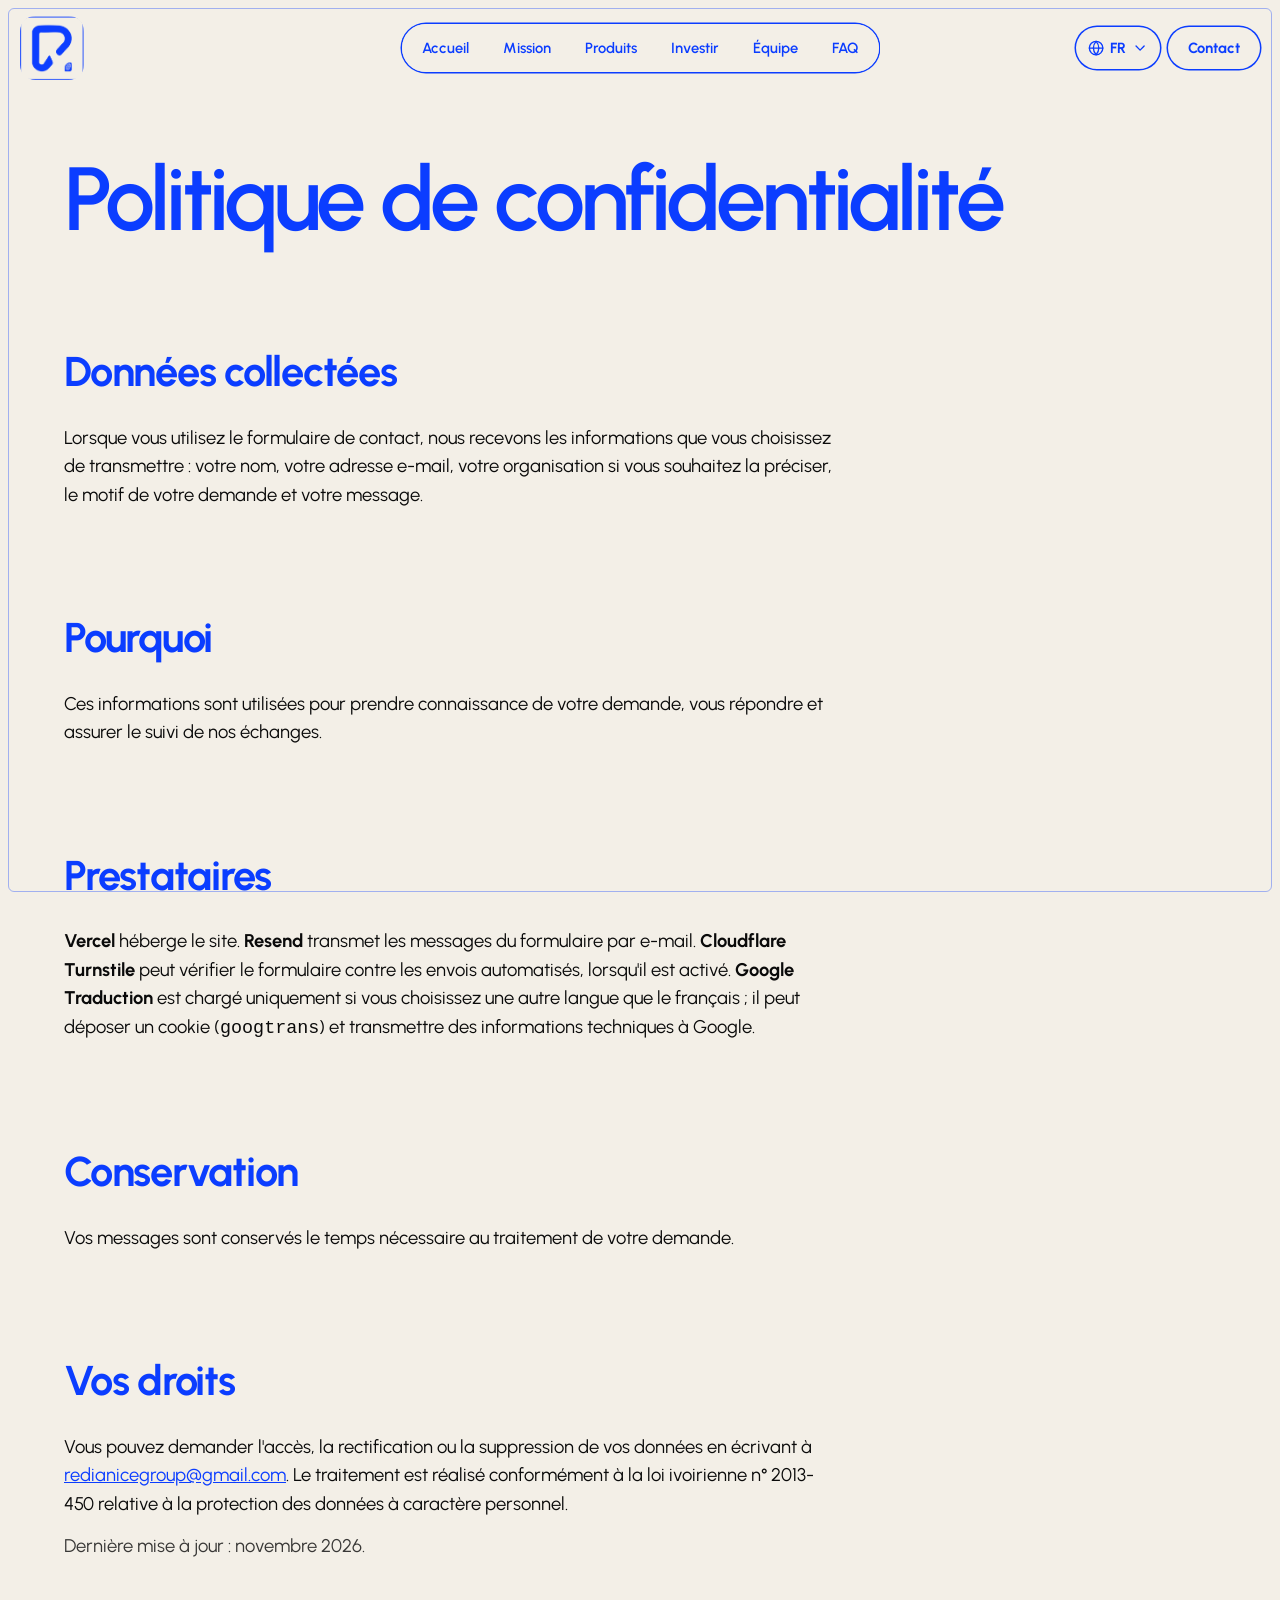
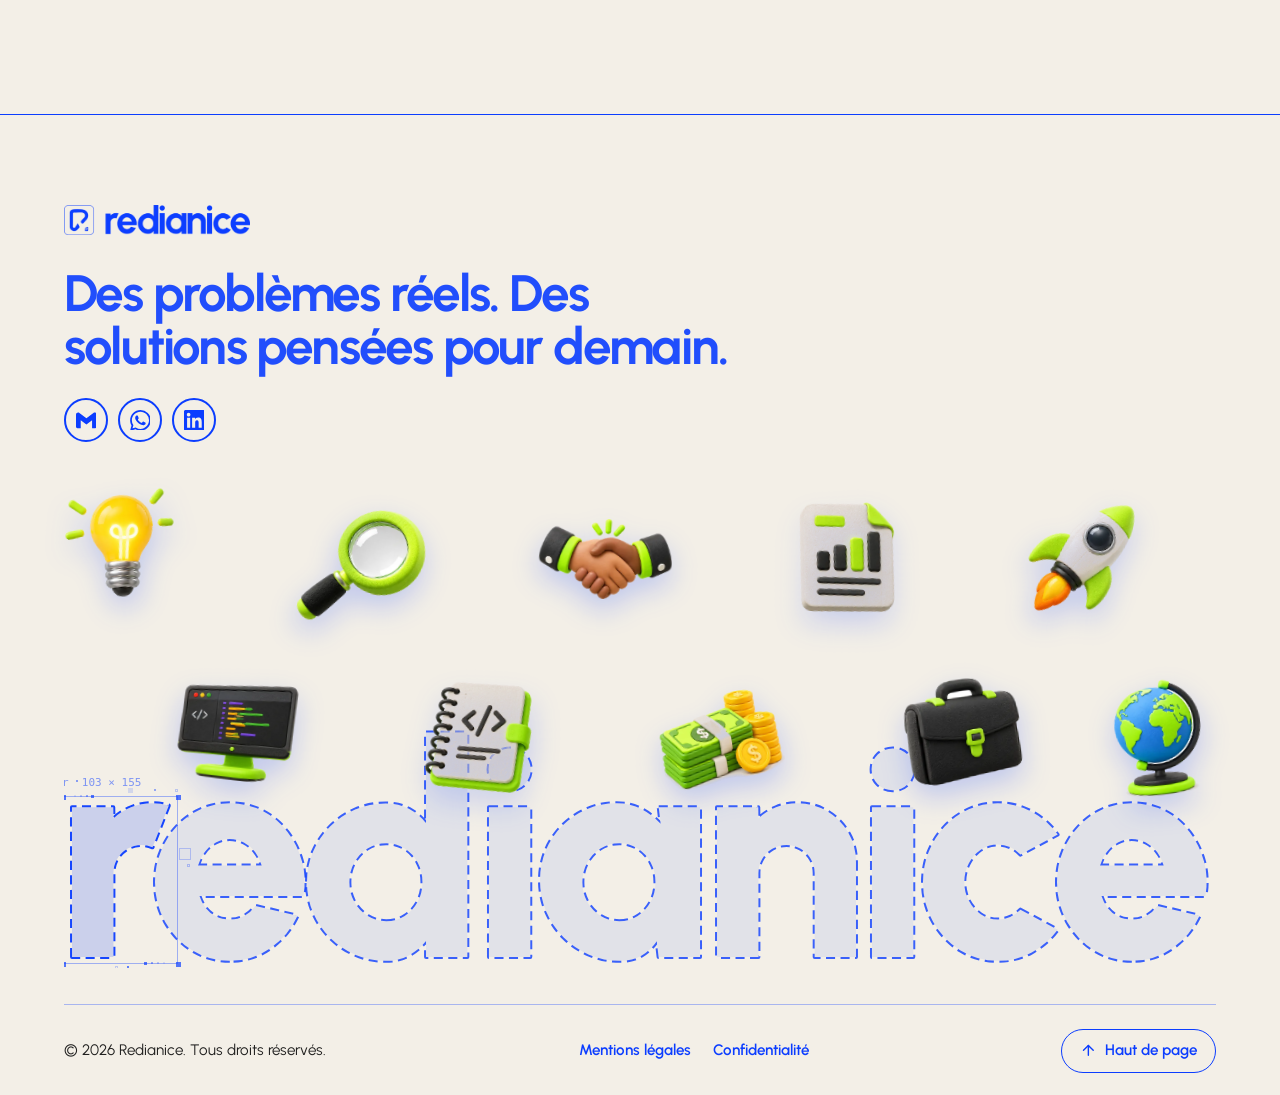
==== confidentialite/index.html @ 5a856efc "v23" ====
<!doctype html>
<html lang="fr">
<head>
<meta charset="utf-8">
<meta name="viewport" content="width=device-width,initial-scale=1,viewport-fit=cover">
<title>Politique de confidentialité | Redianice</title>
<meta name="description" content="Données collectées par le site de Redianice, finalités, prestataires et droits des visiteurs.">
<link rel="canonical" href="https://redianice.vercel.app/confidentialite/">
<meta name="robots" content="index,follow,max-image-preview:large,max-snippet:-1,max-video-preview:-1">
<meta name="author" content="Redianice">
<meta name="theme-color" content="#f3efe7">
<meta property="og:site_name" content="Redianice">
<meta property="og:locale" content="fr_FR">
<meta property="og:image" content="https://redianice.vercel.app/assets/og-e-carnet.png">
<meta property="og:image:width" content="1200">
<meta property="og:image:height" content="630">
<meta property="og:image:alt" content="Mon E-Carnet : le carnet de santé numérique sous le contrôle du patient">
<meta name="twitter:card" content="summary_large_image">
<meta name="twitter:image" content="https://redianice.vercel.app/assets/og-e-carnet.png">
<meta name="twitter:image:alt" content="Mon E-Carnet : le carnet de santé numérique sous le contrôle du patient">
<link rel="icon" href="/assets/mark.png" type="image/png">
<link rel="apple-touch-icon" href="/assets/mark.png">
<link rel="sitemap" type="application/xml" href="/sitemap.xml">
<link rel="preload" href="/assets/fonts/urbanist-latin-wght-normal.woff2" as="font" type="font/woff2" crossorigin>
<link rel="stylesheet" href="/css/style.css">
<script>document.documentElement.classList.add('js')</script>
</head>
<body>
<svg width="0" height="0" style="position:absolute" aria-hidden="true" focusable="false"><defs><symbol id="i-search" viewBox="0 0 24 24"><circle cx="11" cy="11" r="8"/><path d="m21 21-4.3-4.3"/></symbol><symbol id="i-pencil" viewBox="0 0 24 24"><path d="M21.174 6.812a1 1 0 0 0-3.986-3.987L3.842 16.174a2 2 0 0 0-.5.83l-1.321 4.352a.5.5 0 0 0 .623.622l4.353-1.32a2 2 0 0 0 .83-.497z"/><path d="m15 5 4 4"/></symbol><symbol id="i-flask-conical" viewBox="0 0 24 24"><path d="M10 2v7.527a2 2 0 0 1-.211.896L4.72 20.55a1 1 0 0 0 .9 1.45h12.76a1 1 0 0 0 .9-1.45l-5.069-10.127A2 2 0 0 1 14 9.527V2"/><path d="M8.5 2h7"/><path d="M7 16h10"/></symbol><symbol id="i-rocket" viewBox="0 0 24 24"><path d="M4.5 16.5c-1.5 1.26-2 5-2 5s3.74-.5 5-2c.71-.84.7-2.13-.09-2.91a2.18 2.18 0 0 0-2.91-.09z"/><path d="m12 15-3-3a22 22 0 0 1 2-3.95A12.88 12.88 0 0 1 22 2c0 2.72-.78 7.5-6 11a22.35 22.35 0 0 1-4 2z"/><path d="M9 12H4s.55-3.03 2-4c1.62-1.08 5 0 5 0"/><path d="M12 15v5s3.03-.55 4-2c1.08-1.62 0-5 0-5"/></symbol><symbol id="i-building-2" viewBox="0 0 24 24"><path d="M6 22V4a2 2 0 0 1 2-2h8a2 2 0 0 1 2 2v18Z"/><path d="M6 12H4a2 2 0 0 0-2 2v6a2 2 0 0 0 2 2h2"/><path d="M18 9h2a2 2 0 0 1 2 2v9a2 2 0 0 1-2 2h-2"/><path d="M10 6h4"/><path d="M10 10h4"/><path d="M10 14h4"/><path d="M10 18h4"/></symbol><symbol id="i-trending-up" viewBox="0 0 24 24"><polyline points="22 7 13.5 15.5 8.5 10.5 2 17"/><polyline points="16 7 22 7 22 13"/></symbol><symbol id="i-shield-check" viewBox="0 0 24 24"><path d="M20 13c0 5-3.5 7.5-7.66 8.95a1 1 0 0 1-.67-.01C7.5 20.5 4 18 4 13V6a1 1 0 0 1 1-1c2 0 4.5-1.2 6.24-2.72a1.17 1.17 0 0 1 1.52 0C14.51 3.81 17 5 19 5a1 1 0 0 1 1 1z"/><path d="m9 12 2 2 4-4"/></symbol><symbol id="i-users" viewBox="0 0 24 24"><path d="M16 21v-2a4 4 0 0 0-4-4H6a4 4 0 0 0-4 4v2"/><circle cx="9" cy="7" r="4"/><path d="M22 21v-2a4 4 0 0 0-3-3.87"/><path d="M16 3.13a4 4 0 0 1 0 7.75"/></symbol><symbol id="i-scale" viewBox="0 0 24 24"><path d="m16 16 3-8 3 8c-.87.65-1.92 1-3 1s-2.13-.35-3-1Z"/><path d="m2 16 3-8 3 8c-.87.65-1.92 1-3 1s-2.13-.35-3-1Z"/><path d="M7 21h10"/><path d="M12 3v18"/><path d="M3 7h2c2 0 5-1 7-2 2 1 5 2 7 2h2"/></symbol><symbol id="i-code-xml" viewBox="0 0 24 24"><path d="m18 16 4-4-4-4"/><path d="m6 8-4 4 4 4"/><path d="m14.5 4-5 16"/></symbol><symbol id="i-palette" viewBox="0 0 24 24"><circle cx="13.5" cy="6.5" r=".5" fill="currentColor"/><circle cx="17.5" cy="10.5" r=".5" fill="currentColor"/><circle cx="8.5" cy="7.5" r=".5" fill="currentColor"/><circle cx="6.5" cy="12.5" r=".5" fill="currentColor"/><path d="M12 2C6.5 2 2 6.5 2 12s4.5 10 10 10c.926 0 1.648-.746 1.648-1.688 0-.437-.18-.835-.437-1.125-.29-.289-.438-.652-.438-1.125a1.64 1.64 0 0 1 1.668-1.668h1.996c3.051 0 5.555-2.503 5.555-5.554C21.965 6.012 17.461 2 12 2z"/></symbol><symbol id="i-sparkles" viewBox="0 0 24 24"><path d="M9.937 15.5A2 2 0 0 0 8.5 14.063l-6.135-1.582a.5.5 0 0 1 0-.962L8.5 9.936A2 2 0 0 0 9.937 8.5l1.582-6.135a.5.5 0 0 1 .963 0L14.063 8.5A2 2 0 0 0 15.5 9.937l6.135 1.581a.5.5 0 0 1 0 .964L15.5 14.063a2 2 0 0 0-1.437 1.437l-1.582 6.135a.5.5 0 0 1-.963 0z"/><path d="M20 3v4"/><path d="M22 5h-4"/><path d="M4 17v2"/><path d="M5 18H3"/></symbol><symbol id="i-lightbulb" viewBox="0 0 24 24"><path d="M15 14c.2-1 .7-1.7 1.5-2.5 1-.9 1.5-2.2 1.5-3.5A6 6 0 0 0 6 8c0 1 .2 2.2 1.5 3.5.7.7 1.3 1.5 1.5 2.5"/><path d="M9 18h6"/><path d="M10 22h4"/></symbol><symbol id="i-layout-grid" viewBox="0 0 24 24"><rect width="7" height="7" x="3" y="3" rx="1"/><rect width="7" height="7" x="14" y="3" rx="1"/><rect width="7" height="7" x="14" y="14" rx="1"/><rect width="7" height="7" x="3" y="14" rx="1"/></symbol><symbol id="i-arrow-right" viewBox="0 0 24 24"><path d="M5 12h14"/><path d="m12 5 7 7-7 7"/></symbol><symbol id="i-arrow-up-right" viewBox="0 0 24 24"><path d="M7 7h10v10"/><path d="M7 17 17 7"/></symbol><symbol id="i-chevron-left" viewBox="0 0 24 24"><path d="m15 18-6-6 6-6"/></symbol><symbol id="i-chevron-right" viewBox="0 0 24 24"><path d="m9 18 6-6-6-6"/></symbol><symbol id="i-mail" viewBox="0 0 24 24"><rect width="20" height="16" x="2" y="4" rx="2"/><path d="m22 7-8.97 5.7a1.94 1.94 0 0 1-2.06 0L2 7"/></symbol><symbol id="i-facebook" viewBox="0 0 24 24"><path d="M18 2h-3a5 5 0 0 0-5 5v3H7v4h3v8h4v-8h3l1-4h-4V7a1 1 0 0 1 1-1h3z"/></symbol><symbol id="i-heart-pulse" viewBox="0 0 24 24"><path d="M19 14c1.49-1.46 3-3.21 3-5.5A5.5 5.5 0 0 0 16.5 3c-1.76 0-3 .5-4.5 2-1.5-1.5-2.74-2-4.5-2A5.5 5.5 0 0 0 2 8.5c0 2.3 1.5 4.05 3 5.5l7 7Z"/><path d="M3.22 12H9.5l.5-1 2 4.5 2-7 1.5 3.5h5.27"/></symbol><symbol id="i-qr-code" viewBox="0 0 24 24"><rect width="5" height="5" x="3" y="3" rx="1"/><rect width="5" height="5" x="16" y="3" rx="1"/><rect width="5" height="5" x="3" y="16" rx="1"/><path d="M21 16h-3a2 2 0 0 0-2 2v3"/><path d="M21 21v.01"/><path d="M12 7v3a2 2 0 0 1-2 2H7"/><path d="M3 12h.01"/><path d="M12 3h.01"/><path d="M12 16v.01"/><path d="M16 12h1"/><path d="M21 12v.01"/><path d="M12 21v-1"/></symbol><symbol id="i-file-text" viewBox="0 0 24 24"><path d="M15 2H6a2 2 0 0 0-2 2v16a2 2 0 0 0 2 2h12a2 2 0 0 0 2-2V7Z"/><path d="M14 2v4a2 2 0 0 0 2 2h4"/><path d="M10 9H8"/><path d="M16 13H8"/><path d="M16 17H8"/></symbol><symbol id="i-bell" viewBox="0 0 24 24"><path d="M10.268 21a2 2 0 0 0 3.464 0"/><path d="M3.262 15.326A1 1 0 0 0 4 17h16a1 1 0 0 0 .74-1.673C19.41 13.956 18 12.499 18 8A6 6 0 0 0 6 8c0 4.499-1.411 5.956-2.738 7.326"/></symbol><symbol id="i-smartphone" viewBox="0 0 24 24"><rect width="14" height="20" x="5" y="2" rx="2" ry="2"/><path d="M12 18h.01"/></symbol><symbol id="i-globe" viewBox="0 0 24 24"><circle cx="12" cy="12" r="10"/><path d="M12 2a14.5 14.5 0 0 0 0 20 14.5 14.5 0 0 0 0-20"/><path d="M2 12h20"/></symbol><symbol id="i-chevron-down" viewBox="0 0 24 24"><path d="m6 9 6 6 6-6"/></symbol><symbol id="i-gmail" viewBox="0 0 24 24"><path d="M24 5.457v13.909c0 .904-.732 1.636-1.636 1.636h-3.819V11.73L12 16.64l-6.545-4.91v9.273H1.636A1.636 1.636 0 0 1 0 19.366V5.457c0-2.023 2.309-3.178 3.927-1.964L5.455 4.64 12 9.548l6.545-4.91 1.528-1.145C21.69 2.28 24 3.434 24 5.457z"/></symbol><symbol id="i-whatsapp" viewBox="0 0 24 24"><path d="M17.472 14.382c-.297-.149-1.758-.867-2.03-.967-.273-.099-.471-.148-.67.15-.197.297-.767.966-.94 1.164-.173.199-.347.223-.644.075-.297-.15-1.255-.463-2.39-1.475-.883-.788-1.48-1.761-1.653-2.059-.173-.297-.018-.458.13-.606.134-.133.298-.347.446-.52.149-.174.198-.298.298-.497.099-.198.05-.371-.025-.52-.075-.149-.669-1.612-.916-2.207-.242-.579-.487-.5-.669-.51-.173-.008-.371-.01-.57-.01-.198 0-.52.074-.792.372-.272.297-1.04 1.016-1.04 2.479 0 1.462 1.065 2.875 1.213 3.074.149.198 2.096 3.2 5.077 4.487.709.306 1.262.489 1.694.625.712.227 1.36.195 1.871.118.571-.085 1.758-.719 2.006-1.413.248-.694.248-1.289.173-1.413-.074-.124-.272-.198-.57-.347m-5.421 7.403h-.004a9.87 9.87 0 0 1-5.031-1.378l-.361-.214-3.741.982.998-3.648-.235-.374a9.86 9.86 0 0 1-1.51-5.26c.001-5.45 4.436-9.884 9.888-9.884 2.64 0 5.122 1.03 6.988 2.898a9.825 9.825 0 0 1 2.893 6.994c-.003 5.45-4.437 9.884-9.885 9.884m8.413-18.297A11.815 11.815 0 0 0 12.05 0C5.495 0 .16 5.335.157 11.892c0 2.096.547 4.142 1.588 5.945L.057 24l6.305-1.654a11.882 11.882 0 0 0 5.683 1.448h.005c6.554 0 11.89-5.335 11.893-11.893a11.821 11.821 0 0 0-3.48-8.413Z"/></symbol><symbol id="i-linkedin" viewBox="0 0 24 24"><path d="M20.447 20.452h-3.554v-5.569c0-1.328-.027-3.037-1.852-3.037-1.853 0-2.136 1.445-2.136 2.939v5.667H9.351V9h3.414v1.561h.046c.477-.9 1.637-1.85 3.37-1.85 3.601 0 4.267 2.37 4.267 5.455v6.286zM5.337 7.433c-1.144 0-2.063-.926-2.063-2.065 0-1.138.92-2.063 2.063-2.063 1.14 0 2.064.925 2.064 2.063 0 1.139-.925 2.065-2.064 2.065zm1.782 13.019H3.555V9h3.564v11.452zM22.225 0H1.771C.792 0 0 .774 0 1.729v20.542C0 23.227.792 24 1.771 24h20.451C23.2 24 24 23.227 24 22.271V1.729C24 .774 23.2 0 22.222 0h.003z"/></symbol><symbol id="i-arrow-up" viewBox="0 0 24 24"><path d="m5 12 7-7 7 7"/><path d="M12 19V5"/></symbol></defs></svg>
<a class="skip" href="#main">Aller au contenu</a>
<header class="nav">
  <a href="/" class="pillbar logo" aria-label="Redianice, accueil"><img class="logo__m" src="/assets/mark-fonce.png" alt="" width="145" height="145"></a>
  <nav class="nav__links" id="links" aria-label="Navigation principale"><a href="/">Accueil</a><a href="/#mission">Mission</a><a href="/#produits">Produits</a><a href="/investir/">Investir</a><a href="/#equipe">Équipe</a><a href="/#faq">FAQ</a></nav>
  <div class="nav__right">
    <div class="lang notranslate" translate="no"><button class="pillbar lang__btn" id="langBtn" type="button" aria-haspopup="true" aria-expanded="false" aria-controls="langList" aria-label="Langue du site"><svg class="ic" aria-hidden="true"><use href="#i-globe"/></svg><span class="lang__cur">FR</span><svg class="ic" aria-hidden="true"><use href="#i-chevron-down"/></svg></button><ul class="lang__list" id="langList" hidden><li><button type="button" data-lang="fr" lang="fr" aria-current="true">Français<small>FR</small></button></li><li><button type="button" data-lang="en" lang="en" aria-current="false">English<small>EN</small></button></li><li><button type="button" data-lang="ar" lang="ar" aria-current="false">العربية<small>AR</small></button></li><li><button type="button" data-lang="zh-CN" lang="zh" aria-current="false">中文<small>ZH</small></button></li><li><button type="button" data-lang="pt" lang="pt" aria-current="false">Português<small>PT</small></button></li></ul></div>
    <a class="pillbar nav-contact" href="/#contact">Contact</a>
  </div>
  <button class="mbtn" id="menuBtn" type="button" aria-expanded="false" aria-controls="menuPanel" aria-label="Menu"><span class="mbtn__slide"><span class="mbtn__state mbtn__state--a"><span class="mbtn__roll"><span>Menu</span><span>Menu</span></span></span><span class="mbtn__state mbtn__state--b"><span class="mbtn__roll"><span>Fermer</span><span>Fermer</span></span></span></span></button>
  <div class="mpanel" id="menuPanel" inert><nav aria-label="Navigation mobile"><div class="mrow"><div class="mitem"><span class="marrow"><svg class="ic" aria-hidden="true"><use href="#i-arrow-right"/></svg></span><a class="mlink" href="/">Accueil</a></div></div><div class="mrow"><div class="mitem"><span class="marrow"><svg class="ic" aria-hidden="true"><use href="#i-arrow-right"/></svg></span><a class="mlink" href="/#mission">Mission</a></div></div><div class="mrow"><div class="mitem"><span class="marrow"><svg class="ic" aria-hidden="true"><use href="#i-arrow-right"/></svg></span><a class="mlink" href="/#produits">Nos produits</a></div></div><div class="mrow"><div class="mitem"><span class="marrow"><svg class="ic" aria-hidden="true"><use href="#i-arrow-right"/></svg></span><a class="mlink" href="/#investir">Investir</a></div></div><div class="mrow"><div class="mitem"><span class="marrow"><svg class="ic" aria-hidden="true"><use href="#i-arrow-right"/></svg></span><a class="mlink" href="/#equipe">Équipe</a></div></div><div class="mrow"><div class="mitem"><span class="marrow"><svg class="ic" aria-hidden="true"><use href="#i-arrow-right"/></svg></span><a class="mlink" href="/#faq">FAQ</a></div></div><div class="mrow"><div class="mitem"><span class="marrow"><svg class="ic" aria-hidden="true"><use href="#i-arrow-right"/></svg></span><a class="mlink" href="/#contact">Contact</a></div></div></nav><div class="mfoot"><div class="mlang notranslate" translate="no" role="group" aria-label="Langue du site"><button type="button" data-lang="fr" lang="fr" aria-label="Français" title="Français" aria-current="true">FR</button><button type="button" data-lang="en" lang="en" aria-label="English" title="English" aria-current="false">EN</button><button type="button" data-lang="ar" lang="ar" aria-label="العربية" title="العربية" aria-current="false">AR</button><button type="button" data-lang="zh-CN" lang="zh" aria-label="中文" title="中文" aria-current="false">ZH</button><button type="button" data-lang="pt" lang="pt" aria-label="Português" title="Português" aria-current="false">PT</button></div><div class="msocial"><a href="mailto:redianicegroup@gmail.com"><svg class="ic" aria-hidden="true"><use href="#i-mail"/></svg>redianicegroup@gmail.com</a></div></div></div>
</header>

<main id="main">
<section class="sec doc">
<h1>Politique de confidentialité</h1>
<!-- À valider par le juriste : durée de conservation, base légale, cadre ARTCI -->
<h2>Données collectées</h2>
<p>Lorsque vous utilisez le formulaire de contact, nous recevons les informations que vous choisissez de transmettre : votre nom, votre adresse e-mail, votre organisation si vous souhaitez la préciser, le motif de votre demande et votre message.</p>
<h2>Pourquoi</h2>
<p>Ces informations sont utilisées pour prendre connaissance de votre demande, vous répondre et assurer le suivi de nos échanges.</p>
<h2>Prestataires</h2>
<p><b>Vercel</b> héberge le site. <b>Resend</b> transmet les messages du formulaire par e-mail. <b>Cloudflare Turnstile</b> peut vérifier le formulaire contre les envois automatisés, lorsqu'il est activé. <b>Google Traduction</b> est chargé uniquement si vous choisissez une autre langue que le français ; il peut déposer un cookie (<code>googtrans</code>) et transmettre des informations techniques à Google.</p>
<h2>Conservation</h2>
<p>Vos messages sont conservés le temps nécessaire au traitement de votre demande.</p>
<h2>Vos droits</h2>
<p>Vous pouvez demander l'accès, la rectification ou la suppression de vos données en écrivant à <a href="mailto:redianicegroup@gmail.com">redianicegroup@gmail.com</a>. Le traitement est réalisé conformément à la loi ivoirienne n° 2013-450 relative à la protection des données à caractère personnel.</p>
<p class="doc__note">Dernière mise à jour : novembre 2026.</p>
</section>
</main>

<footer class="foot">
  <div class="foot__main">
    <div class="foot__brand">
      <a class="foot__logo" href="/" aria-label="Redianice, accueil"><img src="/assets/logo-fonce.png" alt="Redianice" width="900" height="145" loading="lazy"></a>
      <p class="foot__tag">Des problèmes réels. Des solutions pensées pour demain.</p>
      <div class="foot__social"><a class="pill pill--ghost pill--icon" href="mailto:redianicegroup@gmail.com" aria-label="Gmail"><svg class="ic ic--fill" aria-hidden="true"><use href="#i-gmail"/></svg></a><a class="pill pill--ghost pill--icon" href="https://wa.me/2250566191444" target="_blank" rel="noopener noreferrer" aria-label="WhatsApp"><svg class="ic ic--fill" aria-hidden="true"><use href="#i-whatsapp"/></svg></a><a class="pill pill--ghost pill--icon" href="https://www.linkedin.com/company/redianice" target="_blank" rel="noopener noreferrer" aria-label="LinkedIn"><svg class="ic ic--fill" aria-hidden="true"><use href="#i-linkedin"/></svg></a></div>
    </div>
  </div>
  <div class="foot__stage" data-foot-fx data-text="redianice" aria-hidden="true">
    <canvas class="foot__wm"></canvas>
    <div class="foot__objs"></div>
  </div>
  <div class="foot__bar">
    <p>© <span id="y">2026</span> <span translate="no">Redianice</span>. Tous droits réservés.</p>
    <nav class="foot__legal" aria-label="Informations légales"><a href="/mentions-legales/">Mentions légales</a><a href="/confidentialite/">Confidentialité</a></nav>
    <a class="foot__up" href="#main"><svg class="ic" aria-hidden="true"><use href="#i-arrow-up"/></svg>Haut de page</a>
  </div>
</footer>

<script src="/js/vendor/gsap.min.js"></script>
<script src="/js/vendor/ScrollTrigger.min.js"></script>
<script src="/js/vendor/lenis.min.js"></script>
<script src="/js/main.js"></script>
<script src="/js/footer-fx.js" defer></script>
</body>
</html>
---- css/style.css ----
@font-face{font-family:Urbanist;src:url(../assets/fonts/urbanist-latin-wght-normal.woff2) format("woff2");font-weight:100 900;font-display:swap}
/* Palette : --paper (blanc cassé) = tous les fonds ; --blue = titres, sous-titres, boutons, liens, icônes et traits ;
   --ink (noir) = texte courant ; titres et sous-titres en --blue (voir le bloc « Titres en bleu, texte en noir » en fin de fichier).
   Boutons et états actifs/survol : inversion des deux couleurs. Pour ajuster, modifier ces deux lignes dans :root. */
:root{--paper:#f3efe7;--blue:#0b3dff;--ink:#0a0a0a;--line:rgba(11,61,255,.32);--tint:rgba(11,61,255,.07);--pad:clamp(20px,5vw,72px);--ease:cubic-bezier(.16,1,.3,1);--spring:cubic-bezier(.175,.885,.32,1.1);--smooth:cubic-bezier(.76,0,.24,1)}
*{box-sizing:border-box;margin:0}
html{font-family:Urbanist,system-ui,sans-serif;color:var(--blue);background:var(--paper);-webkit-text-size-adjust:100%}
html.lenis,html.lenis body{height:auto}.lenis.lenis-smooth{scroll-behavior:auto!important}
body{font-size:clamp(1rem,.95rem + .25vw,1.15rem);line-height:1.55;overflow-x:hidden}
body::before{content:"";position:fixed;inset:8px;border:1px solid rgba(11,61,255,.35);border-radius:6px;pointer-events:none;z-index:30}
img{max-width:100%;height:auto;display:block}a{color:inherit}
:focus-visible{outline:3px solid var(--blue);outline-offset:3px;box-shadow:0 0 0 6px var(--paper)}
.hero :focus-visible,.sec--sky :focus-visible,.form :focus-visible,.nav :focus-visible{outline-color:var(--blue);box-shadow:0 0 0 6px var(--blue)}
.skip{position:absolute;left:-999px;top:8px;background:var(--paper);color:var(--blue);padding:8px 14px;z-index:99;border:2px solid var(--blue)}.skip:focus{left:8px}
span[translate=no]{white-space:nowrap}
.sr{position:absolute;width:1px;height:1px;overflow:hidden;clip:rect(0 0 0 0);white-space:nowrap}
.gt-el{position:absolute;left:-9999px;top:0;width:1px;height:1px;overflow:hidden}

/* ---------- Navigation ---------- */
.nav{position:fixed;top:16px;left:20px;right:20px;z-index:40;display:flex;flex-wrap:wrap;align-items:center;justify-content:space-between;gap:8px}
.pillbar{display:inline-flex;align-items:center;gap:8px;height:42px;padding:0 20px;border:0;border-radius:999px;background:var(--paper);color:var(--blue);font:700 .92rem Urbanist,sans-serif;text-decoration:none;cursor:pointer;transition:background .3s,color .3s,box-shadow .3s;box-shadow:0 0 0 1.5px var(--blue)}
/* Logo : la marque seule (assets/mark-fonce.png), sans le nom « redianice ». Taille : --logo-h */
:root{--logo-h:clamp(52px,13vw,64px)}
.logo{height:var(--logo-h);padding:0;border-radius:0;background:transparent;box-shadow:none}
.logo img{display:block;height:var(--logo-h);width:auto;border-radius:24%;background:var(--paper);transition:transform .35s var(--spring)}.logo:hover img{transform:scale(1.06)}

.nav-contact{box-shadow:0 0 0 1.5px var(--blue)}.nav-contact:hover,.nav-contact.is-active{background:var(--blue);color:var(--paper);border-color:var(--blue)}
.nav__right{display:flex;align-items:center;gap:8px}
.nav__links{display:flex;flex-wrap:wrap;gap:2px;padding:4px;border-radius:999px;background:rgba(243,239,231,0.9);-webkit-backdrop-filter:blur(14px);backdrop-filter:blur(14px);box-shadow:0 0 0 1.5px var(--blue)}
.nav__links a{padding:9px 16px;border-radius:999px;font-weight:600;font-size:.92rem;text-decoration:none;color:var(--blue);transition:background .3s,color .3s}
.nav__links a:hover{background:rgba(11,61,255,.1)}.nav__links a.is-active{background:var(--blue);color:var(--paper)}
.mbtn,.mpanel,.lang{display:none}

/* sélecteur de langue (desktop) */
.lang{position:relative}.js .lang{display:block}
.lang__btn{gap:6px;padding:0 12px;box-shadow:0 0 0 1.5px var(--blue)}.lang__btn:hover,.lang__btn[aria-expanded=true]{background:var(--blue);color:var(--paper);border-color:var(--blue)}
.lang__btn .ic{width:1.1em;height:1.1em;vertical-align:0}
.lang__list{position:absolute;right:0;top:calc(100% + 10px);min-width:176px;margin:0;padding:6px;list-style:none;background:var(--paper);color:var(--blue);border-radius:20px;box-shadow:0 24px 50px -16px rgba(11,61,255,.3),0 0 0 1.5px var(--blue);z-index:5}
.lang__list[hidden]{display:none}
.lang__list button{display:flex;align-items:center;justify-content:space-between;gap:16px;width:100%;padding:10px 14px;border:0;border-radius:14px;background:transparent;color:inherit;font:600 .95rem Urbanist,sans-serif;text-align:start;cursor:pointer}
.lang__list button:hover{background:rgba(11,61,255,.1)}
.lang__list button[aria-current=true]{background:var(--blue);color:var(--paper)}
.lang__list button small{font-weight:700;opacity:.6;font-size:.78rem}

/* ---------- Boutons ---------- */
.pill{display:inline-flex;align-items:center;justify-content:center;min-height:48px;padding:0 26px;border-radius:999px;background:var(--blue);color:var(--paper);font:700 1rem Urbanist,sans-serif;text-decoration:none;border:2px solid var(--blue);cursor:pointer;transition:transform .5s var(--ease),background .3s,color .3s,border-color .3s}
.pill:hover{transform:translateY(-3px);background:var(--paper);border-color:var(--blue);color:var(--blue)}.pill:disabled{opacity:.6;cursor:wait}
.pill--ghost{background:transparent;color:var(--blue);border-color:var(--blue)}.pill--ghost:hover{background:var(--blue);color:var(--paper);border-color:var(--blue)}
.pill--sky{background:transparent;border-color:var(--blue);color:var(--blue)}.pill--sky:hover{background:var(--blue);border-color:var(--blue);color:var(--paper)}
.hero .pill,.sec--sky .pill,.form .pill{background:var(--blue);border-color:var(--blue);color:var(--paper)}
.hero .pill:hover,.sec--sky .pill:hover,.form .pill:hover{background:var(--paper);border-color:var(--blue);color:var(--blue)}
.hero .pill--ghost,.sec--sky .pill--ghost{background:transparent;color:var(--blue)}
.hero .pill--ghost:hover,.sec--sky .pill--ghost:hover{background:var(--blue);border-color:var(--blue);color:var(--paper)}

/* ---------- Hero : fond blanc cassé ---------- */
.hero{position:sticky;top:0;z-index:0;min-height:100svh;display:flex;flex-direction:column;align-items:center;justify-content:center;padding:124px var(--pad) 56px;overflow:hidden;background:var(--paper);color:var(--blue);text-align:center}
/* Le hero reste fixe : les sections suivantes passent par-dessus, comme un rideau (PC et mobile). Si l'écran est plus court que le hero, main.js recale `top` pour que tout le texte reste lisible. */
.hero~.sec{position:relative;z-index:1}
.hero+.sec{border-radius:clamp(22px,4vw,44px) clamp(22px,4vw,44px) 0 0;box-shadow:0 -18px 40px -24px rgba(11,61,255,0.25);border-top:1.5px solid var(--blue)}
.hero__body{position:relative;z-index:2;max-width:1060px}
h1{font-size:clamp(2.5rem,7vw,5.6rem);line-height:1;font-weight:600;letter-spacing:-.045em;color:var(--blue);text-wrap:balance}
h1 .w{display:inline-block;overflow:hidden;vertical-align:top;padding-bottom:.12em}h1 .w>span{display:inline-block}
.hero__lead{max-width:34em;margin:22px auto 0;font-size:clamp(1.05rem,1rem + .5vw,1.35rem);line-height:1.4;color:var(--blue)}
.hero__cta{display:flex;flex-wrap:wrap;gap:10px;justify-content:center;margin-top:28px}

/* ---------- Sections : blanc cassé ---------- */
.sec{position:relative;padding:clamp(72px,12vw,160px) var(--pad);background:var(--paper);color:var(--blue)}
.sec+.sec{border-top:1px solid var(--line)}
.statement{font-size:clamp(1.7rem,4.6vw,4rem);line-height:1.12;font-weight:600;letter-spacing:-.03em;max-width:21em;margin-left:auto;color:var(--blue)}
.statement--lead{margin-left:0}
.statement .sw{opacity:.3}
.statement--lead{margin:22px 0 0}.contact .statement--lead{margin:22px 0 26px}
@media(min-width:760px){.contact .statement--lead{font-size:clamp(1.7rem,3.2vw,2.8rem)}}
.h2{font-weight:600;letter-spacing:-.02em;line-height:1.15}
.h2--big{font-size:clamp(2rem,6vw,5rem);font-weight:700;letter-spacing:-.04em;line-height:1;max-width:14em;text-wrap:balance}
.lead-in{max-width:34em;margin-top:22px;font-size:1.15rem;color:var(--blue)}

.flow{list-style:none;padding:0;display:grid;margin:clamp(40px,7vw,90px) 0 32px}
.flow li{padding:26px 22px;border:1px solid var(--line);margin-top:-1px;color:var(--blue)}
.flow b{display:block;font-size:clamp(1.5rem,2.6vw,2.2rem);font-weight:800;letter-spacing:-.03em;color:var(--blue);margin-bottom:6px}
.flow li.is-now{background:var(--tint);border-color:var(--blue)}.flow .status{display:block;margin-top:14px}
.deals{margin-top:clamp(36px,6vw,80px)}
.deal{position:relative;display:grid;gap:20px;align-items:center;padding:34px 22px;border:1px solid var(--line);margin-top:-1px}
.deal::before,.deal::after{content:"+";position:absolute;left:6px;font-size:.9rem;color:var(--blue)}.deal::before{top:3px}.deal::after{bottom:3px}
.deal h3{font-size:clamp(1.3rem,2.4vw,1.9rem);font-weight:700;margin-bottom:6px}.deal p{max-width:36em;color:var(--blue)}
.status{display:inline-block;font-weight:700;font-size:.95rem;padding:7px 16px;border-radius:999px;background:transparent;color:var(--blue);width:fit-content;border:1.5px solid var(--blue)}
.uses__h{margin:clamp(36px,6vw,72px) 0 14px;font-size:clamp(1.3rem,2.4vw,1.9rem);font-weight:700}
.uses{list-style:none;padding:0;border-top:1px solid var(--line)}.uses li{padding:16px 0;border-bottom:1px solid var(--line);font-weight:600}

/* ---------- Équipe ---------- */
.team{margin-top:clamp(40px,7vw,90px);display:grid;gap:14px}
.card{--cbg:var(--paper);position:relative;min-height:440px;border-radius:26px;overflow:hidden;padding:22px;background:var(--paper);color:var(--blue);border:1.5px solid var(--blue);display:flex;flex-direction:column;justify-content:space-between;cursor:pointer}
.card:nth-child(2){--cbg:var(--paper)}.card:nth-child(3){--cbg:var(--paper)}.card:nth-child(4){--cbg:var(--paper)}
.card__idx{font-size:.9rem;font-weight:600;color:var(--blue);background:rgba(243,239,231,.92);border:1.5px solid var(--blue)}
.card__body,.card__idx{transition:opacity .45s,transform .6s var(--ease)}
.card h3{font-size:clamp(1.6rem,2.4vw,2.2rem);font-weight:700;letter-spacing:-.03em;line-height:1.02}
.card__name{margin:0;color:inherit}
.card a{display:inline-block;margin-top:12px;font-weight:700;text-underline-offset:3px;color:var(--blue)}

/* ---------- FAQ ---------- */
.faq{margin-top:clamp(36px,6vw,80px);border-top:1px solid var(--line)}
.faq details{border-bottom:1px solid var(--line)}
.faq summary{display:flex;align-items:center;justify-content:space-between;gap:20px;padding:22px 0;cursor:pointer;list-style:none;font-weight:700;font-size:clamp(1.1rem,2.2vw,1.55rem);letter-spacing:-.02em;line-height:1.2}
.faq summary::-webkit-details-marker{display:none}
.faq__q{flex:1;min-width:0}
.faq summary::after{content:"+";flex:none;display:grid;place-items:center;width:36px;height:36px;border:1.5px solid var(--blue);border-radius:50%;font-size:1.4rem;font-weight:500;line-height:1;transition:transform .4s var(--ease),background .3s,color .3s}
.faq summary:hover::after{background:var(--blue);color:var(--paper);border-color:var(--blue)}
.faq details[open] summary::after{content:"\2212";transform:rotate(180deg);background:var(--blue);color:var(--paper);border-color:var(--blue)}
.faq p{padding:0 0 26px;max-width:46em;color:var(--blue)}

/* ---------- Contact ---------- */

.contact{display:grid;gap:44px}
.contact__lead{margin:22px 0 26px;max-width:28em;font-size:1.15rem;color:var(--blue)}
.mail{display:block;margin-bottom:16px;font-size:clamp(1.2rem,3vw,2rem);font-weight:700;letter-spacing:-.02em;word-break:break-all}
.form{display:grid;gap:14px;background:var(--paper);color:var(--blue);padding:clamp(20px,3vw,34px);border-radius:26px;border:1.5px solid var(--blue)}
.form__row{display:grid;gap:14px}
.form label{display:grid;gap:6px;font-weight:700;font-size:.9rem}
.form input,.form textarea,.form select{font:500 1rem Urbanist,sans-serif;padding:13px 16px;border:1.5px solid rgba(11,61,255,.55);border-radius:14px;background:transparent;color:var(--blue);width:100%}
.form input:focus,.form textarea:focus,.form select:focus{outline:3px solid var(--blue);border-color:var(--blue)}
.form textarea{resize:vertical;min-height:130px}
.hp{position:absolute!important;left:-9999px}
.form__note{font-size:.82rem;opacity:.75}.form__status{font-weight:700;min-height:1.4em}

/* ---------- Page détail produit ---------- */
.sec--sky{background:var(--paper);color:var(--blue)}
.doc-hero{padding-top:130px}
.crumbs{display:flex;flex-wrap:wrap;gap:6px;margin-bottom:26px;font-weight:600;font-size:.95rem;list-style:none;padding:0}
.crumbs a{text-underline-offset:3px}.crumbs li+li::before{content:"/";margin-right:6px;opacity:.5}
.doc__hero{display:grid;gap:28px;align-items:center}
.cs-hero{display:grid;gap:14px;justify-items:start}
.cs-hero__logo{width:clamp(92px,18vw,140px);height:auto;border-radius:26%;box-shadow:0 30px 60px -36px rgba(11,61,255,0.35)}
.cs-hero h1{margin:0}.cs-hero .doc__lead{margin:6px 0 10px}
.doc__hero img{width:min(240px,60vw);border-radius:28px;box-shadow:0 30px 60px -36px rgba(11,61,255,0.35)}
.doc__lead{font-size:clamp(1.2rem,1rem + 1vw,1.8rem);max-width:28em;margin:18px 0}
.sec--sky .status{background:transparent;color:var(--blue);border:1.5px solid var(--blue)}
.doc h2{font-size:clamp(1.6rem,3.4vw,2.6rem);font-weight:700;letter-spacing:-.03em;margin:clamp(48px,8vw,96px) 0 20px}
.doc h2:first-child{margin-top:0}
.doc h2.uses__h{margin:clamp(36px,6vw,72px) 0 14px;font-size:clamp(1.3rem,2.4vw,1.9rem);font-weight:700;letter-spacing:normal}
.doc>h2.uses__h:first-child{margin-top:0}
.doc .uses{max-width:46em}.doc .uses li b{color:var(--blue)}
.doc p+p{margin-top:14px}
.doc p{max-width:42em;color:var(--blue)}.doc .rows{margin-top:20px}
.rows{list-style:none;padding:0;border-top:1px solid var(--line)}
.rows li{display:grid;gap:4px;padding:22px 0;border-bottom:1px solid var(--line)}.rows h3{font-size:clamp(1.2rem,2.2vw,1.6rem);font-weight:700}.rows p{color:var(--blue)}
.steps{list-style:none;padding:0;display:grid;gap:12px;margin-top:20px}
.steps li{padding:22px;border-radius:22px;background:var(--paper);border:1px solid rgba(11,61,255,.32);color:var(--blue)}.steps b{display:block;font-size:1.2rem;margin-bottom:4px;color:var(--blue)}
.doc__cta{margin-top:48px;display:flex;flex-wrap:wrap;gap:10px}
.doc__note{margin-top:14px;opacity:.8}
/* Page produit : captures de l'application (défilement horizontal natif) */
.shots__h{margin:clamp(28px,4vw,44px) 0 6px;font-size:clamp(1.2rem,2.2vw,1.6rem);font-weight:700}
.doc .shots__note{margin-bottom:6px}
.shots{display:flex;gap:16px;overflow-x:auto;scroll-snap-type:x mandatory;overscroll-behavior-x:contain;margin:14px calc(-1*var(--pad)) 0;padding:4px var(--pad) 22px;scroll-padding-inline:var(--pad);scrollbar-width:thin;scrollbar-color:var(--blue) transparent}
.shot{flex:0 0 auto;scroll-snap-align:start;display:flex;flex-direction:column;gap:12px}
.shot img{height:clamp(340px,52vw,520px);width:auto;max-width:none;border-radius:22px;border:1px solid rgba(11,61,255,.32);background:var(--paper)}
.shot figcaption{width:0;min-width:100%;font-size:.95rem;line-height:1.4;color:var(--blue)}
.shot figcaption b{display:block;color:var(--blue);font-size:1.05rem}
.shot figcaption small{display:block;margin-top:4px;opacity:.8}

/* ---------- Nos produits : défilement horizontal piloté par le scroll ---------- */
.phead{display:flex;flex-wrap:wrap;align-items:end;justify-content:space-between;gap:20px}.phead .h2--big{font-size:clamp(1.9rem,5vw,4rem);max-width:13em}
/* .pbleed = débord pleine largeur (non épinglé) ; .pstage = bloc épinglé par GSAP, sans marge négative */
.pbleed{margin:clamp(28px,5vw,56px) calc(-1*var(--pad)) 0}
.pstage{width:100%}
.pstage.is-fit .pmeta{display:none}
.pscroll{display:flex;gap:16px;overflow-x:auto;scroll-snap-type:x mandatory;overscroll-behavior-x:contain;padding:4px var(--pad) 22px;scroll-padding-inline:var(--pad);scrollbar-width:thin;scrollbar-color:var(--blue) transparent}
.pmeta{display:flex;align-items:center;gap:20px;padding:0 var(--pad)}
.pbar{flex:1;height:3px;border-radius:3px;background:var(--line);overflow:hidden}
.pbar i{display:block;height:100%;background:var(--paper);transform:scaleX(0);transform-origin:left}
.pnav{display:flex;gap:8px}.pnav button{display:grid;place-items:center;width:48px;height:48px;border-radius:50%;border:2px solid var(--blue);background:transparent;color:var(--blue);cursor:pointer;transition:background .3s,color .3s,opacity .3s}
.pnav button:hover:not(:disabled){background:var(--blue);color:var(--paper);border-color:var(--blue)}.pnav button:disabled{opacity:.35;cursor:default}.pnav .ic{width:22px;height:22px;vertical-align:0}
/* mode scroll : la piste ne défile plus d'elle-même, elle suit le scroll de la page */
.pstage.is-scrub{overflow:hidden}
.pstage.is-scrub .pscroll{overflow:visible;width:max-content;scroll-snap-type:none;will-change:transform}
.pcard{flex:0 0 min(86vw,520px);scroll-snap-align:start;display:flex;flex-direction:column;align-items:flex-start;gap:14px;padding:clamp(22px,3vw,34px);border-radius:28px;background:var(--paper);border:1.5px solid var(--blue);color:var(--blue)}
.pcard img{width:112px;height:112px;border-radius:26px;box-shadow:0 20px 40px -26px rgba(11,61,255,0.4)}
.pcard h3{font-size:clamp(1.6rem,3vw,2.3rem);font-weight:700;letter-spacing:-.03em;line-height:1}.pcard p{max-width:30em;color:var(--blue)}.pcard .pill{margin-top:auto}
.pcard--soon{background:transparent;border:2px dashed rgba(11,61,255,.55);justify-content:center}.pcard--soon .ic{width:40px;height:40px;color:var(--blue)}

@media(min-width:760px){
  .flow{grid-template-columns:repeat(4,1fr)}.flow li{margin-left:-1px}
  .deal{grid-template-columns:1fr auto;padding:40px 44px}
  .team{grid-template-columns:repeat(4,1fr)}.card{min-height:520px;border:1.5px solid var(--blue)}
  .contact{grid-template-columns:1fr 1.1fr;align-items:start}.form__row{grid-template-columns:1fr 1fr}
  .doc__hero{grid-template-columns:auto 1fr}.steps{grid-template-columns:repeat(2,1fr)}.rows li{grid-template-columns:1fr 2fr;gap:24px}
}
@media(prefers-reduced-motion:reduce){*{transition:none!important;animation:none!important}.statement .sw{opacity:1}}
@media(min-width:900px){.nav{display:grid;grid-template-columns:1fr auto 1fr}.nav__right{justify-self:end}.logo{justify-self:start}}
@media(min-width:900px) and (max-width:1099px){.nav__links a{padding:9px 11px;font-size:.88rem}}
@media(max-width:899px){
.js .nav__links,.js .nav__right{display:none}.js .mbtn{display:block}.js .mpanel{display:flex}
.mbtn{position:absolute;z-index:3;top:calc((var(--logo-h) - 42px) / 2);right:0;width:104px;height:42px;padding:0;border:0;border-radius:999px;overflow:hidden;background:transparent;cursor:pointer}
.mbtn__slide,.mbtn__state,.mbtn__roll{display:block}
.mbtn__slide{height:200%;transition:transform .6s var(--spring)}.mbtn[aria-expanded=true] .mbtn__slide{transform:translateY(-50%)}
.mbtn__state{height:50%;overflow:hidden}.mbtn__roll{height:200%;transition:transform .4s var(--ease)}.mbtn:hover .mbtn__roll{transform:translateY(-50%)}
.mbtn__roll span{display:flex;height:50%;align-items:center;justify-content:center;font:700 .95rem Urbanist,sans-serif}
.mbtn__state--a span{background:var(--paper);color:var(--blue)}.mbtn__state--b span{background:var(--blue);color:var(--paper)}
.mpanel{position:absolute;z-index:2;top:0;right:0;width:104px;height:42px;border-radius:21px;overflow:hidden;background:var(--paper);flex-direction:column;padding:0 0 0 28px;transition:width .6s var(--spring),height .6s var(--spring),border-radius .6s var(--spring),box-shadow .6s}
.mpanel.is-open{width:calc(100vw - 40px);height:min(88svh,640px);padding-top:64px;padding-bottom:22px;overflow-x:hidden;overflow-y:auto;border-radius:26px;box-shadow:0 30px 60px -20px rgba(11,61,255,.35),0 0 0 1.5px var(--blue)}
.mpanel>nav{margin-top:auto}
.mrow{perspective:120px;perspective-origin:bottom;margin-bottom:-4px}
.mitem{display:flex;align-items:center;gap:0;opacity:0;transform:rotateX(90deg) translateY(40px);transform-origin:bottom;transition:transform .3s var(--smooth),opacity .3s}
.mpanel.is-visible .mitem{opacity:1;transform:none;transition:transform .6s var(--spring),opacity .5s}
.mlink{color:var(--blue);text-decoration:none;font-size:clamp(1.9rem,9vw,2.7rem);font-weight:700;letter-spacing:-.03em;line-height:1.2}.mlink:hover,.mlink.is-active{color:var(--blue);text-decoration:underline;text-decoration-thickness:3px;text-underline-offset:.14em}
.marrow{width:0;height:28px;overflow:hidden;color:var(--blue);transition:width .4s var(--spring)}.mitem:hover .marrow,.mitem:focus-within .marrow,.mlink.is-active~.marrow{width:44px}
.mfoot{display:grid;gap:16px;margin:22px 20px auto 0;justify-items:start}
.mfoot>*{opacity:0;transform:translateY(20px);transition:transform .3s var(--smooth),opacity .3s}
.mpanel.is-visible .mfoot>*{opacity:1;transform:none;transition:transform .5s var(--spring),opacity .5s}
.mlang{position:relative}
.mlang select{appearance:none;-webkit-appearance:none;min-width:170px;height:44px;padding:0 42px 0 18px;border-radius:999px;border:1.5px solid rgba(11,61,255,.55);color:var(--blue);font:700 .95rem Urbanist,sans-serif;cursor:pointer;background:transparent url("data:image/svg+xml,%3Csvg xmlns='http://www.w3.org/2000/svg' viewBox='0 0 24 24' fill='none' stroke='%230b3dff' stroke-width='2.4' stroke-linecap='round' stroke-linejoin='round'%3E%3Cpath d='m6 9 6 6 6-6'/%3E%3C/svg%3E") no-repeat right 14px center/18px}
.mlang select option{color:var(--blue);background:var(--paper)}
.msocial{display:flex;align-items:center;gap:12px;flex-wrap:wrap}
.mfb{display:grid;place-items:center;width:44px;height:44px;border-radius:50%;border:1.5px solid rgba(11,61,255,.55);color:var(--blue)}.mfb:hover{background:var(--blue);color:var(--paper);border-color:var(--blue)}
.mfb .ic{width:22px;height:22px;vertical-align:0}
.msocial a:not(.mfb){color:var(--blue);font-weight:600;word-break:break-all;display:inline-flex;align-items:center;gap:8px}
}
@media(max-width:759px){
.team{display:block}
.card{position:sticky;top:calc(92px + var(--i,0)*44px);margin-bottom:16px;box-shadow:0 -12px 30px -18px rgba(11,61,255,0.35);border:1.5px solid var(--blue)}
.card:nth-child(1){--i:0}.card:nth-child(2){--i:1}.card:nth-child(3){--i:2}.card:nth-child(4){--i:3}
}

/* ---------- Icônes et détails ---------- */
.ic{width:1.15em;height:1.15em;flex:none;fill:none;stroke:currentColor;stroke-width:2;stroke-linecap:round;stroke-linejoin:round;vertical-align:-.2em}
.ic--fill{fill:currentColor;stroke:none}
.pill .ic{width:1.1em;height:1.1em;margin-right:8px}.pill .ic:last-child{margin:0 0 0 8px}
.pill--icon{width:48px;padding:0}.pill--icon .ic,.pill--icon .ic:last-child{width:1.3em;height:1.3em;margin:0}
.ph{display:flex;align-items:center;justify-content:center;height:80%;aspect-ratio:1;border-radius:22%;background:var(--tint);color:var(--blue);border:1.5px solid var(--line)}.ph .ic{width:55%;height:55%;vertical-align:0}
.flow .ic{display:block;width:30px;height:30px;color:var(--blue);margin-bottom:14px}
.deal h3{display:flex;align-items:center;gap:10px}.deal h3 .ic{color:var(--blue)}
.uses li{display:flex;align-items:center;gap:12px}.uses li>span{flex:1;min-width:0}.uses .ic{color:var(--blue);width:1.4em;height:1.4em}
.card__idx{display:flex;align-items:center;gap:8px;background:rgba(243,239,231,.92);border:1.5px solid var(--blue)}.card a .ic{margin-left:6px}
.rows h3{display:flex;align-items:center;gap:10px}.rows h3 .ic{color:var(--blue);width:1.2em;height:1.2em}
.mail .ic{width:.9em;height:.9em;margin-right:8px;vertical-align:-.1em}
.marrow .ic{width:28px;height:28px;vertical-align:0}

/* ---------- Langues à écriture de droite à gauche (traduction navigateur) ---------- */
html.translated-rtl :is(p,h1,h2,h3,li,summary,.statement){unicode-bidi:plaintext}
/* barre et bandeau injectés par Google Translate : masqués */
.skiptranslate iframe,.goog-te-banner-frame,.VIpgJd-ZVi9od-ORHb-OEVmcd,.VIpgJd-ZVi9od-aZ2wEe-wOHMyf,#goog-gt-tt,.goog-tooltip{display:none!important}
body{top:0!important}.goog-text-highlight{background:none!important;box-shadow:none!important}

.doc>h1{color:var(--blue)}
/* ---------- Comment ça marche : SVG animé (généré par build_hiw.py) ---------- */
.hiw{display:grid;gap:28px;margin-top:22px;align-items:center}
.hiw__stage{display:grid;gap:14px;justify-items:center}
.hiw__svg{display:block;width:100%;max-width:520px;height:auto;overflow:visible}
.hiw__svg text{font-family:Urbanist,system-ui,sans-serif}
.hiw__pause{min-height:40px;padding:0 18px;font-size:.9rem}
.hiw__list{list-style:none;padding:0;display:grid;gap:10px}
.hiw__list li{display:flex;gap:14px;align-items:flex-start;padding:16px 18px;border-radius:20px;border:1.5px solid rgba(11,61,255,.32)}
.hiw__n{flex:none;display:grid;place-items:center;width:34px;height:34px;border-radius:50%;background:var(--paper);color:var(--blue);font-weight:800;border:1.5px solid var(--blue)}
.hiw__list b{display:block;font-size:1.15rem;color:var(--blue);margin-bottom:2px}
.hiw__list p{margin:0;color:var(--blue);font-size:.97rem;line-height:1.4}
.doc .hiw__list p{max-width:none}
@media(min-width:900px){.hiw{grid-template-columns:minmax(0,1.05fr) minmax(0,1fr);gap:56px}}
/* états de base = image fixe lisible (étape « Consentir ») : sans JS ni animation, rien ne bouge et tout est visible */
.hiw__svg .sg,.hiw__svg .hid{opacity:0}.hiw__svg .sg.show{opacity:1}
.hiw__svg .a{transform-box:fill-box;transform-origin:center}
@media(prefers-reduced-motion:no-preference){
.hiw.is-play .hiw__svg .a,.hiw.is-play .hiw__svg .sg,.hiw.is-play .hiw__list li{animation-duration:20s;animation-iteration-count:infinite;animation-timing-function:cubic-bezier(.4,0,.2,1);animation-fill-mode:both}
.hiw.is-paused .hiw__svg *,.hiw.is-paused .hiw__list li{animation-play-state:paused!important}
.hiw.is-play .k1{animation-name:k1}
.hiw.is-play .k2{animation-name:k2}
.hiw.is-play .k3{animation-name:k3}
.hiw.is-play .k4{animation-name:k4}
.hiw.is-play .k5{animation-name:k5}
.hiw.is-play .k6{animation-name:k6}
.hiw.is-play .k7{animation-name:k7}
.hiw.is-play .k8{animation-name:k8}
.hiw.is-play .k9{animation-name:k9}
.hiw.is-play .k10{animation-name:k10}
.hiw.is-play .k11{animation-name:k11}
.hiw.is-play .k12{animation-name:k12}
.hiw.is-play .k13{animation-name:k13}
.hiw.is-play .k14{animation-name:k14}
.hiw.is-play .k15{animation-name:k15}
.hiw.is-play .k16{animation-name:k16}
.hiw.is-play .k17{animation-name:k17}
.hiw.is-play .k18{animation-name:k18}
.hiw.is-play .k19{animation-name:k19}
.hiw.is-play .k20{animation-name:k20}
.hiw.is-play .k21{animation-name:k21}
.hiw.is-play .k22{animation-name:k22}
.hiw.is-play .k23{animation-name:k23}
.hiw.is-play .k24{animation-name:k24}
.hiw.is-play .k25{animation-name:k25}
.hiw.is-play .k26{animation-name:k26}
.hiw.is-play .k27{animation-name:k27}
.hiw.is-play .k28{animation-name:k28}
.hiw.is-play .k29{animation-name:k29}
.hiw.is-play .k30{animation-name:k30}
.hiw.is-play .k31{animation-name:k31}
.hiw.is-play .k32{animation-name:k32}
.hiw.is-play .k33{animation-name:k33}
.hiw.is-play .k34{animation-name:k34}
.hiw.is-play .k35{animation-name:k35}
.hiw.is-play .k36{animation-name:k36}
.hiw.is-play .k37{animation-name:k37}
.hiw.is-play .k38{animation-name:k38}
.hiw.is-play .k39{animation-name:k39}
.hiw.is-play .k40{animation-name:k40}
.hiw.is-play .k41{animation-name:k41}
.hiw.is-play .k42{animation-name:k42}
.hiw.is-play .k43{animation-name:k43}
.hiw.is-play .k44{animation-name:k44}
.hiw.is-play .k45{animation-name:k45}
@keyframes hl1{0%,19%{opacity:1;background:var(--tint);border-color:var(--blue)}20%,100%{opacity:.5;background:transparent;border-color:rgba(11,61,255,.32)}}
.hiw.is-play .hiw__list li:nth-child(1){animation-name:hl1}
@keyframes hl2{0%,20%,40%,100%{opacity:.5;background:transparent;border-color:rgba(11,61,255,.32)}21%,39%{opacity:1;background:var(--tint);border-color:var(--blue)}}
.hiw.is-play .hiw__list li:nth-child(2){animation-name:hl2}
@keyframes hl3{0%,40%,60%,100%{opacity:.5;background:transparent;border-color:rgba(11,61,255,.32)}41%,59%{opacity:1;background:var(--tint);border-color:var(--blue)}}
.hiw.is-play .hiw__list li:nth-child(3){animation-name:hl3}
@keyframes hl4{0%,60%,80%,100%{opacity:.5;background:transparent;border-color:rgba(11,61,255,.32)}61%,79%{opacity:1;background:var(--tint);border-color:var(--blue)}}
.hiw.is-play .hiw__list li:nth-child(4){animation-name:hl4}
@keyframes hl5{0%,80%,100%,100%{opacity:.5;background:transparent;border-color:rgba(11,61,255,.32)}81%,99%{opacity:1;background:var(--tint);border-color:var(--blue)}}
.hiw.is-play .hiw__list li:nth-child(5){animation-name:hl5}
@keyframes k1{0%,19.5%,100%{opacity:0}1.2%,18.3%{opacity:1}}
@keyframes k2{0%,1%,19.9%,100%{opacity:0;transform:scale(.2)}3%,19.5%{opacity:1;transform:scale(1)}}
@keyframes k3{0%,3%,19.9%,100%{transform:scaleX(0)}6%,19.5%{transform:scaleX(1)}}
@keyframes k4{0%,5%,19.9%,100%{opacity:0;transform:translateY(8px)}7.5%,19.5%{opacity:1;transform:translateY(0)}}
@keyframes k5{0%,8%,19.9%,100%{opacity:0;transform:scale(.2)}9.5%,19.5%{opacity:1;transform:scale(1)}}
@keyframes k6{0%,8%,19.9%,100%{opacity:0;transform:translateY(8px)}10.5%,19.5%{opacity:1;transform:translateY(0)}}
@keyframes k7{0%,11%,19.9%,100%{opacity:0;transform:scale(.2)}12.5%,19.5%{opacity:1;transform:scale(1)}}
@keyframes k8{0%,11%,19.9%,100%{opacity:0;transform:translateY(8px)}13.5%,19.5%{opacity:1;transform:translateY(0)}}
@keyframes k9{0%,14%,19.9%,100%{opacity:0;transform:scale(.2)}15.5%,19.5%{opacity:1;transform:scale(1)}}
@keyframes k10{0%,15%,19.9%,100%{opacity:0;transform:scale(.2)}17%,19.5%{opacity:1;transform:scale(1)}}
@keyframes k11{0%,19.5%,46.5%,100%{opacity:0}20.7%,45.3%{opacity:1}}
@keyframes k12{0%,21%,46.9%,100%{opacity:0;transform:scale(.7)}24%,46.5%{opacity:1;transform:scale(1)}}
@keyframes k13{0%,20.5%,46.9%,100%{opacity:0;transform:translateY(8px)}22.5%,46.5%{opacity:1;transform:translateY(0)}}
@keyframes k14{0%,23%,46.9%,100%{opacity:0}24.5%,46.5%{opacity:1}}
@keyframes k15{0%,24.5%,46.5%,100%{stroke-dashoffset:0}44%,46.4%{stroke-dashoffset:78}}
@keyframes k16{0%,27%,46.9%,100%{opacity:0;transform:scale(.2)}29%,46.5%{opacity:1;transform:scale(1)}}
@keyframes k17{0%,46.5%,60.5%,100%{opacity:0}47.7%,59.3%{opacity:1}}
@keyframes k18{0%,47%,60.9%,100%{opacity:0;transform:translateY(8px)}48.5%,60.5%{opacity:1;transform:translateY(0)}}
@keyframes k19{0%,49.5%,60.9%,100%{fill:rgba(11,61,255,.28)}50.5%,60.5%{fill:var(--blue)}}
@keyframes k20{0%,51.5%,60.9%,100%{fill:rgba(11,61,255,.28)}52.5%,60.5%{fill:var(--blue)}}
@keyframes k21{0%,49.5%,60.9%,100%{transform:translateX(-14px)}50.5%,60.5%{transform:translateX(0)}}
@keyframes k22{0%,51.5%,60.9%,100%{transform:translateX(-14px)}52.5%,60.5%{transform:translateX(0)}}
@keyframes k23{0%,54%,56.6%,100%{transform:scale(1)}54.8%{transform:scale(.92)}55.6%{transform:scale(1.04)}}
@keyframes k24{0%,60.5%,80.5%,100%{opacity:0}61.7%,79.3%{opacity:1}}
@keyframes k25{0%,66%,80.4%{stroke-dashoffset:0}61.5%,80.5%,100%{stroke-dashoffset:100}}
@keyframes k26{0%,62%,80.9%,100%{opacity:0;transform:scale(.2)}64%,80.5%{opacity:1;transform:scale(1)}}
@keyframes k27{0%,68%,80.9%,100%{opacity:0;transform:scale(.2)}70%,80.5%{opacity:1;transform:scale(1)}}
@keyframes k28{0%,72%,80.9%,100%{opacity:0;transform:scale(.2)}74%,80.5%{opacity:1;transform:scale(1)}}
@keyframes k29{0%,76.5%,78.5%,100%{transform:scale(1)}77.5%{transform:scale(1.07)}}
@keyframes k30{0%,80.5%,100%,100%{opacity:0}81.7%,98.8%{opacity:1}}
@keyframes k31{0%,81.5%,99.9%,100%{opacity:0;transform:scale(.2)}83%,99.5%{opacity:1;transform:scale(1)}}
@keyframes k32{0%,84%,99.9%,100%{opacity:0;transform:translateX(18px)}86.5%,99.5%{opacity:1;transform:translateX(0)}}
@keyframes k33{0%,87.2%,99.9%,100%{opacity:0;transform:translateX(18px)}89.7%,99.5%{opacity:1;transform:translateX(0)}}
@keyframes k34{0%,90.4%,99.9%,100%{opacity:0;transform:translateX(18px)}92.9%,99.5%{opacity:1;transform:translateX(0)}}
@keyframes k35{0%,94%,99.9%,100%{opacity:0;transform:translateY(8px)}96%,99.5%{opacity:1;transform:translateY(0)}}
@keyframes k36{0%,41.7%,79.3%,100%{opacity:0}1.2%,40.5%,80.5%,98.8%{opacity:1}}
@keyframes k37{0%,40.8%,56.5%,100%{opacity:0}42%,55.3%{opacity:1}}
@keyframes k38{0%,42%{transform:translateY(0);opacity:0}42.2%{transform:translateY(0);opacity:1}45.5%,51.5%{transform:translateY(56px)}48.5%{transform:translateY(0)}53.2%{transform:translateY(56px);opacity:1}53.6%,100%{transform:translateY(56px);opacity:0}}
@keyframes k39{0%,53.6%,56.9%,100%{opacity:0;transform:scale(.2)}54.8%,56.5%{opacity:1;transform:scale(1)}}
@keyframes k40{0%,56%,80.5%,100%{opacity:0}57.2%,79.3%{opacity:1}}
@keyframes k41{0%,57%,80.9%,100%{opacity:0;transform:scale(.2)}58.5%,80.5%{opacity:1;transform:scale(1)}}
@keyframes k42{0%,59%,80.9%,100%{opacity:0;transform:translateY(8px)}60.5%,80.5%{opacity:1;transform:translateY(0)}}
@keyframes k43{0%,60.5%,80.8%,100%{transform:scaleX(1)}79.5%,80.5%{transform:scaleX(.55)}}
@keyframes k44{0%,40%,100%{opacity:0;transform:translateX(-100px) scale(.5)}40.6%{opacity:1;transform:translateX(-100px) scale(1)}47%{opacity:1;transform:translateX(100px) scale(1)}47.8%{opacity:0;transform:translateX(100px) scale(.6)}}
@keyframes k45{0%,40%,60%,100%{opacity:0}41%,58%{opacity:.9}}
}
@media(prefers-reduced-motion:reduce){.hiw__pause{display:none}}

/* ================= Équipe : cartes à révélation d'image ================= */
.logo{background:transparent!important;box-shadow:none!important;padding:0!important}
/* Le portrait est toujours visible, en plein cadre. Au survol (souris), au toucher ou au focus : un dégradé léger monte depuis le bas et les infos s'affichent. */
.card__photo{position:absolute;inset:0;width:100%;height:100%;object-fit:cover;object-position:50% 20%;pointer-events:none;transform:scale(1.02);transition:transform 1.2s var(--ease)}
.card::after{content:"";position:absolute;inset:0;z-index:2;pointer-events:none;background:linear-gradient(to top,rgba(243,239,231,.97) 0%,rgba(243,239,231,.86) 26%,rgba(243,239,231,.45) 52%,rgba(243,239,231,0) 78%);opacity:0;transition:opacity .5s}
/* Rôle : petite pastille discrète, en haut à gauche */
.card__idx{position:relative;z-index:3;align-self:flex-start;padding:5px 11px;border-radius:999px;background:rgba(243,239,231,.92);-webkit-backdrop-filter:blur(8px);backdrop-filter:blur(8px);color:var(--blue);font-size:.72rem;font-weight:600;letter-spacing:.06em;text-transform:uppercase;line-height:1.2;border:1.5px solid var(--blue)}
.card__body{position:relative;z-index:3;padding-bottom:34px;opacity:0;transform:translateY(14px);pointer-events:none;transition:opacity .45s,transform .6s var(--ease)}
.card.is-open::after,.card:focus-within::after{opacity:1}
.card.is-open .card__body,.card:focus-within .card__body{opacity:1;transform:none}
.card.is-open .card__photo,.card:focus-within .card__photo{transform:scale(1.05)}
@media(hover:hover){.card:hover::after{opacity:1}.card:hover .card__body{opacity:1;transform:none}.card:hover .card__photo{transform:scale(1.05)}}
/* « En savoir plus » : discret, visible avec les infos ; inactif avant, pour qu'un toucher sur une carte fermée n'ouvre pas la fiche par erreur */
.card a.team__details{position:absolute;z-index:3;left:22px;bottom:20px;display:inline-flex;align-items:center;gap:6px;margin:0;padding:5px 12px;border:1.5px solid var(--blue);border-radius:999px;background:rgba(243,239,231,.92);-webkit-backdrop-filter:blur(6px);backdrop-filter:blur(6px);color:var(--blue);font-size:.78rem;font-weight:600;letter-spacing:.01em;line-height:1.3;text-decoration:none;opacity:0;transform:translateY(8px);pointer-events:none;transition:opacity .4s .12s,transform .5s .12s var(--ease),background .25s,border-color .25s}
.card a.team__details::before{content:"";position:absolute;inset:-12px -8px}
.card.is-open a.team__details,.card:focus-within a.team__details{opacity:1;transform:none;pointer-events:auto}
@media(hover:hover){.card:hover a.team__details{opacity:1;transform:none;pointer-events:auto}}
.card a.team__details:hover{background:var(--blue);border-color:var(--blue);color:var(--paper)}
.card a.team__details span{transition:transform .3s}.card a.team__details:hover span{transform:translateX(4px)}
.card a.team__details:focus-visible{outline:2px solid var(--blue);outline-offset:3px}
/* Grille réduite (fiches équipe et page produit) : cartes plus petites, sans pile collante */
.team.team--compact{display:grid;grid-template-columns:repeat(2,1fr);gap:12px;margin-top:clamp(24px,4vw,40px)}
.team--compact .card{position:relative;top:auto;margin:0;min-height:290px;padding:16px;box-shadow:none;border-radius:22px}
.team--compact .card h3{font-size:1.15rem}.team--compact .card__idx{font-size:.66rem;padding:4px 9px}.team--compact .card__body{padding-bottom:30px}
.team--compact a.team__details{left:14px;bottom:14px;padding:4px 11px;font-size:.74rem}
@media(min-width:760px){.team.team--compact{grid-template-columns:repeat(var(--n,3),1fr)}.team--compact .card{min-height:360px}}

/* ================= Fiches équipe ================= */
.tp-hero__grid{display:grid;gap:clamp(24px,5vw,64px);align-items:center;margin-top:clamp(20px,4vw,40px)}
.tp-portrait{position:relative;margin:0;width:100%;max-width:440px;aspect-ratio:4/5;border-radius:32px;overflow:hidden;background:var(--paper);box-shadow:0 40px 80px -48px rgba(11,61,255,0.38);clip-path:inset(0 round 32px);transition:clip-path 1.1s var(--ease);border:1.5px solid var(--blue)}
html.js .tp-portrait:not(.in){clip-path:inset(100% 0 0 0 round 32px)}
.tp-portrait img{width:100%;height:100%;object-fit:cover;object-position:50% 20%;transform:scale(1.02);transition:transform 1.4s var(--ease)}
.tp-portrait:hover img{transform:scale(1.06)}
.tp-portrait__tag{position:absolute;left:14px;bottom:14px;display:inline-flex;align-items:center;gap:8px;padding:9px 16px;border-radius:999px;background:var(--paper);color:var(--blue);font-weight:700;font-size:.9rem;border:1.5px solid var(--blue)}
.tp-portrait__tag .ic{width:1.1em;height:1.1em}
.tp-hero h1{margin:6px 0 0}
.tp-role{margin:10px 0 0;font-size:clamp(1.1rem,2vw,1.5rem);font-weight:700;color:var(--blue)}
.tp-hero .doc__lead{margin-top:14px}
.tp-actions{display:flex;flex-wrap:wrap;gap:12px;margin-top:24px}
@media(min-width:900px){.tp-hero__grid{grid-template-columns:minmax(0,420px) 1fr}}
.tl{list-style:none;padding:0;margin:8px 0 0;position:relative;display:grid;gap:24px;max-width:46em}
.tl::before{content:"";position:absolute;left:11px;top:8px;bottom:8px;width:2px;background:linear-gradient(var(--blue),rgba(11,61,255,.15))}
.tl li{position:relative;padding-left:46px}
.tl li::before{content:"";position:absolute;left:3px;top:3px;width:18px;height:18px;border-radius:50%;background:var(--paper);border:3px solid var(--blue)}
.tl b{display:block;color:var(--blue);font-size:1.1rem;line-height:1.25}.tl p{margin:4px 0 0}
.tl a,.tp-body p a{color:var(--blue);font-weight:700;text-underline-offset:4px}
.tp-icons{display:flex;flex-wrap:wrap;gap:10px;list-style:none;margin:10px 0 0;padding:0}
.tp-pager{display:flex;flex-wrap:wrap;gap:12px;margin-top:clamp(36px,6vw,64px)}

/* ================= Pages produit et fiches : lecture ================= */
.doc [id],.doc h2{scroll-margin-top:96px}
.rp{position:fixed;left:0;top:0;right:0;height:3px;z-index:60;pointer-events:none}
.rp i{display:block;height:100%;background:var(--blue);transform-origin:left;transform:scaleX(0)}
@media(prefers-reduced-motion:no-preference){
.js .rv{opacity:0;transform:translateY(22px);transition:opacity .8s var(--ease),transform .9s var(--ease)}
.js .rv.in{opacity:1;transform:none}
}
/* Illumination du texte : les mots s'allument au fil du défilement, bloc par bloc (JS : js/main.js, « litSplit »).
   Teinte de départ plus claire que sur l'accueil (.4) : un texte long doit rester lisible à tout moment. */
.lit .sw{opacity:.4}
html[class*="translated-"] .lit .sw{opacity:1!important}
@media(prefers-reduced-motion:reduce){.lit .sw{opacity:1}}
/* Captures : flèches, compteur, agrandissement */
.shots{position:relative}
.gallery__bar{display:flex;align-items:center;justify-content:space-between;gap:12px;margin-top:10px}
.gallery__count{margin:0;font-weight:700;color:var(--blue);font-variant-numeric:tabular-nums}
.gallery__btns{display:flex;gap:8px}
.gallery__btn{width:46px;height:46px;border-radius:50%;border:1.5px solid var(--blue);background:transparent;color:var(--blue);display:grid;place-items:center;cursor:pointer;transition:background .25s,color .25s,opacity .25s}
.gallery__btn:hover:not(:disabled){background:var(--blue);color:var(--paper);border-color:var(--blue)}.gallery__btn:disabled{opacity:.35;cursor:default}
.shot__zoom{position:relative;display:block;width:100%;padding:0;border:0;background:none;color:inherit;font:inherit;text-align:inherit;border-radius:inherit;overflow:hidden;cursor:zoom-in}
.shot__zoom img{transition:transform .9s var(--ease)}
.shot__hint{position:absolute;left:50%;bottom:14px;transform:translate(-50%,10px);padding:9px 16px;border-radius:999px;background:var(--paper);color:var(--blue);font-weight:800;font-size:.85rem;opacity:0;transition:opacity .3s,transform .4s var(--ease);pointer-events:none;white-space:nowrap;border:1.5px solid var(--blue)}
.shot__zoom:focus-visible{outline:3px solid var(--blue);outline-offset:3px}
.shot__zoom:focus-visible .shot__hint{opacity:1;transform:translate(-50%,0)}
@media(hover:hover){.shot__zoom:hover img{transform:scale(1.05)}.shot__zoom:hover .shot__hint{opacity:1;transform:translate(-50%,0)}}
@media(hover:none){.shot__hint{opacity:1;transform:translate(-50%,0);padding:7px 12px;font-size:.78rem;background:var(--paper);color:var(--blue);border:1.5px solid var(--blue)}}
.lb{border:0;padding:0;background:transparent;max-width:none;max-height:none;width:100%;height:100%;color:var(--blue)}
.lb::backdrop{background:rgba(243,239,231,.95);-webkit-backdrop-filter:blur(10px);backdrop-filter:blur(10px)}
.lb__in{position:relative;height:100%;display:flex;flex-direction:column;align-items:center;justify-content:center;gap:14px;padding:clamp(56px,8vw,72px) clamp(14px,4vw,48px) clamp(20px,4vw,40px)}
.lb__img{display:block;max-width:min(100%,540px);max-height:calc(100dvh - 210px);width:auto;height:auto;border-radius:22px;box-shadow:0 40px 100px -40px rgba(11,61,255,.4);touch-action:pan-y}
.lb__cap{max-width:34em;text-align:center;font-size:.98rem;line-height:1.4;color:var(--blue)}.lb__cap b{display:block;color:var(--blue);font-size:1.1rem}.lb__cap small{display:block;color:var(--blue);margin-top:2px}
.lb__count{margin:0;color:var(--blue);font-weight:700;font-variant-numeric:tabular-nums}
.lb button{position:absolute;width:48px;height:48px;border-radius:50%;border:1.5px solid var(--blue);background:rgba(243,239,231,.9);color:var(--blue);display:grid;place-items:center;cursor:pointer;transition:background .25s,color .25s}
.lb button:hover{background:var(--blue);color:var(--paper);border-color:var(--blue)}
.lb__close{top:14px;right:14px}.lb__prev,.lb__next{top:50%;transform:translateY(-50%)}.lb__prev{left:12px}.lb__next{right:12px}
@media(max-width:600px){.lb__prev,.lb__next{top:auto;bottom:18px;transform:none}.lb__count{margin-bottom:34px}}
html.lb-open{overflow:hidden}
@media(prefers-reduced-motion:reduce){.card__photo,.tp-portrait,.tp-portrait img,.shot__zoom img{transition:none}}

.tp-note{max-width:46em;margin-top:12px;font-size:.92rem;color:var(--blue)}

/* ================= Fiches équipe : repères, frise datée, réalisations, studio ================= */
.tp-facts{display:flex;flex-wrap:wrap;gap:8px;margin:18px 0 0;padding:0;list-style:none}
.tp-facts li{padding:8px 14px;border-radius:999px;background:transparent;color:var(--blue);font-weight:700;font-size:.92rem;border:1.5px solid var(--line)}
.tl time{display:block;margin-bottom:2px;color:var(--blue);font-weight:700;font-size:.78rem;letter-spacing:.1em;text-transform:uppercase}
.tp-work{list-style:none;padding:0;margin:8px 0 0;display:grid;gap:12px;max-width:46em}
.tp-work li{padding:18px 20px;border-radius:22px;border:1.5px solid rgba(11,61,255,.32);transition:background .3s}
.tp-work li:hover{background:var(--tint)}
.tp-work b{display:block;margin-bottom:4px;color:var(--blue);font-size:1.15rem}.tp-work p{margin:0;max-width:none}
.tp-feature{display:grid;max-width:46em;margin:8px 0 14px;border-radius:26px;overflow:hidden;border:1.5px solid rgba(11,61,255,.32);background:var(--tint);color:inherit;text-decoration:none;transition:border-color .3s,transform .5s var(--ease)}
.tp-feature__img{display:grid;place-items:center;overflow:hidden;aspect-ratio:16/9;padding:18px;background:var(--tint)}
.tp-feature__img img{width:auto;height:100%;max-width:100%;max-height:170px;object-fit:contain;transition:transform 1.1s var(--ease)}
.tp-feature__body{display:grid;gap:8px;align-content:center;padding:20px 22px;color:var(--blue)}
.tp-feature__body small{color:var(--blue);font-weight:700;font-size:.75rem;letter-spacing:.1em;text-transform:uppercase}
.tp-feature__body b{color:var(--blue);font-size:1.6rem;letter-spacing:-.02em}
.tp-feature__cta{display:inline-flex;align-items:center;gap:8px;margin-top:6px;color:var(--blue);font-weight:700}
.tp-feature__cta .ic{width:1.1em;height:1.1em;transition:transform .3s var(--ease)}
.tp-feature:hover{border-color:var(--blue)}.tp-feature:hover img{transform:scale(1.07)}.tp-feature:hover .tp-feature__cta .ic{transform:translate(3px,-3px)}
@media(min-width:720px){.tp-feature{grid-template-columns:minmax(0,270px) 1fr}.tp-feature__img{aspect-ratio:auto;min-height:100%;background:var(--tint)}}

/* ---------- Captures : galerie « gravity » (WebGL, js/gravity-carousel.js) ---------- */
.shots[hidden]{display:none}
.gv-host{margin:14px calc(-1*var(--pad)) 0;min-height:calc(clamp(540px,48vw,740px) + 64px)}
.gv{position:relative;width:100%;height:clamp(540px,48vw,740px);cursor:grab;touch-action:pan-y;user-select:none;-webkit-user-select:none;-webkit-tap-highlight-color:transparent;overscroll-behavior:contain;outline:none;color:var(--blue)}
.gv[data-hover="open"]{cursor:zoom-in}.gv[data-hover="close"]{cursor:zoom-out}.gv[data-dragging]{cursor:grabbing}
.gv:focus-visible{outline:3px solid var(--blue);outline-offset:-6px;box-shadow:none}
.gv canvas{display:block;width:100%;height:100%}
.gv__caption{position:absolute;left:0;right:0;top:calc(50% + var(--gv-half,27%) * var(--gv-lift,1) + 22px);display:flex;flex-direction:column;align-items:center;gap:8px;padding:0 var(--pad);pointer-events:none;text-align:center;animation:gv-reveal .9s ease both}
.gv__title{display:flex;flex-direction:column;align-items:center;gap:3px;max-width:34em;font-size:1.05rem;font-weight:700;line-height:1.3;animation:gv-title .52s cubic-bezier(.22,1,.36,1)}
.gv__subtitle{font-size:.92rem;font-weight:400;line-height:1.4;color:var(--blue);opacity:.8}
.gv__count{display:inline-flex;align-items:center;gap:3px;font-size:.8rem;line-height:1;font-variant-numeric:tabular-nums;color:var(--blue);transition:opacity .4s}
.gv__count[data-hidden]{opacity:0}
.gv__digits{display:inline-flex}
.gv__digit{display:inline-block;height:1em;overflow:hidden}
.gv__reel{display:flex;flex-direction:column;transition:transform .6s cubic-bezier(.22,1,.36,1)}
.gv__reel span{height:1em}
.gv__slash{opacity:.6}
.gv__live{position:absolute;width:1px;height:1px;margin:-1px;padding:0;overflow:hidden;clip:rect(0,0,0,0);white-space:nowrap;border:0}
.gv-bar{display:flex;align-items:center;justify-content:center;gap:10px;margin-top:14px;padding:0 var(--pad)}
.gv-bar__pause{height:46px;padding:0 20px;border-radius:999px;border:1.5px solid var(--blue);background:transparent;color:var(--blue);font:inherit;font-size:.9rem;font-weight:700;cursor:pointer;transition:background .25s,color .25s}
.gv-bar__pause:hover{background:var(--blue);color:var(--paper);border-color:var(--blue)}
@keyframes gv-title{from{opacity:0;transform:translateY(8px)}to{opacity:1;transform:none}}
@keyframes gv-reveal{from{opacity:0}to{opacity:1}}
@media(prefers-reduced-motion:reduce){.gv__caption,.gv__title{animation:none}.gv__reel{transition:none}}


/* ================= Hero : objets 3D (rebond + parallaxe au scroll) =================
   Les objets sont dans un calque au-dessus du hero mais SOUS les sections : en défilant, la section Mission les recouvre.
   Position : --x / --y (bureau), --mx / --my (mobile) ; taille : --k (facteur) ; --speed / --spin lus par js/hero-objets.js */
main{position:relative}
.hero-objs{position:absolute;left:0;right:0;top:0;height:var(--hero-h,100svh);z-index:1;pointer-events:none;overflow-x:clip}
.hobj{position:absolute;left:var(--x);top:var(--y);width:calc(clamp(80px,min(12.5vw,19svh),196px)*var(--k,1));will-change:transform}
.hobj__v{display:block}
.hobj img{display:block;width:100%;height:auto;transform:rotate(var(--r,0deg));filter:drop-shadow(0 16px 18px rgba(11,61,255,.2));animation:hobj-bob var(--dur,5.5s) ease-in-out var(--del,0s) infinite alternate}
@keyframes hobj-bob{0%{translate:0 -8px;rotate:-2.5deg}100%{translate:0 10px;rotate:2.5deg}}
@media(max-width:700px){
.hobj{left:var(--mx,var(--x));top:var(--my,var(--y));width:calc(clamp(64px,23vw,118px)*var(--k,1))}
.hobj--d{display:none}
}
/* écran bas (ordinateur portable en paysage) : on garde les objets des bords, on libère le titre et les boutons */
@media(max-height:680px) and (min-width:701px){.hobj--d,.hobj--t{display:none}}

/* ================= Footer : filigrane interactif + objets déplaçables ================= */
.foot{position:relative;display:grid;gap:clamp(20px,3vw,36px);padding:clamp(48px,7vw,92px) var(--pad) 24px;background:var(--paper);color:var(--blue);font-size:.95rem;border-top:1.5px solid var(--blue);overflow:hidden}
.foot__main{display:grid;gap:36px}
.foot__logo{display:inline-block}.foot__logo img{height:30px;width:auto}
.foot__tag{margin-top:24px;max-width:13em;font-size:clamp(1.8rem,4.6vw,3.2rem);font-weight:700;letter-spacing:-.035em;line-height:1.05}
.foot__social{display:flex;gap:10px;margin-top:24px}
.foot .pill--icon{width:44px;min-height:44px}
.foot p{opacity:.9}
/* scène du filigrane : la hauteur exacte est calculée par js/footer-fx.js (valeur de repli ici) */
.foot__stage{position:relative;width:100%;height:clamp(190px,27vw,430px);touch-action:pan-y;-webkit-user-select:none;user-select:none}
.foot__wm{position:absolute;inset:0;width:100%;height:100%;display:block}
.foot__objs{position:absolute;inset:0;pointer-events:none}
.foot__obj{position:absolute;left:0;top:0;pointer-events:auto;touch-action:none;cursor:grab;-webkit-user-select:none;user-select:none;-webkit-touch-callout:none;will-change:transform}
.foot__obj img{display:block;width:100%;height:auto;pointer-events:none;-webkit-user-drag:none;filter:drop-shadow(0 12px 14px rgba(11,61,255,.22));animation:fobj-bob var(--dur,6s) ease-in-out var(--del,0s) infinite alternate;transition:filter .3s}
.foot__obj.is-drag{cursor:grabbing;z-index:5}
.foot__obj.is-drag img{animation-play-state:paused;filter:drop-shadow(0 24px 22px rgba(11,61,255,.32))}
@keyframes fobj-bob{0%{translate:0 -5px;rotate:-2deg}100%{translate:0 6px;rotate:2deg}}
.foot__bar{display:flex;flex-wrap:wrap;align-items:center;justify-content:space-between;gap:16px 28px;padding-top:24px;border-top:1px solid var(--line)}
.foot__legal{display:flex;flex-wrap:wrap;gap:6px 22px}.foot__legal a{font-weight:600;text-decoration:none}.foot__legal a:hover{text-decoration:underline;text-underline-offset:4px}
.foot__up{display:inline-flex;align-items:center;gap:8px;padding:9px 18px;border:1.5px solid var(--blue);border-radius:999px;font-weight:600;text-decoration:none;transition:background .25s,color .25s}
.foot__up .ic{width:1.1em;height:1.1em}.foot__up:hover{background:var(--blue);color:var(--paper)}

/* ================= Hero : fond animé (js/hero-bg.js) =================
   Halo bleu et caractères ASCII sur le blanc cassé, derrière le texte et derrière les objets 3D. */
.hero__bg{position:absolute;inset:0;z-index:0;overflow:hidden;pointer-events:none}
.gradient-ascii-canvas{position:absolute;inset:0;display:block;width:100%;height:100%}
/* Sans WebGL2 : un dégradé fixe prend la place de l'animation */
.hero__bg.no-gl{background:radial-gradient(90% 60% at 50% 78%,rgba(30,63,216,.28),rgba(165,216,255,.22) 45%,rgba(243,239,231,0) 75%)}
/* Les boutons passent devant le halo : le bouton contour reçoit un fond plein pour rester lisible */
.hero .pill--ghost{background:var(--paper)}
.hero .pill--ghost:hover{background:var(--blue);border-color:var(--blue);color:var(--paper)}

/* ================= Titres en bleu, texte en noir =================
   Titres et sous-titres de section en bleu (--blue) ; texte courant en noir (--ink).
   Boutons, menu, liens, icônes, étiquettes et traits restent bleus.
   Pour revenir à l'ancien rendu (titres noirs, texte bleu) : supprimer ce bloc, puis ajouter
   « h1,h2,h3,h4,.h2,.h2--big,.hero__lead,.doc__lead,.faq summary,.foot__tag{color:var(--ink)} » (voir V14). */

/* 1. Texte courant : noir */
.sec,.sec--sky,.form,.pcard,.tp-feature__body,.lb__cap{color:var(--ink)}
.lead-in,.deal p,.faq p,.contact__lead,.doc p,.rows p,.steps li,.flow li,.shot figcaption,.pcard p,.hiw__list p,
.tp-note,.tp-facts li,.lb__cap small,.statement--lead,
.form input,.form textarea,.form select{color:var(--ink)}
.foot__bar>p{color:var(--ink)}

/* 2. Liens dans le texte : restent bleus */
.doc p a:not(.pill),.doc li a:not(.pill),.faq p a,.deal p a,.rows p a,.lead-in a,.contact__lead a,.form__note a,.tp-note a{color:var(--blue)}

/* 3. Titres et sous-titres : bleu (placé après le texte pour l'emporter à spécificité égale) */
h1,h2,h3,h4,.h2,.h2--big,.doc>h1,.hero__lead,.doc__lead,.statement:not(.statement--lead),.uses__h,.deal h3,.rows h3,.pcard h3,.card .card__name,.tp-role,.faq summary,.foot__tag,.gv__title,.gv__subtitle,.flow b,.doc .uses li b,.steps b,.shot figcaption b,.hiw__list b,.tl b,.tp-work b,.tp-feature__body b,.lb__cap b{color:var(--blue)}
:is(.sec,.doc,.pcard,.deal,.faq,.rows,.hero,.foot,.tp-hero) h1,:is(.sec,.doc,.pcard,.deal,.faq,.rows,.hero,.foot,.tp-hero) h2,:is(.sec,.doc,.pcard,.deal,.faq,.rows,.hero,.foot,.tp-hero) h3,:is(.sec,.doc,.pcard,.deal,.faq,.rows,.hero,.foot,.tp-hero) h4,:is(.sec,.doc,.pcard,.deal,.faq,.rows,.hero,.foot,.tp-hero) .h2,:is(.sec,.doc,.pcard,.deal,.faq,.rows,.hero,.foot,.tp-hero) .h2--big,:is(.sec,.doc,.pcard,.deal,.faq,.rows,.hero,.foot,.tp-hero) .hero__lead,:is(.sec,.doc,.pcard,.deal,.faq,.rows,.hero,.foot,.tp-hero) .doc__lead,:is(.sec,.doc,.pcard,.deal,.faq,.rows,.hero,.foot,.tp-hero) .statement:not(.statement--lead),:is(.sec,.doc,.pcard,.deal,.faq,.rows,.hero,.foot,.tp-hero) .uses__h,:is(.sec,.doc,.pcard,.deal,.faq,.rows,.hero,.foot,.tp-hero) .deal h3,:is(.sec,.doc,.pcard,.deal,.faq,.rows,.hero,.foot,.tp-hero) .rows h3,:is(.sec,.doc,.pcard,.deal,.faq,.rows,.hero,.foot,.tp-hero) .pcard h3,:is(.sec,.doc,.pcard,.deal,.faq,.rows,.hero,.foot,.tp-hero) .card .card__name,:is(.sec,.doc,.pcard,.deal,.faq,.rows,.hero,.foot,.tp-hero) .tp-role,:is(.sec,.doc,.pcard,.deal,.faq,.rows,.hero,.foot,.tp-hero) .faq summary,:is(.sec,.doc,.pcard,.deal,.faq,.rows,.hero,.foot,.tp-hero) .foot__tag,:is(.sec,.doc,.pcard,.deal,.faq,.rows,.hero,.foot,.tp-hero) .gv__title,:is(.sec,.doc,.pcard,.deal,.faq,.rows,.hero,.foot,.tp-hero) .gv__subtitle,:is(.sec,.doc,.pcard,.deal,.faq,.rows,.hero,.foot,.tp-hero) .flow b,:is(.sec,.doc,.pcard,.deal,.faq,.rows,.hero,.foot,.tp-hero) .doc .uses li b,:is(.sec,.doc,.pcard,.deal,.faq,.rows,.hero,.foot,.tp-hero) .steps b,:is(.sec,.doc,.pcard,.deal,.faq,.rows,.hero,.foot,.tp-hero) .shot figcaption b,:is(.sec,.doc,.pcard,.deal,.faq,.rows,.hero,.foot,.tp-hero) .hiw__list b,:is(.sec,.doc,.pcard,.deal,.faq,.rows,.hero,.foot,.tp-hero) .tl b,:is(.sec,.doc,.pcard,.deal,.faq,.rows,.hero,.foot,.tp-hero) .tp-work b,:is(.sec,.doc,.pcard,.deal,.faq,.rows,.hero,.foot,.tp-hero) .tp-feature__body b,:is(.sec,.doc,.pcard,.deal,.faq,.rows,.hero,.foot,.tp-hero) .lb__cap b{color:var(--blue)}
.tp-feature__body small,.crumbs,.tl time,.status{color:var(--blue)}

/* ================= Hero : lisibilité du chapô devant le halo ================= */
.hero__lead{text-shadow:0 0 14px rgba(243,239,231,.95),0 0 5px rgba(243,239,231,.9)}

/* ================= Cartes équipe : rôle + clic qui alterne photo / détails ================= */
.card .card__role{margin:0 0 6px;font-size:.78rem;font-weight:700;letter-spacing:.09em;text-transform:uppercase;line-height:1.2;color:var(--blue)}
.team--compact .card .card__role{font-size:.66rem;margin-bottom:4px}
/* souris : le survol affiche les détails ; un clic sur la carte les masque (retour à la photo), un autre clic les rend. Quitter la carte réinitialise. */
@media(hover:hover){
.card.is-photo:hover::after{opacity:0}
.card.is-photo:hover .card__body{opacity:0;transform:translateY(14px)}
.card.is-photo:hover .card__photo{transform:scale(1.02)}
.card.is-photo:hover a.team__details{opacity:0;transform:translateY(8px);pointer-events:none}
}

/* ================= Fiches : traînée d'objets du métier (js/trail.js) =================
   Des objets suivent le curseur (ou le doigt) dans l'en-tête de la fiche. Effet de plinch_image.html, objets du rôle du membre. */
.trail{position:absolute;inset:0;z-index:6;overflow:hidden;pointer-events:none;perspective:1000px;--trail-size:170px}
.trail__img{position:absolute;top:0;left:0;width:var(--trail-size);aspect-ratio:1;opacity:0;pointer-events:none;will-change:transform}
.trail__img img{display:block;width:100%;height:100%;object-fit:contain;filter:drop-shadow(0 14px 16px rgba(11,61,255,.22))}
@media(max-width:700px){.trail{--trail-size:112px}}

/* ---------- V18 : réalisations (pages perso), détails repliables (page produit) ---------- */
.tp-sub{margin:26px 0 8px;font-size:1.05rem;font-weight:700}
.gv-host--logos{min-height:calc(clamp(340px,40vw,460px) + 124px)}
.gv-host--logos .gv{height:clamp(340px,40vw,460px);margin-bottom:60px}
.fold{max-width:46em;margin:16px 0 0;border:1.5px solid var(--line);border-radius:20px;background:var(--tint)}
.fold>summary{display:flex;align-items:center;justify-content:space-between;gap:12px;min-height:48px;padding:12px 20px;cursor:pointer;list-style:none;font-weight:700;color:var(--blue)}
.fold>summary::-webkit-details-marker{display:none}
.fold>summary::after{content:"+";font-size:1.5rem;line-height:1}
.fold[open]>summary::after{content:"\2212"}
.fold>summary:focus-visible{outline:3px solid var(--blue);outline-offset:2px;border-radius:18px}
.fold__body{padding:0 20px 18px}
.fold__body .tp-sub:first-child{margin-top:6px}

/* ---------- V22 : pages documents (produit, fiches perso, investir, légales) = même padding que « Mission » ---------- */
/* Bords gauche/droite à var(--pad) et haut/bas comme .sec ; les blocs prennent toute la largeur, le texte courant garde sa longueur de ligne. */
.sec.doc>.uses,.sec.doc>.tp-work,.sec.doc>.tl,.sec.doc>.fold,.sec.doc>.tp-feature,.sec.doc>.steps,.sec.doc>.rows{max-width:none}
@media(min-width:900px){.sec.doc>.tp-work{grid-template-columns:repeat(2,minmax(0,1fr))}}

/* ================= V18 : hero avec filigrane, textes d'introduction en noir, description du rôle en grand ================= */
/* Hero : le filigrane « redianice » (le même que celui du pied de page, js/footer-fx.js) remplace le grand titre. Le titre reste dans le HTML (h1.sr) pour les lecteurs d'écran et le référencement. */
.hero__wm{position:relative;width:100%;touch-action:pan-y;-webkit-user-select:none;user-select:none}
.hero__lead{margin-top:clamp(14px,3vw,26px)}

/* Textes d'introduction en noir : chapô du hero, textes de la Mission, chapô des fiches. Les titres restent bleus. */
html .hero .hero__lead,html .sec .statement:not(.statement--x),html .tp-hero .doc__lead{color:var(--ink)}

/* Fiches : description du rôle à la taille du texte de la Mission, avec la même illumination (js/main.js).
   Sur grand écran : plafonnée à 2,8 rem (paragraphe) et 2,2 rem (cartes de rôle). */
.tp-body>p:not(.tp-note){font-size:clamp(1.7rem,4.6vw,2.8rem);line-height:1.12;font-weight:600;letter-spacing:-.03em;max-width:21em;color:var(--ink)}
.tp-body .tp-work b{font-size:clamp(1.2rem,2vw,1.45rem)}
.tp-body .tp-work p{font-size:clamp(1.7rem,4.6vw,2.2rem);line-height:1.12;font-weight:600;letter-spacing:-.03em;color:var(--ink)}
.tp-body>p+.tp-work{margin-top:clamp(20px,4vw,36px)}
.tp-body .lit .sw{opacity:.3}
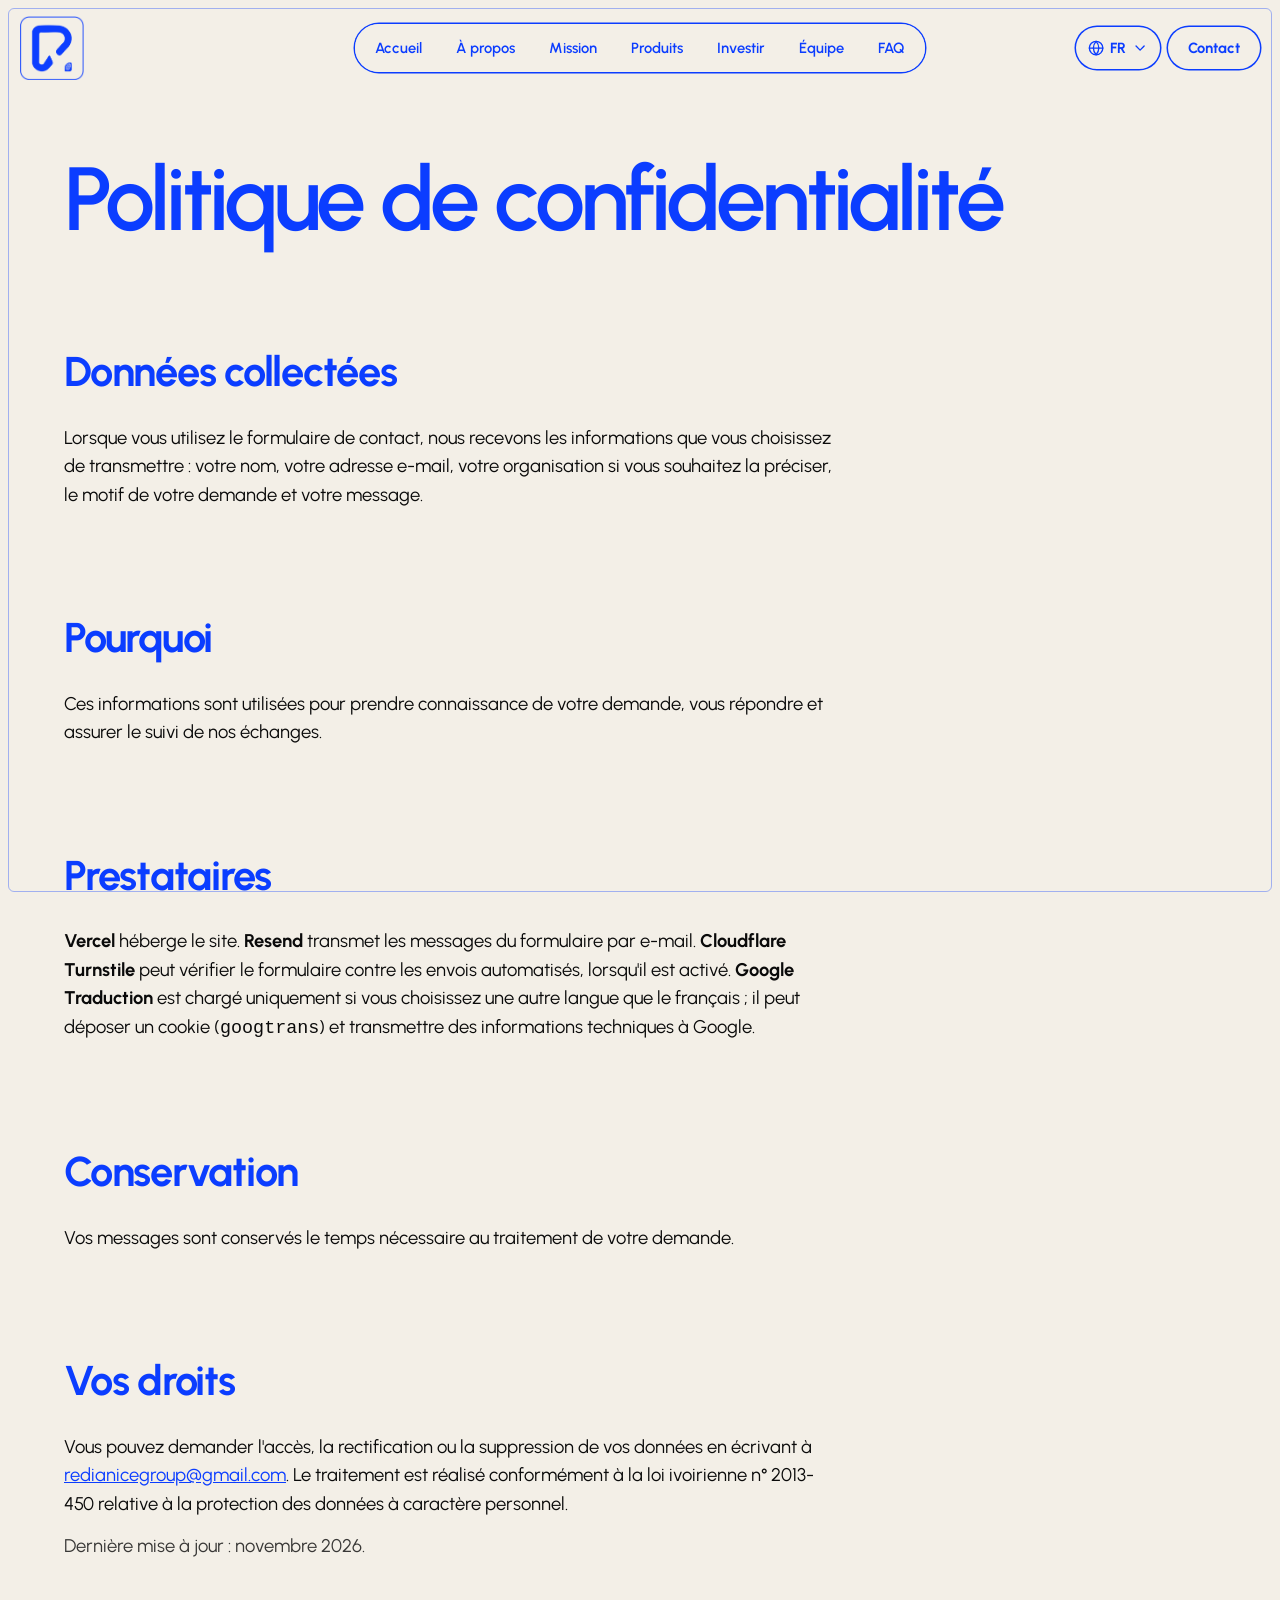
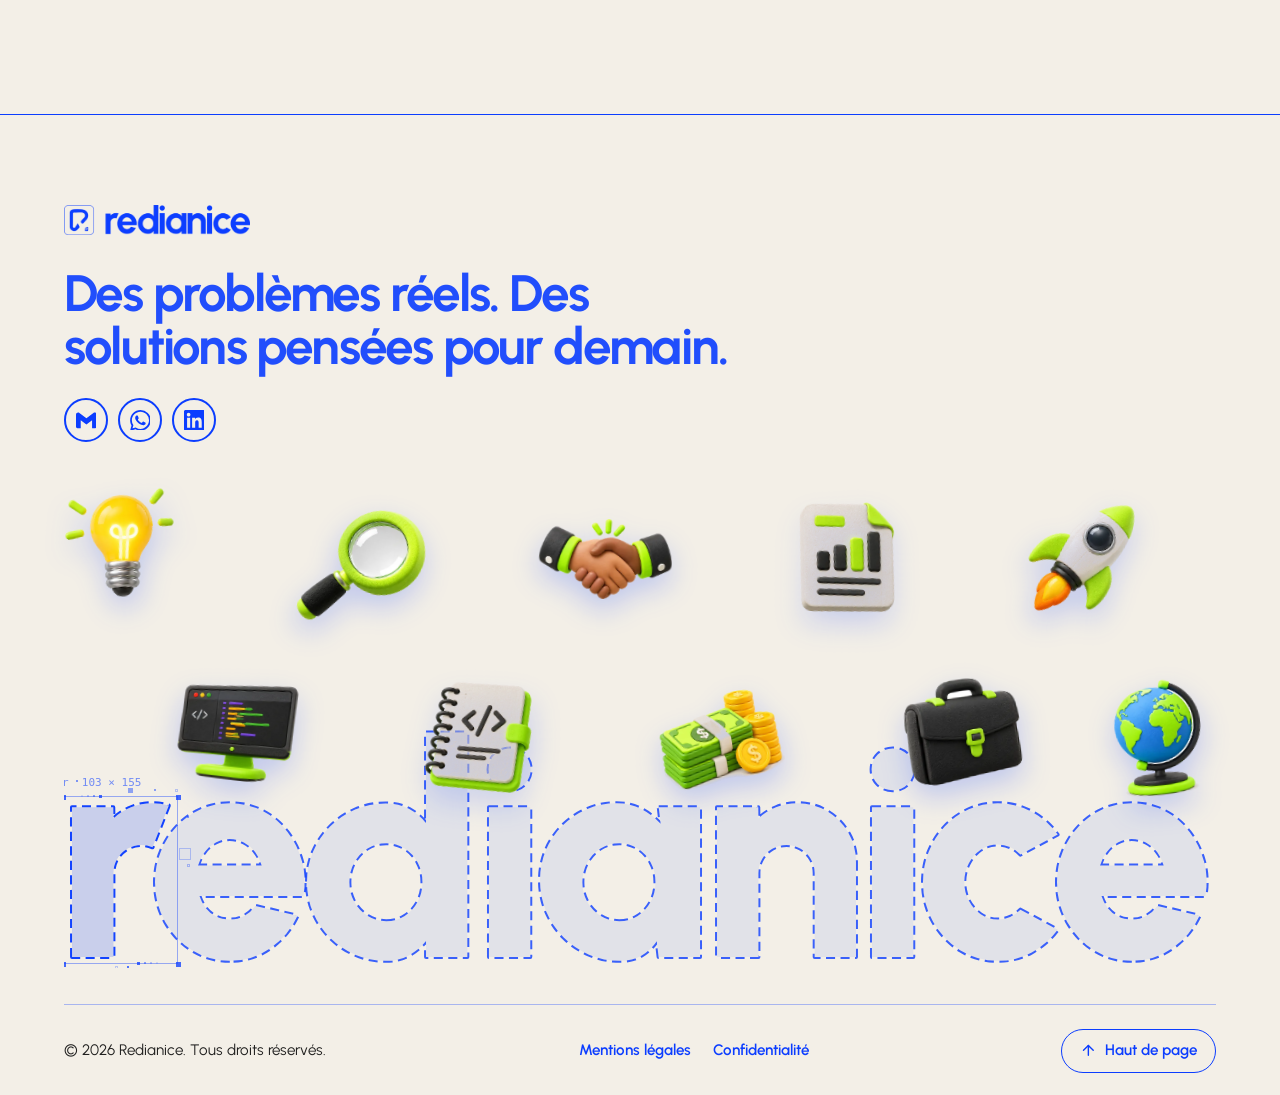
==== commit 2e3c0ea8: "v24" ====
--- a/confidentialite/index.html
+++ b/confidentialite/index.html
@@ -30,13 +30,13 @@
 <a class="skip" href="#main">Aller au contenu</a>
 <header class="nav">
   <a href="/" class="pillbar logo" aria-label="Redianice, accueil"><img class="logo__m" src="/assets/mark-fonce.png" alt="" width="145" height="145"></a>
-  <nav class="nav__links" id="links" aria-label="Navigation principale"><a href="/">Accueil</a><a href="/#mission">Mission</a><a href="/#produits">Produits</a><a href="/investir/">Investir</a><a href="/#equipe">Équipe</a><a href="/#faq">FAQ</a></nav>
+  <nav class="nav__links" id="links" aria-label="Navigation principale"><a href="/">Accueil</a><a href="/#apropos">À propos</a><a href="/#mission">Mission</a><a href="/#produits">Produits</a><a href="/investir/">Investir</a><a href="/#equipe">Équipe</a><a href="/#faq">FAQ</a></nav>
   <div class="nav__right">
     <div class="lang notranslate" translate="no"><button class="pillbar lang__btn" id="langBtn" type="button" aria-haspopup="true" aria-expanded="false" aria-controls="langList" aria-label="Langue du site"><svg class="ic" aria-hidden="true"><use href="#i-globe"/></svg><span class="lang__cur">FR</span><svg class="ic" aria-hidden="true"><use href="#i-chevron-down"/></svg></button><ul class="lang__list" id="langList" hidden><li><button type="button" data-lang="fr" lang="fr" aria-current="true">Français<small>FR</small></button></li><li><button type="button" data-lang="en" lang="en" aria-current="false">English<small>EN</small></button></li><li><button type="button" data-lang="ar" lang="ar" aria-current="false">العربية<small>AR</small></button></li><li><button type="button" data-lang="zh-CN" lang="zh" aria-current="false">中文<small>ZH</small></button></li><li><button type="button" data-lang="pt" lang="pt" aria-current="false">Português<small>PT</small></button></li></ul></div>
     <a class="pillbar nav-contact" href="/#contact">Contact</a>
   </div>
   <button class="mbtn" id="menuBtn" type="button" aria-expanded="false" aria-controls="menuPanel" aria-label="Menu"><span class="mbtn__slide"><span class="mbtn__state mbtn__state--a"><span class="mbtn__roll"><span>Menu</span><span>Menu</span></span></span><span class="mbtn__state mbtn__state--b"><span class="mbtn__roll"><span>Fermer</span><span>Fermer</span></span></span></span></button>
-  <div class="mpanel" id="menuPanel" inert><nav aria-label="Navigation mobile"><div class="mrow"><div class="mitem"><span class="marrow"><svg class="ic" aria-hidden="true"><use href="#i-arrow-right"/></svg></span><a class="mlink" href="/">Accueil</a></div></div><div class="mrow"><div class="mitem"><span class="marrow"><svg class="ic" aria-hidden="true"><use href="#i-arrow-right"/></svg></span><a class="mlink" href="/#mission">Mission</a></div></div><div class="mrow"><div class="mitem"><span class="marrow"><svg class="ic" aria-hidden="true"><use href="#i-arrow-right"/></svg></span><a class="mlink" href="/#produits">Nos produits</a></div></div><div class="mrow"><div class="mitem"><span class="marrow"><svg class="ic" aria-hidden="true"><use href="#i-arrow-right"/></svg></span><a class="mlink" href="/#investir">Investir</a></div></div><div class="mrow"><div class="mitem"><span class="marrow"><svg class="ic" aria-hidden="true"><use href="#i-arrow-right"/></svg></span><a class="mlink" href="/#equipe">Équipe</a></div></div><div class="mrow"><div class="mitem"><span class="marrow"><svg class="ic" aria-hidden="true"><use href="#i-arrow-right"/></svg></span><a class="mlink" href="/#faq">FAQ</a></div></div><div class="mrow"><div class="mitem"><span class="marrow"><svg class="ic" aria-hidden="true"><use href="#i-arrow-right"/></svg></span><a class="mlink" href="/#contact">Contact</a></div></div></nav><div class="mfoot"><div class="mlang notranslate" translate="no" role="group" aria-label="Langue du site"><button type="button" data-lang="fr" lang="fr" aria-label="Français" title="Français" aria-current="true">FR</button><button type="button" data-lang="en" lang="en" aria-label="English" title="English" aria-current="false">EN</button><button type="button" data-lang="ar" lang="ar" aria-label="العربية" title="العربية" aria-current="false">AR</button><button type="button" data-lang="zh-CN" lang="zh" aria-label="中文" title="中文" aria-current="false">ZH</button><button type="button" data-lang="pt" lang="pt" aria-label="Português" title="Português" aria-current="false">PT</button></div><div class="msocial"><a href="mailto:redianicegroup@gmail.com"><svg class="ic" aria-hidden="true"><use href="#i-mail"/></svg>redianicegroup@gmail.com</a></div></div></div>
+  <div class="mpanel" id="menuPanel" inert><nav aria-label="Navigation mobile"><div class="mrow"><div class="mitem"><span class="marrow"><svg class="ic" aria-hidden="true"><use href="#i-arrow-right"/></svg></span><a class="mlink" href="/">Accueil</a></div></div><div class="mrow"><div class="mitem"><span class="marrow"><svg class="ic" aria-hidden="true"><use href="#i-arrow-right"/></svg></span><a class="mlink" href="/#apropos">À propos</a></div></div><div class="mrow"><div class="mitem"><span class="marrow"><svg class="ic" aria-hidden="true"><use href="#i-arrow-right"/></svg></span><a class="mlink" href="/#mission">Mission</a></div></div><div class="mrow"><div class="mitem"><span class="marrow"><svg class="ic" aria-hidden="true"><use href="#i-arrow-right"/></svg></span><a class="mlink" href="/#produits">Nos produits</a></div></div><div class="mrow"><div class="mitem"><span class="marrow"><svg class="ic" aria-hidden="true"><use href="#i-arrow-right"/></svg></span><a class="mlink" href="/#investir">Investir</a></div></div><div class="mrow"><div class="mitem"><span class="marrow"><svg class="ic" aria-hidden="true"><use href="#i-arrow-right"/></svg></span><a class="mlink" href="/#equipe">Équipe</a></div></div><div class="mrow"><div class="mitem"><span class="marrow"><svg class="ic" aria-hidden="true"><use href="#i-arrow-right"/></svg></span><a class="mlink" href="/#faq">FAQ</a></div></div><div class="mrow"><div class="mitem"><span class="marrow"><svg class="ic" aria-hidden="true"><use href="#i-arrow-right"/></svg></span><a class="mlink" href="/#contact">Contact</a></div></div></nav><div class="mfoot"><div class="mlang notranslate" translate="no" role="group" aria-label="Langue du site"><button type="button" data-lang="fr" lang="fr" aria-label="Français" title="Français" aria-current="true">FR</button><button type="button" data-lang="en" lang="en" aria-label="English" title="English" aria-current="false">EN</button><button type="button" data-lang="ar" lang="ar" aria-label="العربية" title="العربية" aria-current="false">AR</button><button type="button" data-lang="zh-CN" lang="zh" aria-label="中文" title="中文" aria-current="false">ZH</button><button type="button" data-lang="pt" lang="pt" aria-label="Português" title="Português" aria-current="false">PT</button></div><div class="msocial"><a href="mailto:redianicegroup@gmail.com"><svg class="ic" aria-hidden="true"><use href="#i-mail"/></svg>redianicegroup@gmail.com</a></div></div></div>
 </header>
 
 <main id="main">
--- a/css/style.css
+++ b/css/style.css
@@ -22,7 +22,7 @@
 /* Logo : la marque seule (assets/mark-fonce.png), sans le nom « redianice ». Taille : --logo-h */
 :root{--logo-h:clamp(52px,13vw,64px)}
 .logo{height:var(--logo-h);padding:0;border-radius:0;background:transparent;box-shadow:none}
-.logo img{display:block;height:var(--logo-h);width:auto;border-radius:24%;background:var(--paper);transition:transform .35s var(--spring)}.logo:hover img{transform:scale(1.06)}
+.logo img{display:block;height:var(--logo-h);width:auto;background:transparent;transition:transform .35s var(--spring)}.logo:hover img{transform:scale(1.06)}
 
 .nav-contact{box-shadow:0 0 0 1.5px var(--blue)}.nav-contact:hover,.nav-contact.is-active{background:var(--blue);color:var(--paper);border-color:var(--blue)}
 .nav__right{display:flex;align-items:center;gap:8px}
@@ -194,9 +194,9 @@
 .mbtn__slide{height:200%;transition:transform .6s var(--spring)}.mbtn[aria-expanded=true] .mbtn__slide{transform:translateY(-50%)}
 .mbtn__state{height:50%;overflow:hidden}.mbtn__roll{height:200%;transition:transform .4s var(--ease)}.mbtn:hover .mbtn__roll{transform:translateY(-50%)}
 .mbtn__roll span{display:flex;height:50%;align-items:center;justify-content:center;font:700 .95rem Urbanist,sans-serif}
-.mbtn__state--a span{background:var(--paper);color:var(--blue)}.mbtn__state--b span{background:var(--blue);color:var(--paper)}
-.mpanel{position:absolute;z-index:2;top:0;right:0;width:104px;height:42px;border-radius:21px;overflow:hidden;background:var(--paper);flex-direction:column;padding:0 0 0 28px;transition:width .6s var(--spring),height .6s var(--spring),border-radius .6s var(--spring),box-shadow .6s}
-.mpanel.is-open{width:calc(100vw - 40px);height:min(88svh,640px);padding-top:64px;padding-bottom:22px;overflow-x:hidden;overflow-y:auto;border-radius:26px;box-shadow:0 30px 60px -20px rgba(11,61,255,.35),0 0 0 1.5px var(--blue)}
+.mbtn__state--a span{background:transparent;color:var(--blue)}.mbtn__state--b span{background:var(--blue);color:var(--paper)}
+.mpanel{position:absolute;z-index:2;top:0;right:0;width:104px;height:42px;border-radius:21px;overflow:hidden;background:transparent;flex-direction:column;padding:0 0 0 28px;transition:width .6s var(--spring),height .6s var(--spring),border-radius .6s var(--spring),box-shadow .6s,background 0s .6s}
+.mpanel.is-open{background:var(--paper);transition:width .6s var(--spring),height .6s var(--spring),border-radius .6s var(--spring),box-shadow .6s,background 0s;width:calc(100vw - 40px);height:min(88svh,640px);padding-top:64px;padding-bottom:22px;overflow-x:hidden;overflow-y:auto;border-radius:26px;box-shadow:0 30px 60px -20px rgba(11,61,255,.35),0 0 0 1.5px var(--blue)}
 .mpanel>nav{margin-top:auto}
 .mrow{perspective:120px;perspective-origin:bottom;margin-bottom:-4px}
 .mitem{display:flex;align-items:center;gap:0;opacity:0;transform:rotateX(90deg) translateY(40px);transform-origin:bottom;transition:transform .3s var(--smooth),opacity .3s}
@@ -622,3 +622,6 @@
 .tp-body .tp-work p{font-size:clamp(1.7rem,4.6vw,2.2rem);line-height:1.12;font-weight:600;letter-spacing:-.03em;color:var(--ink)}
 .tp-body>p+.tp-work{margin-top:clamp(20px,4vw,36px)}
 .tp-body .lit .sw{opacity:.3}
+
+/* V24 : sections « À propos » et « Mission » (titre visible au-dessus du grand texte) */
+#apropos>.h2--big+.statement,#mission>.h2--big+.statement{margin-top:clamp(24px,4vw,48px)}
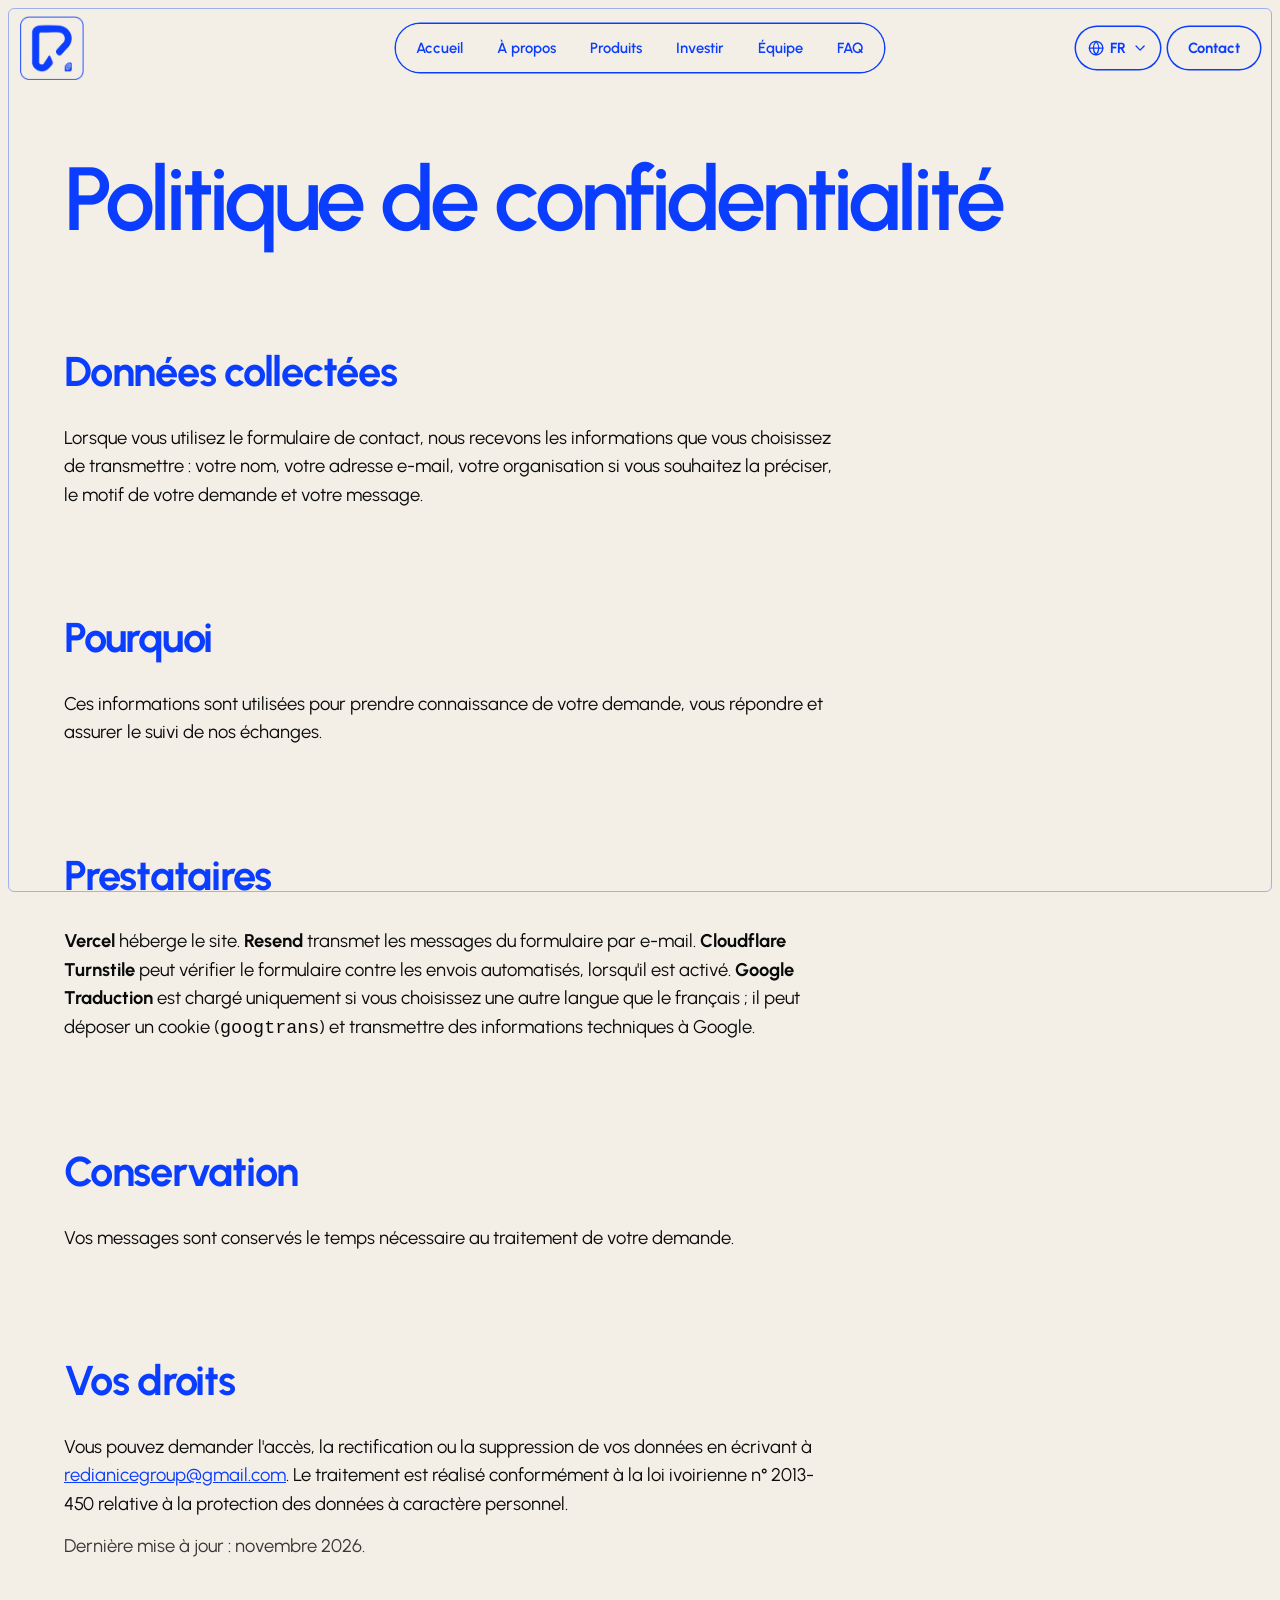
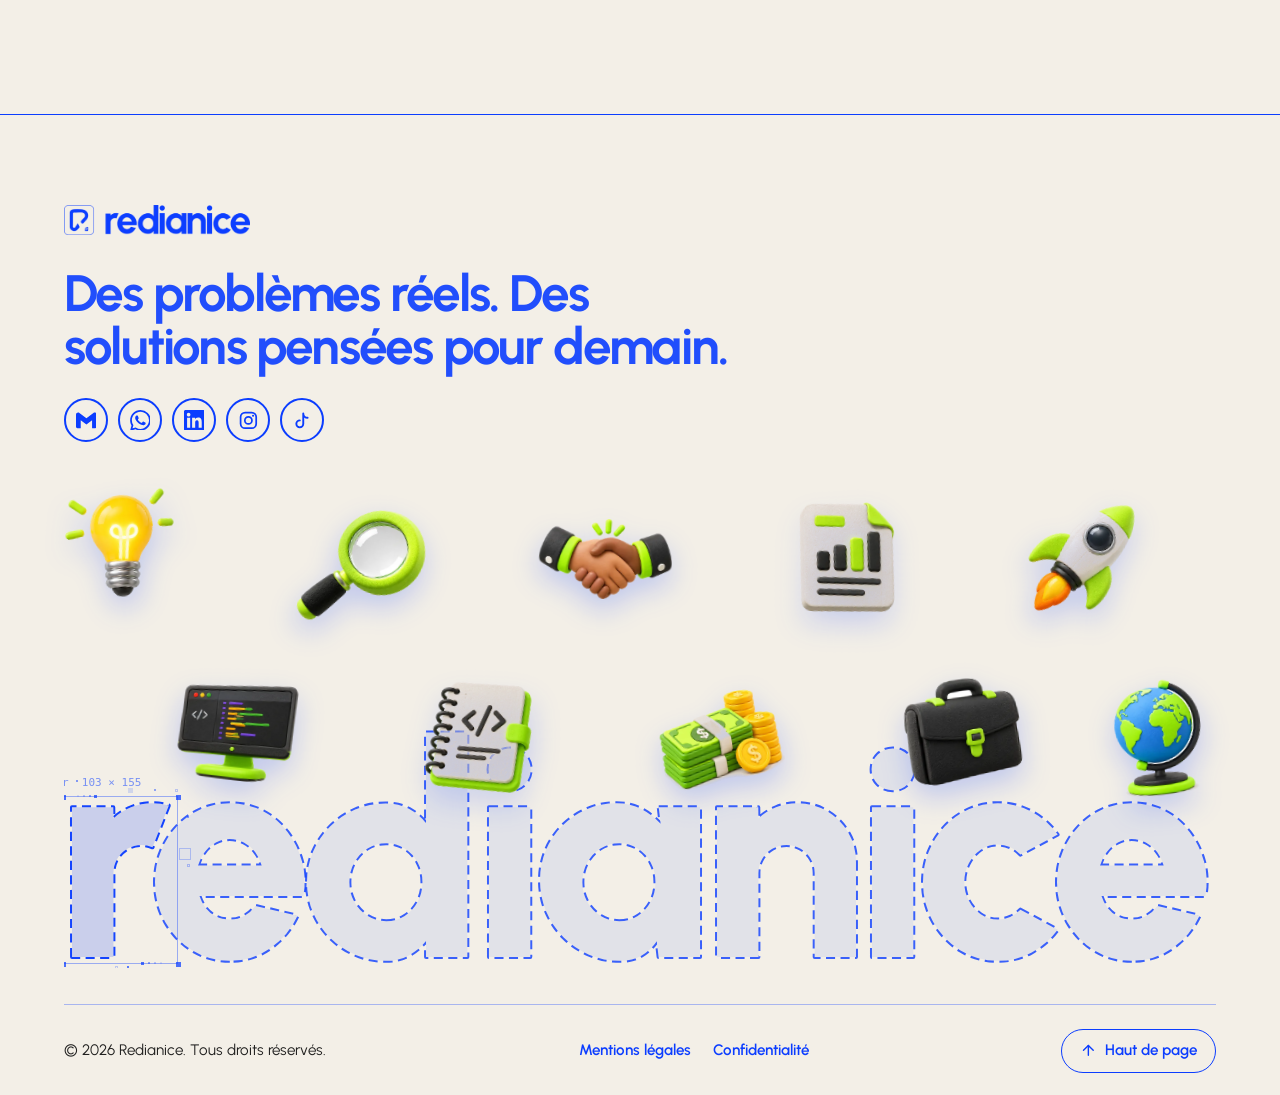
==== commit 2708935b: "v27" ====
--- a/confidentialite/index.html
+++ b/confidentialite/index.html
@@ -26,17 +26,17 @@
 <script>document.documentElement.classList.add('js')</script>
 </head>
 <body>
-<svg width="0" height="0" style="position:absolute" aria-hidden="true" focusable="false"><defs><symbol id="i-search" viewBox="0 0 24 24"><circle cx="11" cy="11" r="8"/><path d="m21 21-4.3-4.3"/></symbol><symbol id="i-pencil" viewBox="0 0 24 24"><path d="M21.174 6.812a1 1 0 0 0-3.986-3.987L3.842 16.174a2 2 0 0 0-.5.83l-1.321 4.352a.5.5 0 0 0 .623.622l4.353-1.32a2 2 0 0 0 .83-.497z"/><path d="m15 5 4 4"/></symbol><symbol id="i-flask-conical" viewBox="0 0 24 24"><path d="M10 2v7.527a2 2 0 0 1-.211.896L4.72 20.55a1 1 0 0 0 .9 1.45h12.76a1 1 0 0 0 .9-1.45l-5.069-10.127A2 2 0 0 1 14 9.527V2"/><path d="M8.5 2h7"/><path d="M7 16h10"/></symbol><symbol id="i-rocket" viewBox="0 0 24 24"><path d="M4.5 16.5c-1.5 1.26-2 5-2 5s3.74-.5 5-2c.71-.84.7-2.13-.09-2.91a2.18 2.18 0 0 0-2.91-.09z"/><path d="m12 15-3-3a22 22 0 0 1 2-3.95A12.88 12.88 0 0 1 22 2c0 2.72-.78 7.5-6 11a22.35 22.35 0 0 1-4 2z"/><path d="M9 12H4s.55-3.03 2-4c1.62-1.08 5 0 5 0"/><path d="M12 15v5s3.03-.55 4-2c1.08-1.62 0-5 0-5"/></symbol><symbol id="i-building-2" viewBox="0 0 24 24"><path d="M6 22V4a2 2 0 0 1 2-2h8a2 2 0 0 1 2 2v18Z"/><path d="M6 12H4a2 2 0 0 0-2 2v6a2 2 0 0 0 2 2h2"/><path d="M18 9h2a2 2 0 0 1 2 2v9a2 2 0 0 1-2 2h-2"/><path d="M10 6h4"/><path d="M10 10h4"/><path d="M10 14h4"/><path d="M10 18h4"/></symbol><symbol id="i-trending-up" viewBox="0 0 24 24"><polyline points="22 7 13.5 15.5 8.5 10.5 2 17"/><polyline points="16 7 22 7 22 13"/></symbol><symbol id="i-shield-check" viewBox="0 0 24 24"><path d="M20 13c0 5-3.5 7.5-7.66 8.95a1 1 0 0 1-.67-.01C7.5 20.5 4 18 4 13V6a1 1 0 0 1 1-1c2 0 4.5-1.2 6.24-2.72a1.17 1.17 0 0 1 1.52 0C14.51 3.81 17 5 19 5a1 1 0 0 1 1 1z"/><path d="m9 12 2 2 4-4"/></symbol><symbol id="i-users" viewBox="0 0 24 24"><path d="M16 21v-2a4 4 0 0 0-4-4H6a4 4 0 0 0-4 4v2"/><circle cx="9" cy="7" r="4"/><path d="M22 21v-2a4 4 0 0 0-3-3.87"/><path d="M16 3.13a4 4 0 0 1 0 7.75"/></symbol><symbol id="i-scale" viewBox="0 0 24 24"><path d="m16 16 3-8 3 8c-.87.65-1.92 1-3 1s-2.13-.35-3-1Z"/><path d="m2 16 3-8 3 8c-.87.65-1.92 1-3 1s-2.13-.35-3-1Z"/><path d="M7 21h10"/><path d="M12 3v18"/><path d="M3 7h2c2 0 5-1 7-2 2 1 5 2 7 2h2"/></symbol><symbol id="i-code-xml" viewBox="0 0 24 24"><path d="m18 16 4-4-4-4"/><path d="m6 8-4 4 4 4"/><path d="m14.5 4-5 16"/></symbol><symbol id="i-palette" viewBox="0 0 24 24"><circle cx="13.5" cy="6.5" r=".5" fill="currentColor"/><circle cx="17.5" cy="10.5" r=".5" fill="currentColor"/><circle cx="8.5" cy="7.5" r=".5" fill="currentColor"/><circle cx="6.5" cy="12.5" r=".5" fill="currentColor"/><path d="M12 2C6.5 2 2 6.5 2 12s4.5 10 10 10c.926 0 1.648-.746 1.648-1.688 0-.437-.18-.835-.437-1.125-.29-.289-.438-.652-.438-1.125a1.64 1.64 0 0 1 1.668-1.668h1.996c3.051 0 5.555-2.503 5.555-5.554C21.965 6.012 17.461 2 12 2z"/></symbol><symbol id="i-sparkles" viewBox="0 0 24 24"><path d="M9.937 15.5A2 2 0 0 0 8.5 14.063l-6.135-1.582a.5.5 0 0 1 0-.962L8.5 9.936A2 2 0 0 0 9.937 8.5l1.582-6.135a.5.5 0 0 1 .963 0L14.063 8.5A2 2 0 0 0 15.5 9.937l6.135 1.581a.5.5 0 0 1 0 .964L15.5 14.063a2 2 0 0 0-1.437 1.437l-1.582 6.135a.5.5 0 0 1-.963 0z"/><path d="M20 3v4"/><path d="M22 5h-4"/><path d="M4 17v2"/><path d="M5 18H3"/></symbol><symbol id="i-lightbulb" viewBox="0 0 24 24"><path d="M15 14c.2-1 .7-1.7 1.5-2.5 1-.9 1.5-2.2 1.5-3.5A6 6 0 0 0 6 8c0 1 .2 2.2 1.5 3.5.7.7 1.3 1.5 1.5 2.5"/><path d="M9 18h6"/><path d="M10 22h4"/></symbol><symbol id="i-layout-grid" viewBox="0 0 24 24"><rect width="7" height="7" x="3" y="3" rx="1"/><rect width="7" height="7" x="14" y="3" rx="1"/><rect width="7" height="7" x="14" y="14" rx="1"/><rect width="7" height="7" x="3" y="14" rx="1"/></symbol><symbol id="i-arrow-right" viewBox="0 0 24 24"><path d="M5 12h14"/><path d="m12 5 7 7-7 7"/></symbol><symbol id="i-arrow-up-right" viewBox="0 0 24 24"><path d="M7 7h10v10"/><path d="M7 17 17 7"/></symbol><symbol id="i-chevron-left" viewBox="0 0 24 24"><path d="m15 18-6-6 6-6"/></symbol><symbol id="i-chevron-right" viewBox="0 0 24 24"><path d="m9 18 6-6-6-6"/></symbol><symbol id="i-mail" viewBox="0 0 24 24"><rect width="20" height="16" x="2" y="4" rx="2"/><path d="m22 7-8.97 5.7a1.94 1.94 0 0 1-2.06 0L2 7"/></symbol><symbol id="i-facebook" viewBox="0 0 24 24"><path d="M18 2h-3a5 5 0 0 0-5 5v3H7v4h3v8h4v-8h3l1-4h-4V7a1 1 0 0 1 1-1h3z"/></symbol><symbol id="i-heart-pulse" viewBox="0 0 24 24"><path d="M19 14c1.49-1.46 3-3.21 3-5.5A5.5 5.5 0 0 0 16.5 3c-1.76 0-3 .5-4.5 2-1.5-1.5-2.74-2-4.5-2A5.5 5.5 0 0 0 2 8.5c0 2.3 1.5 4.05 3 5.5l7 7Z"/><path d="M3.22 12H9.5l.5-1 2 4.5 2-7 1.5 3.5h5.27"/></symbol><symbol id="i-qr-code" viewBox="0 0 24 24"><rect width="5" height="5" x="3" y="3" rx="1"/><rect width="5" height="5" x="16" y="3" rx="1"/><rect width="5" height="5" x="3" y="16" rx="1"/><path d="M21 16h-3a2 2 0 0 0-2 2v3"/><path d="M21 21v.01"/><path d="M12 7v3a2 2 0 0 1-2 2H7"/><path d="M3 12h.01"/><path d="M12 3h.01"/><path d="M12 16v.01"/><path d="M16 12h1"/><path d="M21 12v.01"/><path d="M12 21v-1"/></symbol><symbol id="i-file-text" viewBox="0 0 24 24"><path d="M15 2H6a2 2 0 0 0-2 2v16a2 2 0 0 0 2 2h12a2 2 0 0 0 2-2V7Z"/><path d="M14 2v4a2 2 0 0 0 2 2h4"/><path d="M10 9H8"/><path d="M16 13H8"/><path d="M16 17H8"/></symbol><symbol id="i-bell" viewBox="0 0 24 24"><path d="M10.268 21a2 2 0 0 0 3.464 0"/><path d="M3.262 15.326A1 1 0 0 0 4 17h16a1 1 0 0 0 .74-1.673C19.41 13.956 18 12.499 18 8A6 6 0 0 0 6 8c0 4.499-1.411 5.956-2.738 7.326"/></symbol><symbol id="i-smartphone" viewBox="0 0 24 24"><rect width="14" height="20" x="5" y="2" rx="2" ry="2"/><path d="M12 18h.01"/></symbol><symbol id="i-globe" viewBox="0 0 24 24"><circle cx="12" cy="12" r="10"/><path d="M12 2a14.5 14.5 0 0 0 0 20 14.5 14.5 0 0 0 0-20"/><path d="M2 12h20"/></symbol><symbol id="i-chevron-down" viewBox="0 0 24 24"><path d="m6 9 6 6 6-6"/></symbol><symbol id="i-gmail" viewBox="0 0 24 24"><path d="M24 5.457v13.909c0 .904-.732 1.636-1.636 1.636h-3.819V11.73L12 16.64l-6.545-4.91v9.273H1.636A1.636 1.636 0 0 1 0 19.366V5.457c0-2.023 2.309-3.178 3.927-1.964L5.455 4.64 12 9.548l6.545-4.91 1.528-1.145C21.69 2.28 24 3.434 24 5.457z"/></symbol><symbol id="i-whatsapp" viewBox="0 0 24 24"><path d="M17.472 14.382c-.297-.149-1.758-.867-2.03-.967-.273-.099-.471-.148-.67.15-.197.297-.767.966-.94 1.164-.173.199-.347.223-.644.075-.297-.15-1.255-.463-2.39-1.475-.883-.788-1.48-1.761-1.653-2.059-.173-.297-.018-.458.13-.606.134-.133.298-.347.446-.52.149-.174.198-.298.298-.497.099-.198.05-.371-.025-.52-.075-.149-.669-1.612-.916-2.207-.242-.579-.487-.5-.669-.51-.173-.008-.371-.01-.57-.01-.198 0-.52.074-.792.372-.272.297-1.04 1.016-1.04 2.479 0 1.462 1.065 2.875 1.213 3.074.149.198 2.096 3.2 5.077 4.487.709.306 1.262.489 1.694.625.712.227 1.36.195 1.871.118.571-.085 1.758-.719 2.006-1.413.248-.694.248-1.289.173-1.413-.074-.124-.272-.198-.57-.347m-5.421 7.403h-.004a9.87 9.87 0 0 1-5.031-1.378l-.361-.214-3.741.982.998-3.648-.235-.374a9.86 9.86 0 0 1-1.51-5.26c.001-5.45 4.436-9.884 9.888-9.884 2.64 0 5.122 1.03 6.988 2.898a9.825 9.825 0 0 1 2.893 6.994c-.003 5.45-4.437 9.884-9.885 9.884m8.413-18.297A11.815 11.815 0 0 0 12.05 0C5.495 0 .16 5.335.157 11.892c0 2.096.547 4.142 1.588 5.945L.057 24l6.305-1.654a11.882 11.882 0 0 0 5.683 1.448h.005c6.554 0 11.89-5.335 11.893-11.893a11.821 11.821 0 0 0-3.48-8.413Z"/></symbol><symbol id="i-linkedin" viewBox="0 0 24 24"><path d="M20.447 20.452h-3.554v-5.569c0-1.328-.027-3.037-1.852-3.037-1.853 0-2.136 1.445-2.136 2.939v5.667H9.351V9h3.414v1.561h.046c.477-.9 1.637-1.85 3.37-1.85 3.601 0 4.267 2.37 4.267 5.455v6.286zM5.337 7.433c-1.144 0-2.063-.926-2.063-2.065 0-1.138.92-2.063 2.063-2.063 1.14 0 2.064.925 2.064 2.063 0 1.139-.925 2.065-2.064 2.065zm1.782 13.019H3.555V9h3.564v11.452zM22.225 0H1.771C.792 0 0 .774 0 1.729v20.542C0 23.227.792 24 1.771 24h20.451C23.2 24 24 23.227 24 22.271V1.729C24 .774 23.2 0 22.222 0h.003z"/></symbol><symbol id="i-arrow-up" viewBox="0 0 24 24"><path d="m5 12 7-7 7 7"/><path d="M12 19V5"/></symbol></defs></svg>
+<svg width="0" height="0" style="position:absolute" aria-hidden="true" focusable="false"><defs><symbol id="i-search" viewBox="0 0 24 24"><circle cx="11" cy="11" r="8"/><path d="m21 21-4.3-4.3"/></symbol><symbol id="i-pencil" viewBox="0 0 24 24"><path d="M21.174 6.812a1 1 0 0 0-3.986-3.987L3.842 16.174a2 2 0 0 0-.5.83l-1.321 4.352a.5.5 0 0 0 .623.622l4.353-1.32a2 2 0 0 0 .83-.497z"/><path d="m15 5 4 4"/></symbol><symbol id="i-flask-conical" viewBox="0 0 24 24"><path d="M10 2v7.527a2 2 0 0 1-.211.896L4.72 20.55a1 1 0 0 0 .9 1.45h12.76a1 1 0 0 0 .9-1.45l-5.069-10.127A2 2 0 0 1 14 9.527V2"/><path d="M8.5 2h7"/><path d="M7 16h10"/></symbol><symbol id="i-rocket" viewBox="0 0 24 24"><path d="M4.5 16.5c-1.5 1.26-2 5-2 5s3.74-.5 5-2c.71-.84.7-2.13-.09-2.91a2.18 2.18 0 0 0-2.91-.09z"/><path d="m12 15-3-3a22 22 0 0 1 2-3.95A12.88 12.88 0 0 1 22 2c0 2.72-.78 7.5-6 11a22.35 22.35 0 0 1-4 2z"/><path d="M9 12H4s.55-3.03 2-4c1.62-1.08 5 0 5 0"/><path d="M12 15v5s3.03-.55 4-2c1.08-1.62 0-5 0-5"/></symbol><symbol id="i-building-2" viewBox="0 0 24 24"><path d="M6 22V4a2 2 0 0 1 2-2h8a2 2 0 0 1 2 2v18Z"/><path d="M6 12H4a2 2 0 0 0-2 2v6a2 2 0 0 0 2 2h2"/><path d="M18 9h2a2 2 0 0 1 2 2v9a2 2 0 0 1-2 2h-2"/><path d="M10 6h4"/><path d="M10 10h4"/><path d="M10 14h4"/><path d="M10 18h4"/></symbol><symbol id="i-trending-up" viewBox="0 0 24 24"><polyline points="22 7 13.5 15.5 8.5 10.5 2 17"/><polyline points="16 7 22 7 22 13"/></symbol><symbol id="i-shield-check" viewBox="0 0 24 24"><path d="M20 13c0 5-3.5 7.5-7.66 8.95a1 1 0 0 1-.67-.01C7.5 20.5 4 18 4 13V6a1 1 0 0 1 1-1c2 0 4.5-1.2 6.24-2.72a1.17 1.17 0 0 1 1.52 0C14.51 3.81 17 5 19 5a1 1 0 0 1 1 1z"/><path d="m9 12 2 2 4-4"/></symbol><symbol id="i-users" viewBox="0 0 24 24"><path d="M16 21v-2a4 4 0 0 0-4-4H6a4 4 0 0 0-4 4v2"/><circle cx="9" cy="7" r="4"/><path d="M22 21v-2a4 4 0 0 0-3-3.87"/><path d="M16 3.13a4 4 0 0 1 0 7.75"/></symbol><symbol id="i-scale" viewBox="0 0 24 24"><path d="m16 16 3-8 3 8c-.87.65-1.92 1-3 1s-2.13-.35-3-1Z"/><path d="m2 16 3-8 3 8c-.87.65-1.92 1-3 1s-2.13-.35-3-1Z"/><path d="M7 21h10"/><path d="M12 3v18"/><path d="M3 7h2c2 0 5-1 7-2 2 1 5 2 7 2h2"/></symbol><symbol id="i-code-xml" viewBox="0 0 24 24"><path d="m18 16 4-4-4-4"/><path d="m6 8-4 4 4 4"/><path d="m14.5 4-5 16"/></symbol><symbol id="i-palette" viewBox="0 0 24 24"><circle cx="13.5" cy="6.5" r=".5" fill="currentColor"/><circle cx="17.5" cy="10.5" r=".5" fill="currentColor"/><circle cx="8.5" cy="7.5" r=".5" fill="currentColor"/><circle cx="6.5" cy="12.5" r=".5" fill="currentColor"/><path d="M12 2C6.5 2 2 6.5 2 12s4.5 10 10 10c.926 0 1.648-.746 1.648-1.688 0-.437-.18-.835-.437-1.125-.29-.289-.438-.652-.438-1.125a1.64 1.64 0 0 1 1.668-1.668h1.996c3.051 0 5.555-2.503 5.555-5.554C21.965 6.012 17.461 2 12 2z"/></symbol><symbol id="i-sparkles" viewBox="0 0 24 24"><path d="M9.937 15.5A2 2 0 0 0 8.5 14.063l-6.135-1.582a.5.5 0 0 1 0-.962L8.5 9.936A2 2 0 0 0 9.937 8.5l1.582-6.135a.5.5 0 0 1 .963 0L14.063 8.5A2 2 0 0 0 15.5 9.937l6.135 1.581a.5.5 0 0 1 0 .964L15.5 14.063a2 2 0 0 0-1.437 1.437l-1.582 6.135a.5.5 0 0 1-.963 0z"/><path d="M20 3v4"/><path d="M22 5h-4"/><path d="M4 17v2"/><path d="M5 18H3"/></symbol><symbol id="i-lightbulb" viewBox="0 0 24 24"><path d="M15 14c.2-1 .7-1.7 1.5-2.5 1-.9 1.5-2.2 1.5-3.5A6 6 0 0 0 6 8c0 1 .2 2.2 1.5 3.5.7.7 1.3 1.5 1.5 2.5"/><path d="M9 18h6"/><path d="M10 22h4"/></symbol><symbol id="i-layout-grid" viewBox="0 0 24 24"><rect width="7" height="7" x="3" y="3" rx="1"/><rect width="7" height="7" x="14" y="3" rx="1"/><rect width="7" height="7" x="14" y="14" rx="1"/><rect width="7" height="7" x="3" y="14" rx="1"/></symbol><symbol id="i-arrow-right" viewBox="0 0 24 24"><path d="M5 12h14"/><path d="m12 5 7 7-7 7"/></symbol><symbol id="i-arrow-up-right" viewBox="0 0 24 24"><path d="M7 7h10v10"/><path d="M7 17 17 7"/></symbol><symbol id="i-chevron-left" viewBox="0 0 24 24"><path d="m15 18-6-6 6-6"/></symbol><symbol id="i-chevron-right" viewBox="0 0 24 24"><path d="m9 18 6-6-6-6"/></symbol><symbol id="i-mail" viewBox="0 0 24 24"><rect width="20" height="16" x="2" y="4" rx="2"/><path d="m22 7-8.97 5.7a1.94 1.94 0 0 1-2.06 0L2 7"/></symbol><symbol id="i-facebook" viewBox="0 0 24 24"><path d="M18 2h-3a5 5 0 0 0-5 5v3H7v4h3v8h4v-8h3l1-4h-4V7a1 1 0 0 1 1-1h3z"/></symbol><symbol id="i-heart-pulse" viewBox="0 0 24 24"><path d="M19 14c1.49-1.46 3-3.21 3-5.5A5.5 5.5 0 0 0 16.5 3c-1.76 0-3 .5-4.5 2-1.5-1.5-2.74-2-4.5-2A5.5 5.5 0 0 0 2 8.5c0 2.3 1.5 4.05 3 5.5l7 7Z"/><path d="M3.22 12H9.5l.5-1 2 4.5 2-7 1.5 3.5h5.27"/></symbol><symbol id="i-qr-code" viewBox="0 0 24 24"><rect width="5" height="5" x="3" y="3" rx="1"/><rect width="5" height="5" x="16" y="3" rx="1"/><rect width="5" height="5" x="3" y="16" rx="1"/><path d="M21 16h-3a2 2 0 0 0-2 2v3"/><path d="M21 21v.01"/><path d="M12 7v3a2 2 0 0 1-2 2H7"/><path d="M3 12h.01"/><path d="M12 3h.01"/><path d="M12 16v.01"/><path d="M16 12h1"/><path d="M21 12v.01"/><path d="M12 21v-1"/></symbol><symbol id="i-file-text" viewBox="0 0 24 24"><path d="M15 2H6a2 2 0 0 0-2 2v16a2 2 0 0 0 2 2h12a2 2 0 0 0 2-2V7Z"/><path d="M14 2v4a2 2 0 0 0 2 2h4"/><path d="M10 9H8"/><path d="M16 13H8"/><path d="M16 17H8"/></symbol><symbol id="i-bell" viewBox="0 0 24 24"><path d="M10.268 21a2 2 0 0 0 3.464 0"/><path d="M3.262 15.326A1 1 0 0 0 4 17h16a1 1 0 0 0 .74-1.673C19.41 13.956 18 12.499 18 8A6 6 0 0 0 6 8c0 4.499-1.411 5.956-2.738 7.326"/></symbol><symbol id="i-smartphone" viewBox="0 0 24 24"><rect width="14" height="20" x="5" y="2" rx="2" ry="2"/><path d="M12 18h.01"/></symbol><symbol id="i-globe" viewBox="0 0 24 24"><circle cx="12" cy="12" r="10"/><path d="M12 2a14.5 14.5 0 0 0 0 20 14.5 14.5 0 0 0 0-20"/><path d="M2 12h20"/></symbol><symbol id="i-chevron-down" viewBox="0 0 24 24"><path d="m6 9 6 6 6-6"/></symbol><symbol id="i-gmail" viewBox="0 0 24 24"><path d="M24 5.457v13.909c0 .904-.732 1.636-1.636 1.636h-3.819V11.73L12 16.64l-6.545-4.91v9.273H1.636A1.636 1.636 0 0 1 0 19.366V5.457c0-2.023 2.309-3.178 3.927-1.964L5.455 4.64 12 9.548l6.545-4.91 1.528-1.145C21.69 2.28 24 3.434 24 5.457z"/></symbol><symbol id="i-whatsapp" viewBox="0 0 24 24"><path d="M17.472 14.382c-.297-.149-1.758-.867-2.03-.967-.273-.099-.471-.148-.67.15-.197.297-.767.966-.94 1.164-.173.199-.347.223-.644.075-.297-.15-1.255-.463-2.39-1.475-.883-.788-1.48-1.761-1.653-2.059-.173-.297-.018-.458.13-.606.134-.133.298-.347.446-.52.149-.174.198-.298.298-.497.099-.198.05-.371-.025-.52-.075-.149-.669-1.612-.916-2.207-.242-.579-.487-.5-.669-.51-.173-.008-.371-.01-.57-.01-.198 0-.52.074-.792.372-.272.297-1.04 1.016-1.04 2.479 0 1.462 1.065 2.875 1.213 3.074.149.198 2.096 3.2 5.077 4.487.709.306 1.262.489 1.694.625.712.227 1.36.195 1.871.118.571-.085 1.758-.719 2.006-1.413.248-.694.248-1.289.173-1.413-.074-.124-.272-.198-.57-.347m-5.421 7.403h-.004a9.87 9.87 0 0 1-5.031-1.378l-.361-.214-3.741.982.998-3.648-.235-.374a9.86 9.86 0 0 1-1.51-5.26c.001-5.45 4.436-9.884 9.888-9.884 2.64 0 5.122 1.03 6.988 2.898a9.825 9.825 0 0 1 2.893 6.994c-.003 5.45-4.437 9.884-9.885 9.884m8.413-18.297A11.815 11.815 0 0 0 12.05 0C5.495 0 .16 5.335.157 11.892c0 2.096.547 4.142 1.588 5.945L.057 24l6.305-1.654a11.882 11.882 0 0 0 5.683 1.448h.005c6.554 0 11.89-5.335 11.893-11.893a11.821 11.821 0 0 0-3.48-8.413Z"/></symbol><symbol id="i-linkedin" viewBox="0 0 24 24"><path d="M20.447 20.452h-3.554v-5.569c0-1.328-.027-3.037-1.852-3.037-1.853 0-2.136 1.445-2.136 2.939v5.667H9.351V9h3.414v1.561h.046c.477-.9 1.637-1.85 3.37-1.85 3.601 0 4.267 2.37 4.267 5.455v6.286zM5.337 7.433c-1.144 0-2.063-.926-2.063-2.065 0-1.138.92-2.063 2.063-2.063 1.14 0 2.064.925 2.064 2.063 0 1.139-.925 2.065-2.064 2.065zm1.782 13.019H3.555V9h3.564v11.452zM22.225 0H1.771C.792 0 0 .774 0 1.729v20.542C0 23.227.792 24 1.771 24h20.451C23.2 24 24 23.227 24 22.271V1.729C24 .774 23.2 0 22.222 0h.003z"/></symbol><symbol id="i-instagram" viewBox="0 0 24 24"><rect x="3" y="3" width="18" height="18" rx="5.2" fill="none" stroke="currentColor" stroke-width="2"/><circle cx="12" cy="12" r="4.1" fill="none" stroke="currentColor" stroke-width="2"/><circle cx="17.4" cy="6.6" r="1.25" fill="currentColor" stroke="none"/></symbol><symbol id="i-tiktok" viewBox="0 0 24 24"><path d="M9 12a4 4 0 1 0 4 4V4a5 5 0 0 0 5 5" fill="none" stroke="currentColor" stroke-width="2.2" stroke-linecap="round" stroke-linejoin="round"/></symbol><symbol id="i-arrow-up" viewBox="0 0 24 24"><path d="m5 12 7-7 7 7"/><path d="M12 19V5"/></symbol></defs></svg>
 <a class="skip" href="#main">Aller au contenu</a>
 <header class="nav">
   <a href="/" class="pillbar logo" aria-label="Redianice, accueil"><img class="logo__m" src="/assets/mark-fonce.png" alt="" width="145" height="145"></a>
-  <nav class="nav__links" id="links" aria-label="Navigation principale"><a href="/">Accueil</a><a href="/#apropos">À propos</a><a href="/#mission">Mission</a><a href="/#produits">Produits</a><a href="/investir/">Investir</a><a href="/#equipe">Équipe</a><a href="/#faq">FAQ</a></nav>
+  <nav class="nav__links" id="links" aria-label="Navigation principale"><a href="/">Accueil</a><a href="/#apropos">À propos</a><a href="/#produits">Produits</a><a href="/investir/">Investir</a><a href="/#equipe">Équipe</a><a href="/#faq">FAQ</a></nav>
   <div class="nav__right">
     <div class="lang notranslate" translate="no"><button class="pillbar lang__btn" id="langBtn" type="button" aria-haspopup="true" aria-expanded="false" aria-controls="langList" aria-label="Langue du site"><svg class="ic" aria-hidden="true"><use href="#i-globe"/></svg><span class="lang__cur">FR</span><svg class="ic" aria-hidden="true"><use href="#i-chevron-down"/></svg></button><ul class="lang__list" id="langList" hidden><li><button type="button" data-lang="fr" lang="fr" aria-current="true">Français<small>FR</small></button></li><li><button type="button" data-lang="en" lang="en" aria-current="false">English<small>EN</small></button></li><li><button type="button" data-lang="ar" lang="ar" aria-current="false">العربية<small>AR</small></button></li><li><button type="button" data-lang="zh-CN" lang="zh" aria-current="false">中文<small>ZH</small></button></li><li><button type="button" data-lang="pt" lang="pt" aria-current="false">Português<small>PT</small></button></li></ul></div>
     <a class="pillbar nav-contact" href="/#contact">Contact</a>
   </div>
   <button class="mbtn" id="menuBtn" type="button" aria-expanded="false" aria-controls="menuPanel" aria-label="Menu"><span class="mbtn__slide"><span class="mbtn__state mbtn__state--a"><span class="mbtn__roll"><span>Menu</span><span>Menu</span></span></span><span class="mbtn__state mbtn__state--b"><span class="mbtn__roll"><span>Fermer</span><span>Fermer</span></span></span></span></button>
-  <div class="mpanel" id="menuPanel" inert><nav aria-label="Navigation mobile"><div class="mrow"><div class="mitem"><span class="marrow"><svg class="ic" aria-hidden="true"><use href="#i-arrow-right"/></svg></span><a class="mlink" href="/">Accueil</a></div></div><div class="mrow"><div class="mitem"><span class="marrow"><svg class="ic" aria-hidden="true"><use href="#i-arrow-right"/></svg></span><a class="mlink" href="/#apropos">À propos</a></div></div><div class="mrow"><div class="mitem"><span class="marrow"><svg class="ic" aria-hidden="true"><use href="#i-arrow-right"/></svg></span><a class="mlink" href="/#mission">Mission</a></div></div><div class="mrow"><div class="mitem"><span class="marrow"><svg class="ic" aria-hidden="true"><use href="#i-arrow-right"/></svg></span><a class="mlink" href="/#produits">Nos produits</a></div></div><div class="mrow"><div class="mitem"><span class="marrow"><svg class="ic" aria-hidden="true"><use href="#i-arrow-right"/></svg></span><a class="mlink" href="/#investir">Investir</a></div></div><div class="mrow"><div class="mitem"><span class="marrow"><svg class="ic" aria-hidden="true"><use href="#i-arrow-right"/></svg></span><a class="mlink" href="/#equipe">Équipe</a></div></div><div class="mrow"><div class="mitem"><span class="marrow"><svg class="ic" aria-hidden="true"><use href="#i-arrow-right"/></svg></span><a class="mlink" href="/#faq">FAQ</a></div></div><div class="mrow"><div class="mitem"><span class="marrow"><svg class="ic" aria-hidden="true"><use href="#i-arrow-right"/></svg></span><a class="mlink" href="/#contact">Contact</a></div></div></nav><div class="mfoot"><div class="mlang notranslate" translate="no" role="group" aria-label="Langue du site"><button type="button" data-lang="fr" lang="fr" aria-label="Français" title="Français" aria-current="true">FR</button><button type="button" data-lang="en" lang="en" aria-label="English" title="English" aria-current="false">EN</button><button type="button" data-lang="ar" lang="ar" aria-label="العربية" title="العربية" aria-current="false">AR</button><button type="button" data-lang="zh-CN" lang="zh" aria-label="中文" title="中文" aria-current="false">ZH</button><button type="button" data-lang="pt" lang="pt" aria-label="Português" title="Português" aria-current="false">PT</button></div><div class="msocial"><a href="mailto:redianicegroup@gmail.com"><svg class="ic" aria-hidden="true"><use href="#i-mail"/></svg>redianicegroup@gmail.com</a></div></div></div>
+  <div class="mpanel" id="menuPanel" inert><nav aria-label="Navigation mobile"><div class="mrow"><div class="mitem"><span class="marrow"><svg class="ic" aria-hidden="true"><use href="#i-arrow-right"/></svg></span><a class="mlink" href="/">Accueil</a></div></div><div class="mrow"><div class="mitem"><span class="marrow"><svg class="ic" aria-hidden="true"><use href="#i-arrow-right"/></svg></span><a class="mlink" href="/#apropos">À propos</a></div></div><div class="mrow"><div class="mitem"><span class="marrow"><svg class="ic" aria-hidden="true"><use href="#i-arrow-right"/></svg></span><a class="mlink" href="/#produits">Nos produits</a></div></div><div class="mrow"><div class="mitem"><span class="marrow"><svg class="ic" aria-hidden="true"><use href="#i-arrow-right"/></svg></span><a class="mlink" href="/#investir">Investir</a></div></div><div class="mrow"><div class="mitem"><span class="marrow"><svg class="ic" aria-hidden="true"><use href="#i-arrow-right"/></svg></span><a class="mlink" href="/#equipe">Équipe</a></div></div><div class="mrow"><div class="mitem"><span class="marrow"><svg class="ic" aria-hidden="true"><use href="#i-arrow-right"/></svg></span><a class="mlink" href="/#faq">FAQ</a></div></div><div class="mrow"><div class="mitem"><span class="marrow"><svg class="ic" aria-hidden="true"><use href="#i-arrow-right"/></svg></span><a class="mlink" href="/#contact">Contact</a></div></div></nav><div class="mfoot"><div class="mlang notranslate" translate="no" role="group" aria-label="Langue du site"><button type="button" data-lang="fr" lang="fr" aria-label="Français" title="Français" aria-current="true">FR</button><button type="button" data-lang="en" lang="en" aria-label="English" title="English" aria-current="false">EN</button><button type="button" data-lang="ar" lang="ar" aria-label="العربية" title="العربية" aria-current="false">AR</button><button type="button" data-lang="zh-CN" lang="zh" aria-label="中文" title="中文" aria-current="false">ZH</button><button type="button" data-lang="pt" lang="pt" aria-label="Português" title="Português" aria-current="false">PT</button></div><div class="msocial"><a href="mailto:redianicegroup@gmail.com"><svg class="ic" aria-hidden="true"><use href="#i-mail"/></svg>redianicegroup@gmail.com</a></div></div></div>
 </header>
 
 <main id="main">
@@ -62,7 +62,7 @@
     <div class="foot__brand">
       <a class="foot__logo" href="/" aria-label="Redianice, accueil"><img src="/assets/logo-fonce.png" alt="Redianice" width="900" height="145" loading="lazy"></a>
       <p class="foot__tag">Des problèmes réels. Des solutions pensées pour demain.</p>
-      <div class="foot__social"><a class="pill pill--ghost pill--icon" href="mailto:redianicegroup@gmail.com" aria-label="Gmail"><svg class="ic ic--fill" aria-hidden="true"><use href="#i-gmail"/></svg></a><a class="pill pill--ghost pill--icon" href="https://wa.me/2250566191444" target="_blank" rel="noopener noreferrer" aria-label="WhatsApp"><svg class="ic ic--fill" aria-hidden="true"><use href="#i-whatsapp"/></svg></a><a class="pill pill--ghost pill--icon" href="https://www.linkedin.com/company/redianice" target="_blank" rel="noopener noreferrer" aria-label="LinkedIn"><svg class="ic ic--fill" aria-hidden="true"><use href="#i-linkedin"/></svg></a></div>
+      <div class="foot__social"><a class="pill pill--ghost pill--icon" href="mailto:redianicegroup@gmail.com" aria-label="Gmail"><svg class="ic ic--fill" aria-hidden="true"><use href="#i-gmail"/></svg></a><a class="pill pill--ghost pill--icon" href="https://wa.me/2250566191444" target="_blank" rel="noopener noreferrer" aria-label="WhatsApp"><svg class="ic ic--fill" aria-hidden="true"><use href="#i-whatsapp"/></svg></a><a class="pill pill--ghost pill--icon" href="https://www.linkedin.com/company/redianice" target="_blank" rel="noopener noreferrer" aria-label="LinkedIn"><svg class="ic ic--fill" aria-hidden="true"><use href="#i-linkedin"/></svg></a><a class="pill pill--ghost pill--icon" href="https://www.instagram.com/redianice" target="_blank" rel="noopener noreferrer" aria-label="Instagram"><svg class="ic ic--fill" aria-hidden="true"><use href="#i-instagram"/></svg></a><a class="pill pill--ghost pill--icon" href="https://www.tiktok.com/@redianice" target="_blank" rel="noopener noreferrer" aria-label="TikTok"><svg class="ic ic--fill" aria-hidden="true"><use href="#i-tiktok"/></svg></a></div>
     </div>
   </div>
   <div class="foot__stage" data-foot-fx data-text="redianice" aria-hidden="true">
--- a/css/style.css
+++ b/css/style.css
@@ -623,5 +623,34 @@
 .tp-body>p+.tp-work{margin-top:clamp(20px,4vw,36px)}
 .tp-body .lit .sw{opacity:.3}
 
-/* V24 : sections « À propos » et « Mission » (titre visible au-dessus du grand texte) */
-#apropos>.h2--big+.statement,#mission>.h2--big+.statement{margin-top:clamp(24px,4vw,48px)}
+/* V26 : « À propos », grande section en zigzag. Chaque sous-section alterne droite / gauche et la marque passe du côté opposé (ordinateur, animation active : classe .about--zig ajoutée par le JS).
+   Sans cette classe (téléphone, animations réduites) : une seule colonne, la marque au-dessus du titre. */
+.about__grid{display:grid;gap:clamp(28px,6vw,64px)}
+.about__logo{width:clamp(120px,34vw,170px);margin:0 auto;will-change:transform}
+.about__logo img{display:block;width:100%;height:auto}
+.about__body{min-width:0}
+.about__head>.h2--big+.statement{margin-top:clamp(24px,4vw,48px)}
+.about .statement{max-width:none;margin-left:0}
+.about__blk{margin-top:clamp(64px,10vw,130px)}
+.about__blk>.uses__h{margin-top:0}
+.about .flow{grid-template-columns:1fr;margin-bottom:0}.about .flow li{margin-left:0}
+@media(min-width:900px){
+  .about .h2--big{font-size:clamp(2.4rem,4.4vw,4.2rem);line-height:1.02}
+  .about .statement{font-size:clamp(1.6rem,2.45vw,2.6rem)}
+}
+@media(min-width:1100px){.about .flow{grid-template-columns:repeat(2,1fr)}.about .flow li{margin-left:-1px}}
+.about--zig .about__grid{gap:0}
+.about--zig .about__side,.about--zig .about__body{grid-area:1/1}
+.about--zig .about__side{position:sticky;top:0;height:100vh;height:100svh;align-self:start;display:flex;align-items:center;pointer-events:none;z-index:0}
+.about--zig .about__logo{flex:none;width:clamp(220px,26vw,340px);margin:0}
+.about--zig .about__body{position:relative;z-index:1}
+.about--zig .about__head,.about--zig .about__blk{min-height:90vh;min-height:90svh;display:flex;flex-direction:column;justify-content:center}
+.about--zig .about__blk{margin-top:0}
+.about--zig [data-side]{width:60%}
+.about--zig [data-side="r"]{margin-left:auto}
+
+/* ---------- V27 : cartes équipe sans pastille de pôle, bouton produit indisponible ---------- */
+.team-card .card__body{margin-top:auto}
+.pcard .pill--off,.pcard .pill--off:hover{background:#dcd8d0;border-color:#dcd8d0;color:#8a857b;cursor:not-allowed;box-shadow:none;transform:none}
+.pcard .pill--off .ic{opacity:.7}
+.pcard .pcard__note{margin:0;max-width:30em;font-size:.88rem;line-height:1.4;opacity:.75}
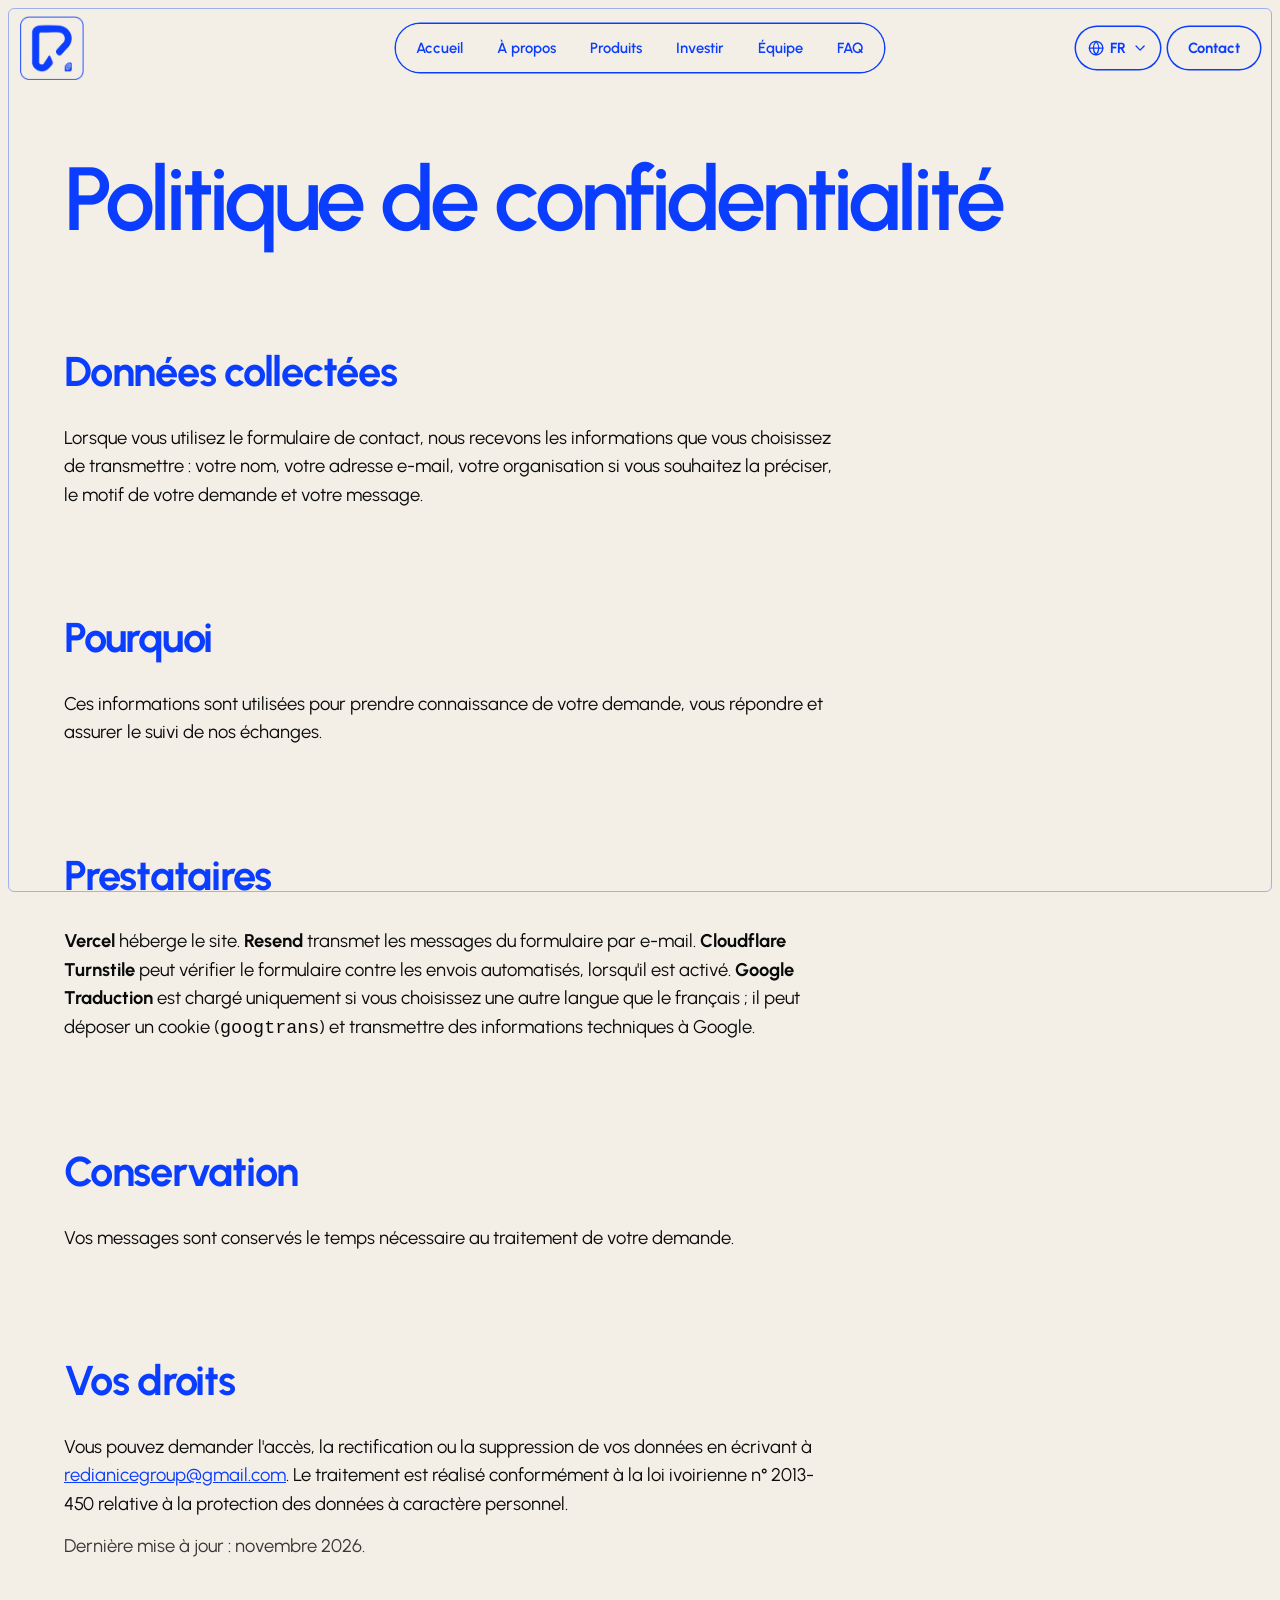
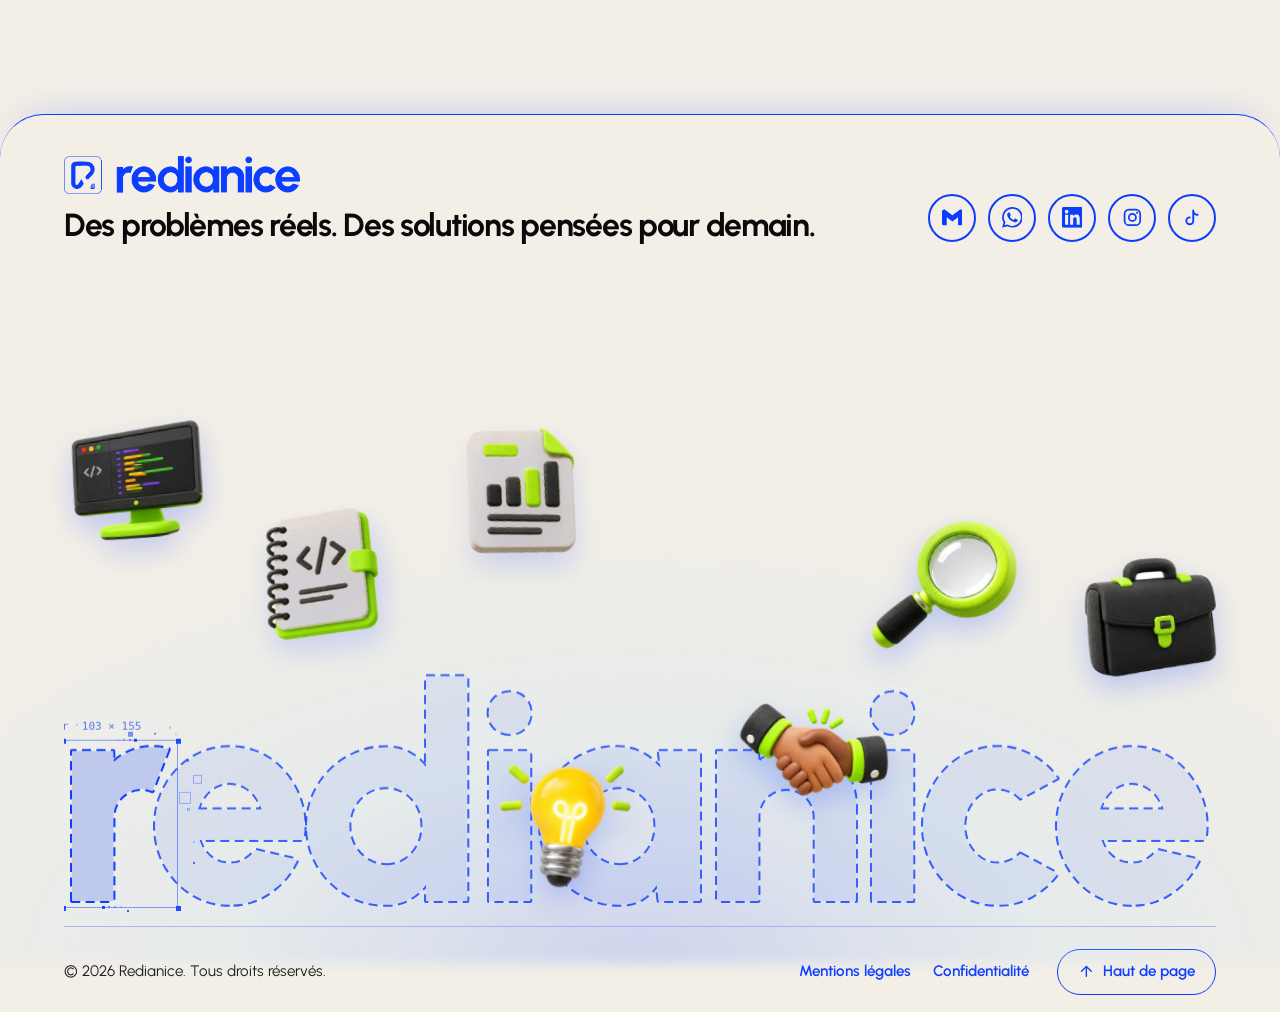
==== commit 674c7e7b: "v33" ====
--- a/confidentialite/index.html
+++ b/confidentialite/index.html
@@ -36,7 +36,7 @@
     <a class="pillbar nav-contact" href="/#contact">Contact</a>
   </div>
   <button class="mbtn" id="menuBtn" type="button" aria-expanded="false" aria-controls="menuPanel" aria-label="Menu"><span class="mbtn__slide"><span class="mbtn__state mbtn__state--a"><span class="mbtn__roll"><span>Menu</span><span>Menu</span></span></span><span class="mbtn__state mbtn__state--b"><span class="mbtn__roll"><span>Fermer</span><span>Fermer</span></span></span></span></button>
-  <div class="mpanel" id="menuPanel" inert><nav aria-label="Navigation mobile"><div class="mrow"><div class="mitem"><span class="marrow"><svg class="ic" aria-hidden="true"><use href="#i-arrow-right"/></svg></span><a class="mlink" href="/">Accueil</a></div></div><div class="mrow"><div class="mitem"><span class="marrow"><svg class="ic" aria-hidden="true"><use href="#i-arrow-right"/></svg></span><a class="mlink" href="/#apropos">À propos</a></div></div><div class="mrow"><div class="mitem"><span class="marrow"><svg class="ic" aria-hidden="true"><use href="#i-arrow-right"/></svg></span><a class="mlink" href="/#produits">Nos produits</a></div></div><div class="mrow"><div class="mitem"><span class="marrow"><svg class="ic" aria-hidden="true"><use href="#i-arrow-right"/></svg></span><a class="mlink" href="/#investir">Investir</a></div></div><div class="mrow"><div class="mitem"><span class="marrow"><svg class="ic" aria-hidden="true"><use href="#i-arrow-right"/></svg></span><a class="mlink" href="/#equipe">Équipe</a></div></div><div class="mrow"><div class="mitem"><span class="marrow"><svg class="ic" aria-hidden="true"><use href="#i-arrow-right"/></svg></span><a class="mlink" href="/#faq">FAQ</a></div></div><div class="mrow"><div class="mitem"><span class="marrow"><svg class="ic" aria-hidden="true"><use href="#i-arrow-right"/></svg></span><a class="mlink" href="/#contact">Contact</a></div></div></nav><div class="mfoot"><div class="mlang notranslate" translate="no" role="group" aria-label="Langue du site"><button type="button" data-lang="fr" lang="fr" aria-label="Français" title="Français" aria-current="true">FR</button><button type="button" data-lang="en" lang="en" aria-label="English" title="English" aria-current="false">EN</button><button type="button" data-lang="ar" lang="ar" aria-label="العربية" title="العربية" aria-current="false">AR</button><button type="button" data-lang="zh-CN" lang="zh" aria-label="中文" title="中文" aria-current="false">ZH</button><button type="button" data-lang="pt" lang="pt" aria-label="Português" title="Português" aria-current="false">PT</button></div><div class="msocial"><a href="mailto:redianicegroup@gmail.com"><svg class="ic" aria-hidden="true"><use href="#i-mail"/></svg>redianicegroup@gmail.com</a></div></div></div>
+  <div class="mpanel" id="menuPanel" inert><nav aria-label="Navigation mobile"><div class="mrow"><div class="mitem"><span class="marrow"><svg class="ic" aria-hidden="true"><use href="#i-arrow-right"/></svg></span><a class="mlink" href="/">Accueil</a></div></div><div class="mrow"><div class="mitem"><span class="marrow"><svg class="ic" aria-hidden="true"><use href="#i-arrow-right"/></svg></span><a class="mlink" href="/#apropos">À propos</a></div></div><div class="mrow"><div class="mitem"><span class="marrow"><svg class="ic" aria-hidden="true"><use href="#i-arrow-right"/></svg></span><a class="mlink" href="/#produits">Nos produits</a></div></div><div class="mrow"><div class="mitem"><span class="marrow"><svg class="ic" aria-hidden="true"><use href="#i-arrow-right"/></svg></span><a class="mlink" href="/#investir">Investir</a></div></div><div class="mrow"><div class="mitem"><span class="marrow"><svg class="ic" aria-hidden="true"><use href="#i-arrow-right"/></svg></span><a class="mlink" href="/#equipe">Équipe</a></div></div><div class="mrow"><div class="mitem"><span class="marrow"><svg class="ic" aria-hidden="true"><use href="#i-arrow-right"/></svg></span><a class="mlink" href="/#faq">FAQ</a></div></div><div class="mrow"><div class="mitem"><span class="marrow"><svg class="ic" aria-hidden="true"><use href="#i-arrow-right"/></svg></span><a class="mlink" href="/#contact">Contact</a></div></div></nav><div class="mfoot"><div class="mlang notranslate" translate="no"><label class="sr" for="langSel">Langue du site</label><select id="langSel"><option value="fr" lang="fr">Français</option><option value="en" lang="en">English</option><option value="ar" lang="ar">العربية</option><option value="zh-CN" lang="zh">中文</option><option value="pt" lang="pt">Português</option></select></div><div class="msocial"><a class="mfb" href="mailto:redianicegroup@gmail.com" aria-label="Gmail"><svg class="ic ic--fill" aria-hidden="true"><use href="#i-gmail"/></svg></a><a class="mfb" href="https://wa.me/2250566191444" target="_blank" rel="noopener noreferrer" aria-label="WhatsApp"><svg class="ic ic--fill" aria-hidden="true"><use href="#i-whatsapp"/></svg></a><a class="mfb" href="https://www.linkedin.com/company/redianice" target="_blank" rel="noopener noreferrer" aria-label="LinkedIn"><svg class="ic ic--fill" aria-hidden="true"><use href="#i-linkedin"/></svg></a><a class="mfb" href="https://www.instagram.com/redianice" target="_blank" rel="noopener noreferrer" aria-label="Instagram"><svg class="ic ic--fill" aria-hidden="true"><use href="#i-instagram"/></svg></a><a class="mfb" href="https://www.tiktok.com/@redianice" target="_blank" rel="noopener noreferrer" aria-label="TikTok"><svg class="ic ic--fill" aria-hidden="true"><use href="#i-tiktok"/></svg></a></div></div></div>
 </header>
 
 <main id="main">
--- a/css/style.css
+++ b/css/style.css
@@ -654,3 +654,92 @@
 .pcard .pill--off,.pcard .pill--off:hover{background:#dcd8d0;border-color:#dcd8d0;color:#8a857b;cursor:not-allowed;box-shadow:none;transform:none}
 .pcard .pill--off .ic{opacity:.7}
 .pcard .pcard__note{margin:0;max-width:30em;font-size:.88rem;line-height:1.4;opacity:.75}
+
+/* ================= V28 =================
+   1) « Notre méthode » et « Notre approche » sont des sections à part (même padding que les autres sections ; « Les débuts de Redianice » a été retirée en V29) :
+      le zigzag de la marque s'arrête à « De l'observation à la solution. ».
+   2) Survol des cartes en grille : le dégradé bleu du fond du hero (mêmes bleus que DEFAULTS dans js/hero-bg.js).
+   3) Pied de page : slogan noir, objets fusée et globe retirés, mise en forme reprise ; l'en-tête s'efface à l'arrivée du pied de page. */
+
+/* ---------- 1) Sections « solo » (reprennent le style de texte de la grande section À propos) ---------- */
+.about--solo>.uses__h{margin-top:0}
+
+/* ---------- 2) Survol : dégradé du hero sur toutes les cartes de grille ---------- */
+@property --hg{syntax:"<number>";inherits:false;initial-value:0}
+@property --gx{syntax:"<percentage>";inherits:false;initial-value:50%}
+@property --gy{syntax:"<percentage>";inherits:false;initial-value:55%}
+.pcard,.pcard--soon,.flow li,.flow li.is-now,.deal,.steps li,.tp-work li,.tp-work li:hover{
+  --hg:0;
+  background-image:
+    radial-gradient(95% 70% at var(--gx) var(--gy),rgba(123,151,255,calc(.5*var(--hg))) 0%,rgba(123,151,255,calc(.26*var(--hg))) 48%,rgba(123,151,255,0) 100%),
+    linear-gradient(180deg,rgba(246,248,255,calc(.85*var(--hg))) 0%,rgba(180,220,255,calc(.5*var(--hg))) 40%,rgba(127,211,251,calc(.32*var(--hg))) 74%,rgba(246,248,255,calc(.6*var(--hg))) 100%);
+  transition:--hg .6s var(--ease),--gx .45s var(--ease),--gy .45s var(--ease),border-color .3s,transform .4s var(--ease);
+}
+.tp-work li,.tp-work li:hover{background-color:transparent}
+.pcard:hover,.pcard:focus-within,.flow li:hover,.deal:hover,.deal:focus-within,.steps li:hover,.tp-work li:hover{--hg:1}
+.flow li{position:relative}
+.flow li:hover,.deal:hover,.steps li:hover,.tp-work li:hover,.pcard:hover{border-color:var(--blue)}
+.flow li:hover{z-index:1}
+@media(prefers-reduced-motion:reduce){
+  .pcard,.pcard--soon,.flow li,.flow li.is-now,.deal,.steps li,.tp-work li{transition:border-color .2s}
+}
+
+/* ---------- 3) En-tête : s'efface quand on arrive dans le pied de page (classe .is-away, js/main.js) ---------- */
+.nav{transition:transform .55s var(--ease),opacity .35s ease}
+.nav.is-away{transform:translateY(calc(-100% - 28px));opacity:0;visibility:hidden;pointer-events:none;transition:transform .55s var(--ease),opacity .35s ease,visibility 0s .55s}
+@media(prefers-reduced-motion:reduce){.nav,.nav.is-away{transition:none}}
+
+/* ---------- 3) Pied de page ---------- */
+.foot{border-radius:clamp(22px,4vw,44px) clamp(22px,4vw,44px) 0 0;box-shadow:0 -18px 40px -24px rgba(11,61,255,.25);padding-top:clamp(56px,8vw,104px)}
+.foot__main{gap:clamp(24px,4vw,44px)}
+.foot__logo img{height:clamp(30px,3.4vw,38px)}
+/* Slogan en noir */
+.foot .foot__tag{color:var(--ink);opacity:1;margin-top:clamp(22px,3vw,34px);max-width:14em;font-size:clamp(2rem,5.4vw,3.8rem);line-height:1.04;letter-spacing:-.04em;text-wrap:balance}
+/* Icônes : cercles plus larges, soulèvement au survol */
+.foot__social{gap:12px;margin-top:clamp(22px,3vw,32px);flex-wrap:wrap}
+.foot .pill--icon{width:48px;min-height:48px;padding:0;transition:transform .4s var(--ease),background .25s,color .25s,border-color .25s,box-shadow .4s var(--ease)}
+.foot .pill--icon:hover{transform:translateY(-4px);box-shadow:0 14px 22px -12px rgba(11,61,255,.55)}
+/* Scène du filigrane : halo bleu discret du hero derrière le mot */
+.foot__stage::before{content:"";position:absolute;left:-6%;right:-6%;bottom:-8%;height:78%;pointer-events:none;background:radial-gradient(70% 90% at 50% 100%,rgba(123,151,255,.3) 0%,rgba(180,220,255,.2) 45%,rgba(246,248,255,0) 100%);filter:blur(6px)}
+/* Barre du bas : copyright en haut, puis liens légaux et « Haut de page » sur la même ligne */
+.foot__bar{gap:14px 28px;padding-top:22px}
+.foot__bar>p{flex:1 1 100%;margin:0}
+.foot__legal{flex:1 1 auto;gap:6px 22px}
+.foot__legal a{text-decoration:underline;text-decoration-color:transparent;text-underline-offset:5px;transition:text-decoration-color .25s}
+.foot__legal a:hover{text-decoration:underline;text-decoration-color:currentColor}
+.foot__up{flex:none;padding:10px 20px;transition:background .25s,color .25s,transform .4s var(--ease)}
+.foot__up .ic{transition:transform .4s var(--ease)}
+.foot__up:hover .ic{transform:translateY(-3px)}
+@media(min-width:760px){
+  .foot__bar>p{flex:1 1 auto}
+  .foot__legal{flex:0 1 auto}
+}
+
+/* ================= V31 : pied de page plein écran =================
+   Le pied de page (logo, slogan, réseaux, mot « redianice » et objets, barre du bas) occupe exactement un écran, sur ordinateur comme sur téléphone
+   (100svh : la hauteur de l'écran avec les barres du navigateur affichées ; 100vh en repli). La scène du mot prend toute la hauteur qui reste
+   (flex: 1) : js/footer-fx.js y répartit les 7 objets au-dessus du mot, comme sur la capture. Écran très bas : le pied de page dépasse un peu l'écran
+   plutôt que d'écraser le mot.
+   Réglages : tailles du slogan ci-dessous, SET_DESKTOP / SET_PHONE et rig() dans js/footer-fx.js. */
+.foot{display:flex;flex-direction:column;min-height:100vh;min-height:100svh;gap:clamp(8px,1.6svh,16px);padding-top:clamp(24px,4.5svh,56px);padding-bottom:clamp(14px,2.2svh,24px)}
+.foot__main,.foot__bar{flex:none}
+.foot__stage{flex:1 1 auto;height:auto;min-height:clamp(190px,27vw,430px)}
+/* téléphone et tablette : le slogan s'adapte aussi à la hauteur de l'écran */
+.foot .foot__tag{font-size:clamp(1.5rem,min(8.2vw,5.2svh),3rem)}
+@media(min-width:900px){
+  /* ordinateur : logo, puis slogan sur une ligne avec les icônes à droite (gagne ~200 px de hauteur) */
+  .foot__brand{display:grid;grid-template-columns:minmax(0,1fr) auto;grid-template-areas:"logo logo" "tag social";align-items:end;column-gap:clamp(20px,3vw,48px)}
+  .foot__logo{grid-area:logo;justify-self:start}
+  .foot .foot__tag{grid-area:tag;max-width:none;margin-top:clamp(8px,1.6svh,18px);font-size:clamp(1.5rem,2.5vw,3rem)}
+  .foot__social{grid-area:social;margin-top:0}
+}
+/* écran bas (petit téléphone, tablette en paysage) : on resserre le haut et la barre du bas pour garder un seul écran */
+@media(max-width:899px) and (max-height:700px){
+  .foot{padding-top:20px}
+  .foot__main{gap:14px}
+  .foot .foot__tag{font-size:clamp(1.35rem,min(7.4vw,4.6svh),2.2rem);margin-top:14px}
+  .foot__social{margin-top:14px}
+  .foot .pill--icon{width:42px;min-height:42px}
+  .foot__bar{gap:8px 18px;padding-top:12px}
+  .foot__bar>p{font-size:.88rem}
+}
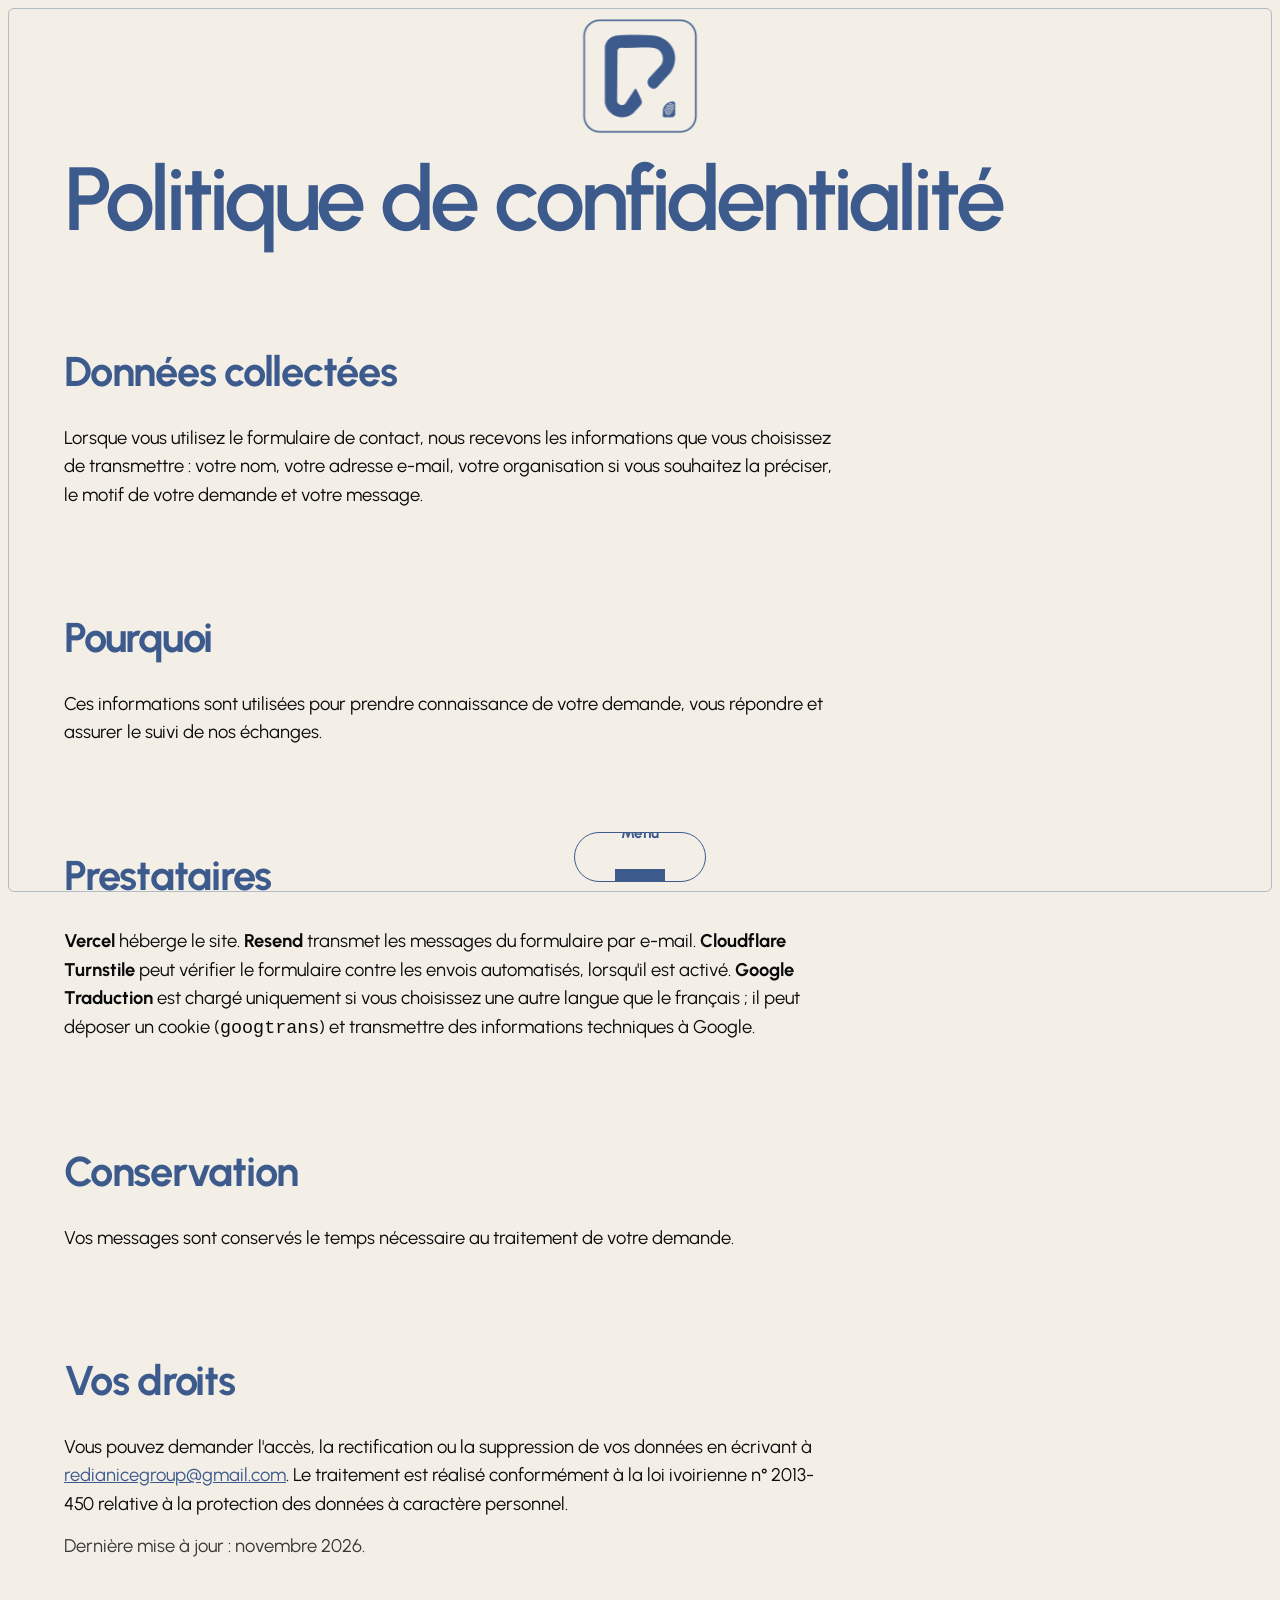
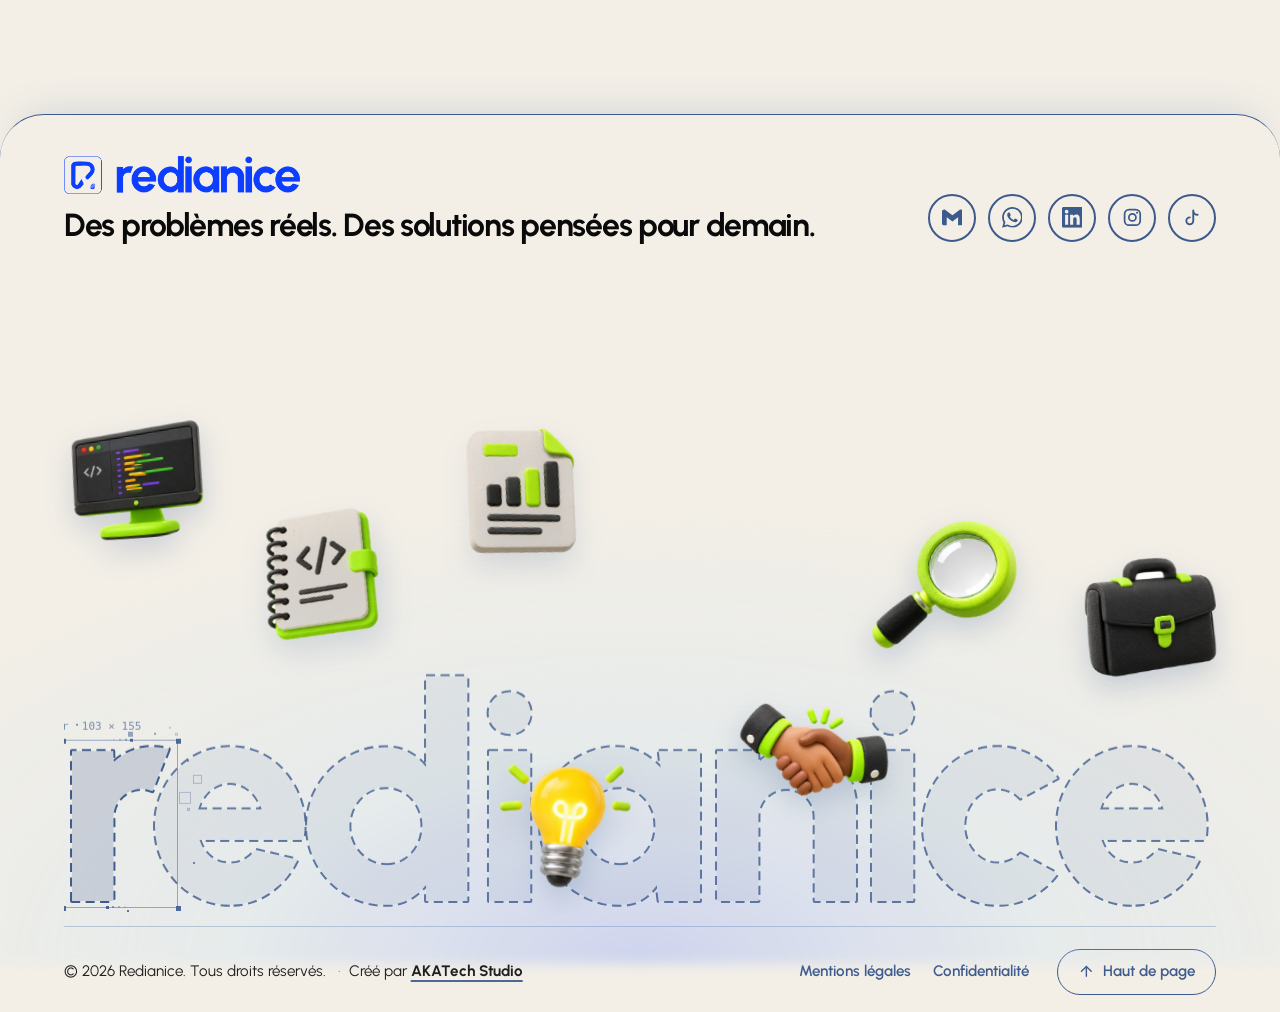
==== commit 4c8a6c4a: "v38" ====
--- a/confidentialite/index.html
+++ b/confidentialite/index.html
@@ -24,19 +24,22 @@
 <link rel="preload" href="/assets/fonts/urbanist-latin-wght-normal.woff2" as="font" type="font/woff2" crossorigin>
 <link rel="stylesheet" href="/css/style.css">
 <script>document.documentElement.classList.add('js')</script>
+<link rel="preload" href="/assets/logo-loader.gif" as="image" type="image/gif">
 </head>
 <body>
+<div class="site-loader" id="siteLoader" role="status" aria-label="Chargement de Redianice"><img src="/assets/logo-loader.gif" alt="" width="1024" height="1024" fetchpriority="high"></div>
+
 <svg width="0" height="0" style="position:absolute" aria-hidden="true" focusable="false"><defs><symbol id="i-search" viewBox="0 0 24 24"><circle cx="11" cy="11" r="8"/><path d="m21 21-4.3-4.3"/></symbol><symbol id="i-pencil" viewBox="0 0 24 24"><path d="M21.174 6.812a1 1 0 0 0-3.986-3.987L3.842 16.174a2 2 0 0 0-.5.83l-1.321 4.352a.5.5 0 0 0 .623.622l4.353-1.32a2 2 0 0 0 .83-.497z"/><path d="m15 5 4 4"/></symbol><symbol id="i-flask-conical" viewBox="0 0 24 24"><path d="M10 2v7.527a2 2 0 0 1-.211.896L4.72 20.55a1 1 0 0 0 .9 1.45h12.76a1 1 0 0 0 .9-1.45l-5.069-10.127A2 2 0 0 1 14 9.527V2"/><path d="M8.5 2h7"/><path d="M7 16h10"/></symbol><symbol id="i-rocket" viewBox="0 0 24 24"><path d="M4.5 16.5c-1.5 1.26-2 5-2 5s3.74-.5 5-2c.71-.84.7-2.13-.09-2.91a2.18 2.18 0 0 0-2.91-.09z"/><path d="m12 15-3-3a22 22 0 0 1 2-3.95A12.88 12.88 0 0 1 22 2c0 2.72-.78 7.5-6 11a22.35 22.35 0 0 1-4 2z"/><path d="M9 12H4s.55-3.03 2-4c1.62-1.08 5 0 5 0"/><path d="M12 15v5s3.03-.55 4-2c1.08-1.62 0-5 0-5"/></symbol><symbol id="i-building-2" viewBox="0 0 24 24"><path d="M6 22V4a2 2 0 0 1 2-2h8a2 2 0 0 1 2 2v18Z"/><path d="M6 12H4a2 2 0 0 0-2 2v6a2 2 0 0 0 2 2h2"/><path d="M18 9h2a2 2 0 0 1 2 2v9a2 2 0 0 1-2 2h-2"/><path d="M10 6h4"/><path d="M10 10h4"/><path d="M10 14h4"/><path d="M10 18h4"/></symbol><symbol id="i-trending-up" viewBox="0 0 24 24"><polyline points="22 7 13.5 15.5 8.5 10.5 2 17"/><polyline points="16 7 22 7 22 13"/></symbol><symbol id="i-shield-check" viewBox="0 0 24 24"><path d="M20 13c0 5-3.5 7.5-7.66 8.95a1 1 0 0 1-.67-.01C7.5 20.5 4 18 4 13V6a1 1 0 0 1 1-1c2 0 4.5-1.2 6.24-2.72a1.17 1.17 0 0 1 1.52 0C14.51 3.81 17 5 19 5a1 1 0 0 1 1 1z"/><path d="m9 12 2 2 4-4"/></symbol><symbol id="i-users" viewBox="0 0 24 24"><path d="M16 21v-2a4 4 0 0 0-4-4H6a4 4 0 0 0-4 4v2"/><circle cx="9" cy="7" r="4"/><path d="M22 21v-2a4 4 0 0 0-3-3.87"/><path d="M16 3.13a4 4 0 0 1 0 7.75"/></symbol><symbol id="i-scale" viewBox="0 0 24 24"><path d="m16 16 3-8 3 8c-.87.65-1.92 1-3 1s-2.13-.35-3-1Z"/><path d="m2 16 3-8 3 8c-.87.65-1.92 1-3 1s-2.13-.35-3-1Z"/><path d="M7 21h10"/><path d="M12 3v18"/><path d="M3 7h2c2 0 5-1 7-2 2 1 5 2 7 2h2"/></symbol><symbol id="i-code-xml" viewBox="0 0 24 24"><path d="m18 16 4-4-4-4"/><path d="m6 8-4 4 4 4"/><path d="m14.5 4-5 16"/></symbol><symbol id="i-palette" viewBox="0 0 24 24"><circle cx="13.5" cy="6.5" r=".5" fill="currentColor"/><circle cx="17.5" cy="10.5" r=".5" fill="currentColor"/><circle cx="8.5" cy="7.5" r=".5" fill="currentColor"/><circle cx="6.5" cy="12.5" r=".5" fill="currentColor"/><path d="M12 2C6.5 2 2 6.5 2 12s4.5 10 10 10c.926 0 1.648-.746 1.648-1.688 0-.437-.18-.835-.437-1.125-.29-.289-.438-.652-.438-1.125a1.64 1.64 0 0 1 1.668-1.668h1.996c3.051 0 5.555-2.503 5.555-5.554C21.965 6.012 17.461 2 12 2z"/></symbol><symbol id="i-sparkles" viewBox="0 0 24 24"><path d="M9.937 15.5A2 2 0 0 0 8.5 14.063l-6.135-1.582a.5.5 0 0 1 0-.962L8.5 9.936A2 2 0 0 0 9.937 8.5l1.582-6.135a.5.5 0 0 1 .963 0L14.063 8.5A2 2 0 0 0 15.5 9.937l6.135 1.581a.5.5 0 0 1 0 .964L15.5 14.063a2 2 0 0 0-1.437 1.437l-1.582 6.135a.5.5 0 0 1-.963 0z"/><path d="M20 3v4"/><path d="M22 5h-4"/><path d="M4 17v2"/><path d="M5 18H3"/></symbol><symbol id="i-lightbulb" viewBox="0 0 24 24"><path d="M15 14c.2-1 .7-1.7 1.5-2.5 1-.9 1.5-2.2 1.5-3.5A6 6 0 0 0 6 8c0 1 .2 2.2 1.5 3.5.7.7 1.3 1.5 1.5 2.5"/><path d="M9 18h6"/><path d="M10 22h4"/></symbol><symbol id="i-layout-grid" viewBox="0 0 24 24"><rect width="7" height="7" x="3" y="3" rx="1"/><rect width="7" height="7" x="14" y="3" rx="1"/><rect width="7" height="7" x="14" y="14" rx="1"/><rect width="7" height="7" x="3" y="14" rx="1"/></symbol><symbol id="i-arrow-right" viewBox="0 0 24 24"><path d="M5 12h14"/><path d="m12 5 7 7-7 7"/></symbol><symbol id="i-arrow-up-right" viewBox="0 0 24 24"><path d="M7 7h10v10"/><path d="M7 17 17 7"/></symbol><symbol id="i-chevron-left" viewBox="0 0 24 24"><path d="m15 18-6-6 6-6"/></symbol><symbol id="i-chevron-right" viewBox="0 0 24 24"><path d="m9 18 6-6-6-6"/></symbol><symbol id="i-mail" viewBox="0 0 24 24"><rect width="20" height="16" x="2" y="4" rx="2"/><path d="m22 7-8.97 5.7a1.94 1.94 0 0 1-2.06 0L2 7"/></symbol><symbol id="i-facebook" viewBox="0 0 24 24"><path d="M18 2h-3a5 5 0 0 0-5 5v3H7v4h3v8h4v-8h3l1-4h-4V7a1 1 0 0 1 1-1h3z"/></symbol><symbol id="i-heart-pulse" viewBox="0 0 24 24"><path d="M19 14c1.49-1.46 3-3.21 3-5.5A5.5 5.5 0 0 0 16.5 3c-1.76 0-3 .5-4.5 2-1.5-1.5-2.74-2-4.5-2A5.5 5.5 0 0 0 2 8.5c0 2.3 1.5 4.05 3 5.5l7 7Z"/><path d="M3.22 12H9.5l.5-1 2 4.5 2-7 1.5 3.5h5.27"/></symbol><symbol id="i-qr-code" viewBox="0 0 24 24"><rect width="5" height="5" x="3" y="3" rx="1"/><rect width="5" height="5" x="16" y="3" rx="1"/><rect width="5" height="5" x="3" y="16" rx="1"/><path d="M21 16h-3a2 2 0 0 0-2 2v3"/><path d="M21 21v.01"/><path d="M12 7v3a2 2 0 0 1-2 2H7"/><path d="M3 12h.01"/><path d="M12 3h.01"/><path d="M12 16v.01"/><path d="M16 12h1"/><path d="M21 12v.01"/><path d="M12 21v-1"/></symbol><symbol id="i-file-text" viewBox="0 0 24 24"><path d="M15 2H6a2 2 0 0 0-2 2v16a2 2 0 0 0 2 2h12a2 2 0 0 0 2-2V7Z"/><path d="M14 2v4a2 2 0 0 0 2 2h4"/><path d="M10 9H8"/><path d="M16 13H8"/><path d="M16 17H8"/></symbol><symbol id="i-bell" viewBox="0 0 24 24"><path d="M10.268 21a2 2 0 0 0 3.464 0"/><path d="M3.262 15.326A1 1 0 0 0 4 17h16a1 1 0 0 0 .74-1.673C19.41 13.956 18 12.499 18 8A6 6 0 0 0 6 8c0 4.499-1.411 5.956-2.738 7.326"/></symbol><symbol id="i-smartphone" viewBox="0 0 24 24"><rect width="14" height="20" x="5" y="2" rx="2" ry="2"/><path d="M12 18h.01"/></symbol><symbol id="i-globe" viewBox="0 0 24 24"><circle cx="12" cy="12" r="10"/><path d="M12 2a14.5 14.5 0 0 0 0 20 14.5 14.5 0 0 0 0-20"/><path d="M2 12h20"/></symbol><symbol id="i-chevron-down" viewBox="0 0 24 24"><path d="m6 9 6 6 6-6"/></symbol><symbol id="i-gmail" viewBox="0 0 24 24"><path d="M24 5.457v13.909c0 .904-.732 1.636-1.636 1.636h-3.819V11.73L12 16.64l-6.545-4.91v9.273H1.636A1.636 1.636 0 0 1 0 19.366V5.457c0-2.023 2.309-3.178 3.927-1.964L5.455 4.64 12 9.548l6.545-4.91 1.528-1.145C21.69 2.28 24 3.434 24 5.457z"/></symbol><symbol id="i-whatsapp" viewBox="0 0 24 24"><path d="M17.472 14.382c-.297-.149-1.758-.867-2.03-.967-.273-.099-.471-.148-.67.15-.197.297-.767.966-.94 1.164-.173.199-.347.223-.644.075-.297-.15-1.255-.463-2.39-1.475-.883-.788-1.48-1.761-1.653-2.059-.173-.297-.018-.458.13-.606.134-.133.298-.347.446-.52.149-.174.198-.298.298-.497.099-.198.05-.371-.025-.52-.075-.149-.669-1.612-.916-2.207-.242-.579-.487-.5-.669-.51-.173-.008-.371-.01-.57-.01-.198 0-.52.074-.792.372-.272.297-1.04 1.016-1.04 2.479 0 1.462 1.065 2.875 1.213 3.074.149.198 2.096 3.2 5.077 4.487.709.306 1.262.489 1.694.625.712.227 1.36.195 1.871.118.571-.085 1.758-.719 2.006-1.413.248-.694.248-1.289.173-1.413-.074-.124-.272-.198-.57-.347m-5.421 7.403h-.004a9.87 9.87 0 0 1-5.031-1.378l-.361-.214-3.741.982.998-3.648-.235-.374a9.86 9.86 0 0 1-1.51-5.26c.001-5.45 4.436-9.884 9.888-9.884 2.64 0 5.122 1.03 6.988 2.898a9.825 9.825 0 0 1 2.893 6.994c-.003 5.45-4.437 9.884-9.885 9.884m8.413-18.297A11.815 11.815 0 0 0 12.05 0C5.495 0 .16 5.335.157 11.892c0 2.096.547 4.142 1.588 5.945L.057 24l6.305-1.654a11.882 11.882 0 0 0 5.683 1.448h.005c6.554 0 11.89-5.335 11.893-11.893a11.821 11.821 0 0 0-3.48-8.413Z"/></symbol><symbol id="i-linkedin" viewBox="0 0 24 24"><path d="M20.447 20.452h-3.554v-5.569c0-1.328-.027-3.037-1.852-3.037-1.853 0-2.136 1.445-2.136 2.939v5.667H9.351V9h3.414v1.561h.046c.477-.9 1.637-1.85 3.37-1.85 3.601 0 4.267 2.37 4.267 5.455v6.286zM5.337 7.433c-1.144 0-2.063-.926-2.063-2.065 0-1.138.92-2.063 2.063-2.063 1.14 0 2.064.925 2.064 2.063 0 1.139-.925 2.065-2.064 2.065zm1.782 13.019H3.555V9h3.564v11.452zM22.225 0H1.771C.792 0 0 .774 0 1.729v20.542C0 23.227.792 24 1.771 24h20.451C23.2 24 24 23.227 24 22.271V1.729C24 .774 23.2 0 22.222 0h.003z"/></symbol><symbol id="i-instagram" viewBox="0 0 24 24"><rect x="3" y="3" width="18" height="18" rx="5.2" fill="none" stroke="currentColor" stroke-width="2"/><circle cx="12" cy="12" r="4.1" fill="none" stroke="currentColor" stroke-width="2"/><circle cx="17.4" cy="6.6" r="1.25" fill="currentColor" stroke="none"/></symbol><symbol id="i-tiktok" viewBox="0 0 24 24"><path d="M9 12a4 4 0 1 0 4 4V4a5 5 0 0 0 5 5" fill="none" stroke="currentColor" stroke-width="2.2" stroke-linecap="round" stroke-linejoin="round"/></symbol><symbol id="i-arrow-up" viewBox="0 0 24 24"><path d="m5 12 7-7 7 7"/><path d="M12 19V5"/></symbol></defs></svg>
 <a class="skip" href="#main">Aller au contenu</a>
 <header class="nav">
-  <a href="/" class="pillbar logo" aria-label="Redianice, accueil"><img class="logo__m" src="/assets/mark-fonce.png" alt="" width="145" height="145"></a>
+  <a href="/" class="pillbar logo" aria-label="Redianice, accueil"><img class="logo__m" src="/assets/logo-redianice.webp" alt="" width="145" height="145"></a>
   <nav class="nav__links" id="links" aria-label="Navigation principale"><a href="/">Accueil</a><a href="/#apropos">À propos</a><a href="/#produits">Produits</a><a href="/investir/">Investir</a><a href="/#equipe">Équipe</a><a href="/#faq">FAQ</a></nav>
   <div class="nav__right">
     <div class="lang notranslate" translate="no"><button class="pillbar lang__btn" id="langBtn" type="button" aria-haspopup="true" aria-expanded="false" aria-controls="langList" aria-label="Langue du site"><svg class="ic" aria-hidden="true"><use href="#i-globe"/></svg><span class="lang__cur">FR</span><svg class="ic" aria-hidden="true"><use href="#i-chevron-down"/></svg></button><ul class="lang__list" id="langList" hidden><li><button type="button" data-lang="fr" lang="fr" aria-current="true">Français<small>FR</small></button></li><li><button type="button" data-lang="en" lang="en" aria-current="false">English<small>EN</small></button></li><li><button type="button" data-lang="ar" lang="ar" aria-current="false">العربية<small>AR</small></button></li><li><button type="button" data-lang="zh-CN" lang="zh" aria-current="false">中文<small>ZH</small></button></li><li><button type="button" data-lang="pt" lang="pt" aria-current="false">Português<small>PT</small></button></li></ul></div>
     <a class="pillbar nav-contact" href="/#contact">Contact</a>
   </div>
   <button class="mbtn" id="menuBtn" type="button" aria-expanded="false" aria-controls="menuPanel" aria-label="Menu"><span class="mbtn__slide"><span class="mbtn__state mbtn__state--a"><span class="mbtn__roll"><span>Menu</span><span>Menu</span></span></span><span class="mbtn__state mbtn__state--b"><span class="mbtn__roll"><span>Fermer</span><span>Fermer</span></span></span></span></button>
-  <div class="mpanel" id="menuPanel" inert><nav aria-label="Navigation mobile"><div class="mrow"><div class="mitem"><span class="marrow"><svg class="ic" aria-hidden="true"><use href="#i-arrow-right"/></svg></span><a class="mlink" href="/">Accueil</a></div></div><div class="mrow"><div class="mitem"><span class="marrow"><svg class="ic" aria-hidden="true"><use href="#i-arrow-right"/></svg></span><a class="mlink" href="/#apropos">À propos</a></div></div><div class="mrow"><div class="mitem"><span class="marrow"><svg class="ic" aria-hidden="true"><use href="#i-arrow-right"/></svg></span><a class="mlink" href="/#produits">Nos produits</a></div></div><div class="mrow"><div class="mitem"><span class="marrow"><svg class="ic" aria-hidden="true"><use href="#i-arrow-right"/></svg></span><a class="mlink" href="/#investir">Investir</a></div></div><div class="mrow"><div class="mitem"><span class="marrow"><svg class="ic" aria-hidden="true"><use href="#i-arrow-right"/></svg></span><a class="mlink" href="/#equipe">Équipe</a></div></div><div class="mrow"><div class="mitem"><span class="marrow"><svg class="ic" aria-hidden="true"><use href="#i-arrow-right"/></svg></span><a class="mlink" href="/#faq">FAQ</a></div></div><div class="mrow"><div class="mitem"><span class="marrow"><svg class="ic" aria-hidden="true"><use href="#i-arrow-right"/></svg></span><a class="mlink" href="/#contact">Contact</a></div></div></nav><div class="mfoot"><div class="mlang notranslate" translate="no"><label class="sr" for="langSel">Langue du site</label><select id="langSel"><option value="fr" lang="fr">Français</option><option value="en" lang="en">English</option><option value="ar" lang="ar">العربية</option><option value="zh-CN" lang="zh">中文</option><option value="pt" lang="pt">Português</option></select></div><div class="msocial"><a class="mfb" href="mailto:redianicegroup@gmail.com" aria-label="Gmail"><svg class="ic ic--fill" aria-hidden="true"><use href="#i-gmail"/></svg></a><a class="mfb" href="https://wa.me/2250566191444" target="_blank" rel="noopener noreferrer" aria-label="WhatsApp"><svg class="ic ic--fill" aria-hidden="true"><use href="#i-whatsapp"/></svg></a><a class="mfb" href="https://www.linkedin.com/company/redianice" target="_blank" rel="noopener noreferrer" aria-label="LinkedIn"><svg class="ic ic--fill" aria-hidden="true"><use href="#i-linkedin"/></svg></a><a class="mfb" href="https://www.instagram.com/redianice" target="_blank" rel="noopener noreferrer" aria-label="Instagram"><svg class="ic ic--fill" aria-hidden="true"><use href="#i-instagram"/></svg></a><a class="mfb" href="https://www.tiktok.com/@redianice" target="_blank" rel="noopener noreferrer" aria-label="TikTok"><svg class="ic ic--fill" aria-hidden="true"><use href="#i-tiktok"/></svg></a></div></div></div>
+  <div class="mpanel" id="menuPanel" inert role="dialog" aria-modal="true" aria-label="Menu principal"><div class="mtop"><div class="mlangs notranslate" translate="no" role="group" aria-label="Langue du site"><button type="button" data-lang="fr" lang="fr" aria-label="Français" aria-current="true">FR</button><button type="button" data-lang="en" lang="en" aria-label="English" aria-current="false">EN</button><button type="button" data-lang="ar" lang="ar" aria-label="العربية" aria-current="false">AR</button><button type="button" data-lang="zh-CN" lang="zh" aria-label="中文" aria-current="false">ZH</button><button type="button" data-lang="pt" lang="pt" aria-label="Português" aria-current="false">PT</button></div><a class="mlogo" href="/" aria-label="Redianice, accueil"><img src="/assets/logo-redianice.webp" alt="" width="104" height="104"></a><button class="mclose" type="button" aria-label="Fermer le menu"><span class="mclose__t">Fermer</span><span class="mclose__x" aria-hidden="true"><svg viewBox="0 0 24 24"><path d="M18 6 6 18M6 6l12 12"/></svg></span></button></div><nav class="mnav" aria-label="Navigation principale"><div class="mrow"><a class="mlink" href="/#apropos"><span class="mlink__t">À propos</span><span class="mlink__dot" aria-hidden="true"></span></a></div><div class="mrow"><a class="mlink" href="/#produits"><span class="mlink__t">Projets</span><span class="mlink__dot" aria-hidden="true"></span></a></div><div class="mrow"><a class="mlink" href="/#equipe"><span class="mlink__t">Équipe</span><span class="mlink__dot" aria-hidden="true"></span></a></div><div class="mrow"><a class="mlink" href="/#contact"><span class="mlink__t">Contact</span><span class="mlink__dot" aria-hidden="true"></span></a></div></nav><div class="mbot"><nav class="msub" aria-label="Liens secondaires"><a href="/#investir">Investir</a><a href="/#faq">FAQ</a><a href="/mentions-legales/">Mentions légales</a><a href="/confidentialite/">Confidentialité</a></nav><div class="msocial"><a class="mfb" href="mailto:redianicegroup@gmail.com" aria-label="Gmail"><svg class="ic ic--fill" aria-hidden="true"><use href="#i-gmail"/></svg></a><a class="mfb" href="https://wa.me/2250566191444" target="_blank" rel="noopener noreferrer" aria-label="WhatsApp"><svg class="ic ic--fill" aria-hidden="true"><use href="#i-whatsapp"/></svg></a><a class="mfb" href="https://www.linkedin.com/company/redianice" target="_blank" rel="noopener noreferrer" aria-label="LinkedIn"><svg class="ic ic--fill" aria-hidden="true"><use href="#i-linkedin"/></svg></a><a class="mfb" href="https://www.instagram.com/redianice" target="_blank" rel="noopener noreferrer" aria-label="Instagram"><svg class="ic ic--fill" aria-hidden="true"><use href="#i-instagram"/></svg></a><a class="mfb" href="https://www.tiktok.com/@redianice" target="_blank" rel="noopener noreferrer" aria-label="TikTok"><svg class="ic ic--fill" aria-hidden="true"><use href="#i-tiktok"/></svg></a></div></div></div>
 </header>
 
 <main id="main">
@@ -70,7 +73,7 @@
     <div class="foot__objs"></div>
   </div>
   <div class="foot__bar">
-    <p>© <span id="y">2026</span> <span translate="no">Redianice</span>. Tous droits réservés.</p>
+    <p>© <span id="y">2026</span> <span translate="no">Redianice</span>. Tous droits réservés. <span class="foot__credit">Créé par <span class="credit-reveal notranslate" translate="no" data-credit-reveal data-logo="/assets/akatech-studio-logo.webp"><a class="credit-reveal__link" href="https://akatech.vercel.app/" target="_blank" rel="noopener noreferrer" aria-label="AKATech Studio, site web (s’ouvre dans un nouvel onglet)">AKATech Studio</a></span></span></p>
     <nav class="foot__legal" aria-label="Informations légales"><a href="/mentions-legales/">Mentions légales</a><a href="/confidentialite/">Confidentialité</a></nav>
     <a class="foot__up" href="#main"><svg class="ic" aria-hidden="true"><use href="#i-arrow-up"/></svg>Haut de page</a>
   </div>
@@ -80,6 +83,8 @@
 <script src="/js/vendor/ScrollTrigger.min.js"></script>
 <script src="/js/vendor/lenis.min.js"></script>
 <script src="/js/main.js"></script>
+<script src="/js/souris.js" defer></script>
 <script src="/js/footer-fx.js" defer></script>
+<script src="/js/credit-reveal.js" defer></script>
 </body>
 </html>
--- a/css/style.css
+++ b/css/style.css
@@ -2,12 +2,12 @@
 /* Palette : --paper (blanc cassé) = tous les fonds ; --blue = titres, sous-titres, boutons, liens, icônes et traits ;
    --ink (noir) = texte courant ; titres et sous-titres en --blue (voir le bloc « Titres en bleu, texte en noir » en fin de fichier).
    Boutons et états actifs/survol : inversion des deux couleurs. Pour ajuster, modifier ces deux lignes dans :root. */
-:root{--paper:#f3efe7;--blue:#0b3dff;--ink:#0a0a0a;--line:rgba(11,61,255,.32);--tint:rgba(11,61,255,.07);--pad:clamp(20px,5vw,72px);--ease:cubic-bezier(.16,1,.3,1);--spring:cubic-bezier(.175,.885,.32,1.1);--smooth:cubic-bezier(.76,0,.24,1)}
+:root{--paper:#f3efe7;--blue:#3d5a8d;--ink:#0a0a0a;--line:rgba(61,90,141,.32);--tint:rgba(61,90,141,.07);--pad:clamp(20px,5vw,72px);--ease:cubic-bezier(.16,1,.3,1);--spring:cubic-bezier(.175,.885,.32,1.1);--smooth:cubic-bezier(.76,0,.24,1)}
 *{box-sizing:border-box;margin:0}
 html{font-family:Urbanist,system-ui,sans-serif;color:var(--blue);background:var(--paper);-webkit-text-size-adjust:100%}
 html.lenis,html.lenis body{height:auto}.lenis.lenis-smooth{scroll-behavior:auto!important}
 body{font-size:clamp(1rem,.95rem + .25vw,1.15rem);line-height:1.55;overflow-x:hidden}
-body::before{content:"";position:fixed;inset:8px;border:1px solid rgba(11,61,255,.35);border-radius:6px;pointer-events:none;z-index:30}
+body::before{content:"";position:fixed;inset:8px;border:1px solid rgba(61,90,141,.35);border-radius:6px;pointer-events:none;z-index:30}
 img{max-width:100%;height:auto;display:block}a{color:inherit}
 :focus-visible{outline:3px solid var(--blue);outline-offset:3px;box-shadow:0 0 0 6px var(--paper)}
 .hero :focus-visible,.sec--sky :focus-visible,.form :focus-visible,.nav :focus-visible{outline-color:var(--blue);box-shadow:0 0 0 6px var(--blue)}
@@ -19,7 +19,7 @@
 /* ---------- Navigation ---------- */
 .nav{position:fixed;top:16px;left:20px;right:20px;z-index:40;display:flex;flex-wrap:wrap;align-items:center;justify-content:space-between;gap:8px}
 .pillbar{display:inline-flex;align-items:center;gap:8px;height:42px;padding:0 20px;border:0;border-radius:999px;background:var(--paper);color:var(--blue);font:700 .92rem Urbanist,sans-serif;text-decoration:none;cursor:pointer;transition:background .3s,color .3s,box-shadow .3s;box-shadow:0 0 0 1.5px var(--blue)}
-/* Logo : la marque seule (assets/mark-fonce.png), sans le nom « redianice ». Taille : --logo-h */
+/* Logo : la marque seule (assets/logo-redianice.webp), sans le nom « redianice ». Taille : --logo-h */
 :root{--logo-h:clamp(52px,13vw,64px)}
 .logo{height:var(--logo-h);padding:0;border-radius:0;background:transparent;box-shadow:none}
 .logo img{display:block;height:var(--logo-h);width:auto;background:transparent;transition:transform .35s var(--spring)}.logo:hover img{transform:scale(1.06)}
@@ -28,17 +28,17 @@
 .nav__right{display:flex;align-items:center;gap:8px}
 .nav__links{display:flex;flex-wrap:wrap;gap:2px;padding:4px;border-radius:999px;background:rgba(243,239,231,0.9);-webkit-backdrop-filter:blur(14px);backdrop-filter:blur(14px);box-shadow:0 0 0 1.5px var(--blue)}
 .nav__links a{padding:9px 16px;border-radius:999px;font-weight:600;font-size:.92rem;text-decoration:none;color:var(--blue);transition:background .3s,color .3s}
-.nav__links a:hover{background:rgba(11,61,255,.1)}.nav__links a.is-active{background:var(--blue);color:var(--paper)}
-.mbtn,.mpanel,.lang{display:none}
+.nav__links a:hover{background:rgba(61,90,141,.1)}.nav__links a.is-active{background:var(--blue);color:var(--paper)}
+.mbtn,.lang{display:none}
 
 /* sélecteur de langue (desktop) */
 .lang{position:relative}.js .lang{display:block}
 .lang__btn{gap:6px;padding:0 12px;box-shadow:0 0 0 1.5px var(--blue)}.lang__btn:hover,.lang__btn[aria-expanded=true]{background:var(--blue);color:var(--paper);border-color:var(--blue)}
 .lang__btn .ic{width:1.1em;height:1.1em;vertical-align:0}
-.lang__list{position:absolute;right:0;top:calc(100% + 10px);min-width:176px;margin:0;padding:6px;list-style:none;background:var(--paper);color:var(--blue);border-radius:20px;box-shadow:0 24px 50px -16px rgba(11,61,255,.3),0 0 0 1.5px var(--blue);z-index:5}
+.lang__list{position:absolute;right:0;top:calc(100% + 10px);min-width:176px;margin:0;padding:6px;list-style:none;background:var(--paper);color:var(--blue);border-radius:20px;box-shadow:0 24px 50px -16px rgba(61,90,141,.3),0 0 0 1.5px var(--blue);z-index:5}
 .lang__list[hidden]{display:none}
 .lang__list button{display:flex;align-items:center;justify-content:space-between;gap:16px;width:100%;padding:10px 14px;border:0;border-radius:14px;background:transparent;color:inherit;font:600 .95rem Urbanist,sans-serif;text-align:start;cursor:pointer}
-.lang__list button:hover{background:rgba(11,61,255,.1)}
+.lang__list button:hover{background:rgba(61,90,141,.1)}
 .lang__list button[aria-current=true]{background:var(--blue);color:var(--paper)}
 .lang__list button small{font-weight:700;opacity:.6;font-size:.78rem}
 
@@ -56,7 +56,7 @@
 .hero{position:sticky;top:0;z-index:0;min-height:100svh;display:flex;flex-direction:column;align-items:center;justify-content:center;padding:124px var(--pad) 56px;overflow:hidden;background:var(--paper);color:var(--blue);text-align:center}
 /* Le hero reste fixe : les sections suivantes passent par-dessus, comme un rideau (PC et mobile). Si l'écran est plus court que le hero, main.js recale `top` pour que tout le texte reste lisible. */
 .hero~.sec{position:relative;z-index:1}
-.hero+.sec{border-radius:clamp(22px,4vw,44px) clamp(22px,4vw,44px) 0 0;box-shadow:0 -18px 40px -24px rgba(11,61,255,0.25);border-top:1.5px solid var(--blue)}
+.hero+.sec{border-radius:clamp(22px,4vw,44px) clamp(22px,4vw,44px) 0 0;box-shadow:0 -18px 40px -24px rgba(61,90,141,0.25);border-top:1.5px solid var(--blue)}
 .hero__body{position:relative;z-index:2;max-width:1060px}
 h1{font-size:clamp(2.5rem,7vw,5.6rem);line-height:1;font-weight:600;letter-spacing:-.045em;color:var(--blue);text-wrap:balance}
 h1 .w{display:inline-block;overflow:hidden;vertical-align:top;padding-bottom:.12em}h1 .w>span{display:inline-block}
@@ -116,7 +116,7 @@
 .form{display:grid;gap:14px;background:var(--paper);color:var(--blue);padding:clamp(20px,3vw,34px);border-radius:26px;border:1.5px solid var(--blue)}
 .form__row{display:grid;gap:14px}
 .form label{display:grid;gap:6px;font-weight:700;font-size:.9rem}
-.form input,.form textarea,.form select{font:500 1rem Urbanist,sans-serif;padding:13px 16px;border:1.5px solid rgba(11,61,255,.55);border-radius:14px;background:transparent;color:var(--blue);width:100%}
+.form input,.form textarea,.form select{font:500 1rem Urbanist,sans-serif;padding:13px 16px;border:1.5px solid rgba(61,90,141,.55);border-radius:14px;background:transparent;color:var(--blue);width:100%}
 .form input:focus,.form textarea:focus,.form select:focus{outline:3px solid var(--blue);border-color:var(--blue)}
 .form textarea{resize:vertical;min-height:130px}
 .hp{position:absolute!important;left:-9999px}
@@ -129,9 +129,9 @@
 .crumbs a{text-underline-offset:3px}.crumbs li+li::before{content:"/";margin-right:6px;opacity:.5}
 .doc__hero{display:grid;gap:28px;align-items:center}
 .cs-hero{display:grid;gap:14px;justify-items:start}
-.cs-hero__logo{width:clamp(92px,18vw,140px);height:auto;border-radius:26%;box-shadow:0 30px 60px -36px rgba(11,61,255,0.35)}
+.cs-hero__logo{width:clamp(92px,18vw,140px);height:auto;border-radius:26%;box-shadow:0 30px 60px -36px rgba(61,90,141,0.35)}
 .cs-hero h1{margin:0}.cs-hero .doc__lead{margin:6px 0 10px}
-.doc__hero img{width:min(240px,60vw);border-radius:28px;box-shadow:0 30px 60px -36px rgba(11,61,255,0.35)}
+.doc__hero img{width:min(240px,60vw);border-radius:28px;box-shadow:0 30px 60px -36px rgba(61,90,141,0.35)}
 .doc__lead{font-size:clamp(1.2rem,1rem + 1vw,1.8rem);max-width:28em;margin:18px 0}
 .sec--sky .status{background:transparent;color:var(--blue);border:1.5px solid var(--blue)}
 .doc h2{font-size:clamp(1.6rem,3.4vw,2.6rem);font-weight:700;letter-spacing:-.03em;margin:clamp(48px,8vw,96px) 0 20px}
@@ -144,7 +144,7 @@
 .rows{list-style:none;padding:0;border-top:1px solid var(--line)}
 .rows li{display:grid;gap:4px;padding:22px 0;border-bottom:1px solid var(--line)}.rows h3{font-size:clamp(1.2rem,2.2vw,1.6rem);font-weight:700}.rows p{color:var(--blue)}
 .steps{list-style:none;padding:0;display:grid;gap:12px;margin-top:20px}
-.steps li{padding:22px;border-radius:22px;background:var(--paper);border:1px solid rgba(11,61,255,.32);color:var(--blue)}.steps b{display:block;font-size:1.2rem;margin-bottom:4px;color:var(--blue)}
+.steps li{padding:22px;border-radius:22px;background:var(--paper);border:1px solid rgba(61,90,141,.32);color:var(--blue)}.steps b{display:block;font-size:1.2rem;margin-bottom:4px;color:var(--blue)}
 .doc__cta{margin-top:48px;display:flex;flex-wrap:wrap;gap:10px}
 .doc__note{margin-top:14px;opacity:.8}
 /* Page produit : captures de l'application (défilement horizontal natif) */
@@ -152,7 +152,7 @@
 .doc .shots__note{margin-bottom:6px}
 .shots{display:flex;gap:16px;overflow-x:auto;scroll-snap-type:x mandatory;overscroll-behavior-x:contain;margin:14px calc(-1*var(--pad)) 0;padding:4px var(--pad) 22px;scroll-padding-inline:var(--pad);scrollbar-width:thin;scrollbar-color:var(--blue) transparent}
 .shot{flex:0 0 auto;scroll-snap-align:start;display:flex;flex-direction:column;gap:12px}
-.shot img{height:clamp(340px,52vw,520px);width:auto;max-width:none;border-radius:22px;border:1px solid rgba(11,61,255,.32);background:var(--paper)}
+.shot img{height:clamp(340px,52vw,520px);width:auto;max-width:none;border-radius:22px;border:1px solid rgba(61,90,141,.32);background:var(--paper)}
 .shot figcaption{width:0;min-width:100%;font-size:.95rem;line-height:1.4;color:var(--blue)}
 .shot figcaption b{display:block;color:var(--blue);font-size:1.05rem}
 .shot figcaption small{display:block;margin-top:4px;opacity:.8}
@@ -173,9 +173,9 @@
 .pstage.is-scrub{overflow:hidden}
 .pstage.is-scrub .pscroll{overflow:visible;width:max-content;scroll-snap-type:none;will-change:transform}
 .pcard{flex:0 0 min(86vw,520px);scroll-snap-align:start;display:flex;flex-direction:column;align-items:flex-start;gap:14px;padding:clamp(22px,3vw,34px);border-radius:28px;background:var(--paper);border:1.5px solid var(--blue);color:var(--blue)}
-.pcard img{width:112px;height:112px;border-radius:26px;box-shadow:0 20px 40px -26px rgba(11,61,255,0.4)}
+.pcard img{width:112px;height:112px;border-radius:26px;box-shadow:0 20px 40px -26px rgba(61,90,141,0.4)}
 .pcard h3{font-size:clamp(1.6rem,3vw,2.3rem);font-weight:700;letter-spacing:-.03em;line-height:1}.pcard p{max-width:30em;color:var(--blue)}.pcard .pill{margin-top:auto}
-.pcard--soon{background:transparent;border:2px dashed rgba(11,61,255,.55);justify-content:center}.pcard--soon .ic{width:40px;height:40px;color:var(--blue)}
+.pcard--soon{background:transparent;border:2px dashed rgba(61,90,141,.55);justify-content:center}.pcard--soon .ic{width:40px;height:40px;color:var(--blue)}
 
 @media(min-width:760px){
   .flow{grid-template-columns:repeat(4,1fr)}.flow li{margin-left:-1px}
@@ -188,35 +188,18 @@
 @media(min-width:900px){.nav{display:grid;grid-template-columns:1fr auto 1fr}.nav__right{justify-self:end}.logo{justify-self:start}}
 @media(min-width:900px) and (max-width:1099px){.nav__links a{padding:9px 11px;font-size:.88rem}}
 @media(max-width:899px){
-.js .nav__links,.js .nav__right{display:none}.js .mbtn{display:block}.js .mpanel{display:flex}
+.js .nav__links,.js .nav__right{display:none}.js .mbtn{display:block}
 .mbtn{position:absolute;z-index:3;top:calc((var(--logo-h) - 42px) / 2);right:0;width:104px;height:42px;padding:0;border:0;border-radius:999px;overflow:hidden;background:transparent;cursor:pointer}
 .mbtn__slide,.mbtn__state,.mbtn__roll{display:block}
 .mbtn__slide{height:200%;transition:transform .6s var(--spring)}.mbtn[aria-expanded=true] .mbtn__slide{transform:translateY(-50%)}
 .mbtn__state{height:50%;overflow:hidden}.mbtn__roll{height:200%;transition:transform .4s var(--ease)}.mbtn:hover .mbtn__roll{transform:translateY(-50%)}
 .mbtn__roll span{display:flex;height:50%;align-items:center;justify-content:center;font:700 .95rem Urbanist,sans-serif}
 .mbtn__state--a span{background:transparent;color:var(--blue)}.mbtn__state--b span{background:var(--blue);color:var(--paper)}
-.mpanel{position:absolute;z-index:2;top:0;right:0;width:104px;height:42px;border-radius:21px;overflow:hidden;background:transparent;flex-direction:column;padding:0 0 0 28px;transition:width .6s var(--spring),height .6s var(--spring),border-radius .6s var(--spring),box-shadow .6s,background 0s .6s}
-.mpanel.is-open{background:var(--paper);transition:width .6s var(--spring),height .6s var(--spring),border-radius .6s var(--spring),box-shadow .6s,background 0s;width:calc(100vw - 40px);height:min(88svh,640px);padding-top:64px;padding-bottom:22px;overflow-x:hidden;overflow-y:auto;border-radius:26px;box-shadow:0 30px 60px -20px rgba(11,61,255,.35),0 0 0 1.5px var(--blue)}
-.mpanel>nav{margin-top:auto}
-.mrow{perspective:120px;perspective-origin:bottom;margin-bottom:-4px}
-.mitem{display:flex;align-items:center;gap:0;opacity:0;transform:rotateX(90deg) translateY(40px);transform-origin:bottom;transition:transform .3s var(--smooth),opacity .3s}
-.mpanel.is-visible .mitem{opacity:1;transform:none;transition:transform .6s var(--spring),opacity .5s}
-.mlink{color:var(--blue);text-decoration:none;font-size:clamp(1.9rem,9vw,2.7rem);font-weight:700;letter-spacing:-.03em;line-height:1.2}.mlink:hover,.mlink.is-active{color:var(--blue);text-decoration:underline;text-decoration-thickness:3px;text-underline-offset:.14em}
-.marrow{width:0;height:28px;overflow:hidden;color:var(--blue);transition:width .4s var(--spring)}.mitem:hover .marrow,.mitem:focus-within .marrow,.mlink.is-active~.marrow{width:44px}
-.mfoot{display:grid;gap:16px;margin:22px 20px auto 0;justify-items:start}
-.mfoot>*{opacity:0;transform:translateY(20px);transition:transform .3s var(--smooth),opacity .3s}
-.mpanel.is-visible .mfoot>*{opacity:1;transform:none;transition:transform .5s var(--spring),opacity .5s}
-.mlang{position:relative}
-.mlang select{appearance:none;-webkit-appearance:none;min-width:170px;height:44px;padding:0 42px 0 18px;border-radius:999px;border:1.5px solid rgba(11,61,255,.55);color:var(--blue);font:700 .95rem Urbanist,sans-serif;cursor:pointer;background:transparent url("data:image/svg+xml,%3Csvg xmlns='http://www.w3.org/2000/svg' viewBox='0 0 24 24' fill='none' stroke='%230b3dff' stroke-width='2.4' stroke-linecap='round' stroke-linejoin='round'%3E%3Cpath d='m6 9 6 6 6-6'/%3E%3C/svg%3E") no-repeat right 14px center/18px}
-.mlang select option{color:var(--blue);background:var(--paper)}
-.msocial{display:flex;align-items:center;gap:12px;flex-wrap:wrap}
-.mfb{display:grid;place-items:center;width:44px;height:44px;border-radius:50%;border:1.5px solid rgba(11,61,255,.55);color:var(--blue)}.mfb:hover{background:var(--blue);color:var(--paper);border-color:var(--blue)}
-.mfb .ic{width:22px;height:22px;vertical-align:0}
-.msocial a:not(.mfb){color:var(--blue);font-weight:600;word-break:break-all;display:inline-flex;align-items:center;gap:8px}
+
 }
 @media(max-width:759px){
 .team{display:block}
-.card{position:sticky;top:calc(92px + var(--i,0)*44px);margin-bottom:16px;box-shadow:0 -12px 30px -18px rgba(11,61,255,0.35);border:1.5px solid var(--blue)}
+.card{position:sticky;top:calc(92px + var(--i,0)*44px);margin-bottom:16px;box-shadow:0 -12px 30px -18px rgba(61,90,141,0.35);border:1.5px solid var(--blue)}
 .card:nth-child(1){--i:0}.card:nth-child(2){--i:1}.card:nth-child(3){--i:2}.card:nth-child(4){--i:3}
 }
 
@@ -232,7 +215,6 @@
 .card__idx{display:flex;align-items:center;gap:8px;background:rgba(243,239,231,.92);border:1.5px solid var(--blue)}.card a .ic{margin-left:6px}
 .rows h3{display:flex;align-items:center;gap:10px}.rows h3 .ic{color:var(--blue);width:1.2em;height:1.2em}
 .mail .ic{width:.9em;height:.9em;margin-right:8px;vertical-align:-.1em}
-.marrow .ic{width:28px;height:28px;vertical-align:0}
 
 /* ---------- Langues à écriture de droite à gauche (traduction navigateur) ---------- */
 html.translated-rtl :is(p,h1,h2,h3,li,summary,.statement){unicode-bidi:plaintext}
@@ -248,7 +230,7 @@
 .hiw__svg text{font-family:Urbanist,system-ui,sans-serif}
 .hiw__pause{min-height:40px;padding:0 18px;font-size:.9rem}
 .hiw__list{list-style:none;padding:0;display:grid;gap:10px}
-.hiw__list li{display:flex;gap:14px;align-items:flex-start;padding:16px 18px;border-radius:20px;border:1.5px solid rgba(11,61,255,.32)}
+.hiw__list li{display:flex;gap:14px;align-items:flex-start;padding:16px 18px;border-radius:20px;border:1.5px solid rgba(61,90,141,.32)}
 .hiw__n{flex:none;display:grid;place-items:center;width:34px;height:34px;border-radius:50%;background:var(--paper);color:var(--blue);font-weight:800;border:1.5px solid var(--blue)}
 .hiw__list b{display:block;font-size:1.15rem;color:var(--blue);margin-bottom:2px}
 .hiw__list p{margin:0;color:var(--blue);font-size:.97rem;line-height:1.4}
@@ -305,15 +287,15 @@
 .hiw.is-play .k43{animation-name:k43}
 .hiw.is-play .k44{animation-name:k44}
 .hiw.is-play .k45{animation-name:k45}
-@keyframes hl1{0%,19%{opacity:1;background:var(--tint);border-color:var(--blue)}20%,100%{opacity:.5;background:transparent;border-color:rgba(11,61,255,.32)}}
+@keyframes hl1{0%,19%{opacity:1;background:var(--tint);border-color:var(--blue)}20%,100%{opacity:.5;background:transparent;border-color:rgba(61,90,141,.32)}}
 .hiw.is-play .hiw__list li:nth-child(1){animation-name:hl1}
-@keyframes hl2{0%,20%,40%,100%{opacity:.5;background:transparent;border-color:rgba(11,61,255,.32)}21%,39%{opacity:1;background:var(--tint);border-color:var(--blue)}}
+@keyframes hl2{0%,20%,40%,100%{opacity:.5;background:transparent;border-color:rgba(61,90,141,.32)}21%,39%{opacity:1;background:var(--tint);border-color:var(--blue)}}
 .hiw.is-play .hiw__list li:nth-child(2){animation-name:hl2}
-@keyframes hl3{0%,40%,60%,100%{opacity:.5;background:transparent;border-color:rgba(11,61,255,.32)}41%,59%{opacity:1;background:var(--tint);border-color:var(--blue)}}
+@keyframes hl3{0%,40%,60%,100%{opacity:.5;background:transparent;border-color:rgba(61,90,141,.32)}41%,59%{opacity:1;background:var(--tint);border-color:var(--blue)}}
 .hiw.is-play .hiw__list li:nth-child(3){animation-name:hl3}
-@keyframes hl4{0%,60%,80%,100%{opacity:.5;background:transparent;border-color:rgba(11,61,255,.32)}61%,79%{opacity:1;background:var(--tint);border-color:var(--blue)}}
+@keyframes hl4{0%,60%,80%,100%{opacity:.5;background:transparent;border-color:rgba(61,90,141,.32)}61%,79%{opacity:1;background:var(--tint);border-color:var(--blue)}}
 .hiw.is-play .hiw__list li:nth-child(4){animation-name:hl4}
-@keyframes hl5{0%,80%,100%,100%{opacity:.5;background:transparent;border-color:rgba(11,61,255,.32)}81%,99%{opacity:1;background:var(--tint);border-color:var(--blue)}}
+@keyframes hl5{0%,80%,100%,100%{opacity:.5;background:transparent;border-color:rgba(61,90,141,.32)}81%,99%{opacity:1;background:var(--tint);border-color:var(--blue)}}
 .hiw.is-play .hiw__list li:nth-child(5){animation-name:hl5}
 @keyframes k1{0%,19.5%,100%{opacity:0}1.2%,18.3%{opacity:1}}
 @keyframes k2{0%,1%,19.9%,100%{opacity:0;transform:scale(.2)}3%,19.5%{opacity:1;transform:scale(1)}}
@@ -333,8 +315,8 @@
 @keyframes k16{0%,27%,46.9%,100%{opacity:0;transform:scale(.2)}29%,46.5%{opacity:1;transform:scale(1)}}
 @keyframes k17{0%,46.5%,60.5%,100%{opacity:0}47.7%,59.3%{opacity:1}}
 @keyframes k18{0%,47%,60.9%,100%{opacity:0;transform:translateY(8px)}48.5%,60.5%{opacity:1;transform:translateY(0)}}
-@keyframes k19{0%,49.5%,60.9%,100%{fill:rgba(11,61,255,.28)}50.5%,60.5%{fill:var(--blue)}}
-@keyframes k20{0%,51.5%,60.9%,100%{fill:rgba(11,61,255,.28)}52.5%,60.5%{fill:var(--blue)}}
+@keyframes k19{0%,49.5%,60.9%,100%{fill:rgba(61,90,141,.28)}50.5%,60.5%{fill:var(--blue)}}
+@keyframes k20{0%,51.5%,60.9%,100%{fill:rgba(61,90,141,.28)}52.5%,60.5%{fill:var(--blue)}}
 @keyframes k21{0%,49.5%,60.9%,100%{transform:translateX(-14px)}50.5%,60.5%{transform:translateX(0)}}
 @keyframes k22{0%,51.5%,60.9%,100%{transform:translateX(-14px)}52.5%,60.5%{transform:translateX(0)}}
 @keyframes k23{0%,54%,56.6%,100%{transform:scale(1)}54.8%{transform:scale(.92)}55.6%{transform:scale(1.04)}}
@@ -392,7 +374,7 @@
 
 /* ================= Fiches équipe ================= */
 .tp-hero__grid{display:grid;gap:clamp(24px,5vw,64px);align-items:center;margin-top:clamp(20px,4vw,40px)}
-.tp-portrait{position:relative;margin:0;width:100%;max-width:440px;aspect-ratio:4/5;border-radius:32px;overflow:hidden;background:var(--paper);box-shadow:0 40px 80px -48px rgba(11,61,255,0.38);clip-path:inset(0 round 32px);transition:clip-path 1.1s var(--ease);border:1.5px solid var(--blue)}
+.tp-portrait{position:relative;margin:0;width:100%;max-width:440px;aspect-ratio:4/5;border-radius:32px;overflow:hidden;background:var(--paper);box-shadow:0 40px 80px -48px rgba(61,90,141,0.38);clip-path:inset(0 round 32px);transition:clip-path 1.1s var(--ease);border:1.5px solid var(--blue)}
 html.js .tp-portrait:not(.in){clip-path:inset(100% 0 0 0 round 32px)}
 .tp-portrait img{width:100%;height:100%;object-fit:cover;object-position:50% 20%;transform:scale(1.02);transition:transform 1.4s var(--ease)}
 .tp-portrait:hover img{transform:scale(1.06)}
@@ -404,7 +386,7 @@
 .tp-actions{display:flex;flex-wrap:wrap;gap:12px;margin-top:24px}
 @media(min-width:900px){.tp-hero__grid{grid-template-columns:minmax(0,420px) 1fr}}
 .tl{list-style:none;padding:0;margin:8px 0 0;position:relative;display:grid;gap:24px;max-width:46em}
-.tl::before{content:"";position:absolute;left:11px;top:8px;bottom:8px;width:2px;background:linear-gradient(var(--blue),rgba(11,61,255,.15))}
+.tl::before{content:"";position:absolute;left:11px;top:8px;bottom:8px;width:2px;background:linear-gradient(var(--blue),rgba(61,90,141,.15))}
 .tl li{position:relative;padding-left:46px}
 .tl li::before{content:"";position:absolute;left:3px;top:3px;width:18px;height:18px;border-radius:50%;background:var(--paper);border:3px solid var(--blue)}
 .tl b{display:block;color:var(--blue);font-size:1.1rem;line-height:1.25}.tl p{margin:4px 0 0}
@@ -442,7 +424,7 @@
 .lb{border:0;padding:0;background:transparent;max-width:none;max-height:none;width:100%;height:100%;color:var(--blue)}
 .lb::backdrop{background:rgba(243,239,231,.95);-webkit-backdrop-filter:blur(10px);backdrop-filter:blur(10px)}
 .lb__in{position:relative;height:100%;display:flex;flex-direction:column;align-items:center;justify-content:center;gap:14px;padding:clamp(56px,8vw,72px) clamp(14px,4vw,48px) clamp(20px,4vw,40px)}
-.lb__img{display:block;max-width:min(100%,540px);max-height:calc(100dvh - 210px);width:auto;height:auto;border-radius:22px;box-shadow:0 40px 100px -40px rgba(11,61,255,.4);touch-action:pan-y}
+.lb__img{display:block;max-width:min(100%,540px);max-height:calc(100dvh - 210px);width:auto;height:auto;border-radius:22px;box-shadow:0 40px 100px -40px rgba(61,90,141,.4);touch-action:pan-y}
 .lb__cap{max-width:34em;text-align:center;font-size:.98rem;line-height:1.4;color:var(--blue)}.lb__cap b{display:block;color:var(--blue);font-size:1.1rem}.lb__cap small{display:block;color:var(--blue);margin-top:2px}
 .lb__count{margin:0;color:var(--blue);font-weight:700;font-variant-numeric:tabular-nums}
 .lb button{position:absolute;width:48px;height:48px;border-radius:50%;border:1.5px solid var(--blue);background:rgba(243,239,231,.9);color:var(--blue);display:grid;place-items:center;cursor:pointer;transition:background .25s,color .25s}
@@ -459,10 +441,10 @@
 .tp-facts li{padding:8px 14px;border-radius:999px;background:transparent;color:var(--blue);font-weight:700;font-size:.92rem;border:1.5px solid var(--line)}
 .tl time{display:block;margin-bottom:2px;color:var(--blue);font-weight:700;font-size:.78rem;letter-spacing:.1em;text-transform:uppercase}
 .tp-work{list-style:none;padding:0;margin:8px 0 0;display:grid;gap:12px;max-width:46em}
-.tp-work li{padding:18px 20px;border-radius:22px;border:1.5px solid rgba(11,61,255,.32);transition:background .3s}
+.tp-work li{padding:18px 20px;border-radius:22px;border:1.5px solid rgba(61,90,141,.32);transition:background .3s}
 .tp-work li:hover{background:var(--tint)}
 .tp-work b{display:block;margin-bottom:4px;color:var(--blue);font-size:1.15rem}.tp-work p{margin:0;max-width:none}
-.tp-feature{display:grid;max-width:46em;margin:8px 0 14px;border-radius:26px;overflow:hidden;border:1.5px solid rgba(11,61,255,.32);background:var(--tint);color:inherit;text-decoration:none;transition:border-color .3s,transform .5s var(--ease)}
+.tp-feature{display:grid;max-width:46em;margin:8px 0 14px;border-radius:26px;overflow:hidden;border:1.5px solid rgba(61,90,141,.32);background:var(--tint);color:inherit;text-decoration:none;transition:border-color .3s,transform .5s var(--ease)}
 .tp-feature__img{display:grid;place-items:center;overflow:hidden;aspect-ratio:16/9;padding:18px;background:var(--tint)}
 .tp-feature__img img{width:auto;height:100%;max-width:100%;max-height:170px;object-fit:contain;transition:transform 1.1s var(--ease)}
 .tp-feature__body{display:grid;gap:8px;align-content:center;padding:20px 22px;color:var(--blue)}
@@ -498,7 +480,6 @@
 @keyframes gv-reveal{from{opacity:0}to{opacity:1}}
 @media(prefers-reduced-motion:reduce){.gv__caption,.gv__title{animation:none}.gv__reel{transition:none}}
 
-
 /* ================= Hero : objets 3D (rebond + parallaxe au scroll) =================
    Les objets sont dans un calque au-dessus du hero mais SOUS les sections : en défilant, la section Mission les recouvre.
    Position : --x / --y (bureau), --mx / --my (mobile) ; taille : --k (facteur) ; --speed / --spin lus par js/hero-objets.js */
@@ -506,7 +487,7 @@
 .hero-objs{position:absolute;left:0;right:0;top:0;height:var(--hero-h,100svh);z-index:1;pointer-events:none;overflow-x:clip}
 .hobj{position:absolute;left:var(--x);top:var(--y);width:calc(clamp(80px,min(12.5vw,19svh),196px)*var(--k,1));will-change:transform}
 .hobj__v{display:block}
-.hobj img{display:block;width:100%;height:auto;transform:rotate(var(--r,0deg));filter:drop-shadow(0 16px 18px rgba(11,61,255,.2));animation:hobj-bob var(--dur,5.5s) ease-in-out var(--del,0s) infinite alternate}
+.hobj img{display:block;width:100%;height:auto;transform:rotate(var(--r,0deg));filter:drop-shadow(0 16px 18px rgba(61,90,141,.2));animation:hobj-bob var(--dur,5.5s) ease-in-out var(--del,0s) infinite alternate}
 @keyframes hobj-bob{0%{translate:0 -8px;rotate:-2.5deg}100%{translate:0 10px;rotate:2.5deg}}
 @media(max-width:700px){
 .hobj{left:var(--mx,var(--x));top:var(--my,var(--y));width:calc(clamp(64px,23vw,118px)*var(--k,1))}
@@ -528,9 +509,9 @@
 .foot__wm{position:absolute;inset:0;width:100%;height:100%;display:block}
 .foot__objs{position:absolute;inset:0;pointer-events:none}
 .foot__obj{position:absolute;left:0;top:0;pointer-events:auto;touch-action:none;cursor:grab;-webkit-user-select:none;user-select:none;-webkit-touch-callout:none;will-change:transform}
-.foot__obj img{display:block;width:100%;height:auto;pointer-events:none;-webkit-user-drag:none;filter:drop-shadow(0 12px 14px rgba(11,61,255,.22));animation:fobj-bob var(--dur,6s) ease-in-out var(--del,0s) infinite alternate;transition:filter .3s}
+.foot__obj img{display:block;width:100%;height:auto;pointer-events:none;-webkit-user-drag:none;filter:drop-shadow(0 12px 14px rgba(61,90,141,.22));animation:fobj-bob var(--dur,6s) ease-in-out var(--del,0s) infinite alternate;transition:filter .3s}
 .foot__obj.is-drag{cursor:grabbing;z-index:5}
-.foot__obj.is-drag img{animation-play-state:paused;filter:drop-shadow(0 24px 22px rgba(11,61,255,.32))}
+.foot__obj.is-drag img{animation-play-state:paused;filter:drop-shadow(0 24px 22px rgba(61,90,141,.32))}
 @keyframes fobj-bob{0%{translate:0 -5px;rotate:-2deg}100%{translate:0 6px;rotate:2deg}}
 .foot__bar{display:flex;flex-wrap:wrap;align-items:center;justify-content:space-between;gap:16px 28px;padding-top:24px;border-top:1px solid var(--line)}
 .foot__legal{display:flex;flex-wrap:wrap;gap:6px 22px}.foot__legal a{font-weight:600;text-decoration:none}.foot__legal a:hover{text-decoration:underline;text-underline-offset:4px}
@@ -586,7 +567,7 @@
    Des objets suivent le curseur (ou le doigt) dans l'en-tête de la fiche. Effet de plinch_image.html, objets du rôle du membre. */
 .trail{position:absolute;inset:0;z-index:6;overflow:hidden;pointer-events:none;perspective:1000px;--trail-size:170px}
 .trail__img{position:absolute;top:0;left:0;width:var(--trail-size);aspect-ratio:1;opacity:0;pointer-events:none;will-change:transform}
-.trail__img img{display:block;width:100%;height:100%;object-fit:contain;filter:drop-shadow(0 14px 16px rgba(11,61,255,.22))}
+.trail__img img{display:block;width:100%;height:100%;object-fit:contain;filter:drop-shadow(0 14px 16px rgba(61,90,141,.22))}
 @media(max-width:700px){.trail{--trail-size:112px}}
 
 /* ---------- V18 : réalisations (pages perso), détails repliables (page produit) ---------- */
@@ -690,7 +671,7 @@
 @media(prefers-reduced-motion:reduce){.nav,.nav.is-away{transition:none}}
 
 /* ---------- 3) Pied de page ---------- */
-.foot{border-radius:clamp(22px,4vw,44px) clamp(22px,4vw,44px) 0 0;box-shadow:0 -18px 40px -24px rgba(11,61,255,.25);padding-top:clamp(56px,8vw,104px)}
+.foot{border-radius:clamp(22px,4vw,44px) clamp(22px,4vw,44px) 0 0;box-shadow:0 -18px 40px -24px rgba(61,90,141,.25);padding-top:clamp(56px,8vw,104px)}
 .foot__main{gap:clamp(24px,4vw,44px)}
 .foot__logo img{height:clamp(30px,3.4vw,38px)}
 /* Slogan en noir */
@@ -698,7 +679,7 @@
 /* Icônes : cercles plus larges, soulèvement au survol */
 .foot__social{gap:12px;margin-top:clamp(22px,3vw,32px);flex-wrap:wrap}
 .foot .pill--icon{width:48px;min-height:48px;padding:0;transition:transform .4s var(--ease),background .25s,color .25s,border-color .25s,box-shadow .4s var(--ease)}
-.foot .pill--icon:hover{transform:translateY(-4px);box-shadow:0 14px 22px -12px rgba(11,61,255,.55)}
+.foot .pill--icon:hover{transform:translateY(-4px);box-shadow:0 14px 22px -12px rgba(61,90,141,.55)}
 /* Scène du filigrane : halo bleu discret du hero derrière le mot */
 .foot__stage::before{content:"";position:absolute;left:-6%;right:-6%;bottom:-8%;height:78%;pointer-events:none;background:radial-gradient(70% 90% at 50% 100%,rgba(123,151,255,.3) 0%,rgba(180,220,255,.2) 45%,rgba(246,248,255,0) 100%);filter:blur(6px)}
 /* Barre du bas : copyright en haut, puis liens légaux et « Haut de page » sur la même ligne */
@@ -743,3 +724,236 @@
   .foot__bar{gap:8px 18px;padding-top:12px}
   .foot__bar>p{font-size:.88rem}
 }
+
+/* ================= V34 : carte « Mon E-Carnet » = visuel ; survol / toucher = détails du projet =================
+   Le visuel (assets/e-carnet-visuel.webp, ou un .gif du même nom de base) reste affiché en plein cadre.
+   Au survol (souris), au toucher (téléphone) ou au focus (clavier), un panneau passe par-dessus avec le logo, le nom,
+   le statut, la description, le bouton et la note. Même principe que les cartes de l'équipe. */
+.pcard--vis{position:relative;display:grid;grid-template-columns:minmax(0,1fr);align-items:stretch;gap:0;padding:0;overflow:hidden;cursor:pointer;-webkit-tap-highlight-color:transparent;background-color:#fff}
+.pcard--vis>*{grid-area:1/1}
+.pcard__media{position:relative;aspect-ratio:540/608;min-height:100%}
+.pcard .pcard__media img{position:absolute;inset:0;width:100%;height:100%;border-radius:0;box-shadow:none;object-fit:cover;object-position:50% 50%;-webkit-user-select:none;user-select:none;-webkit-user-drag:none;pointer-events:none}
+.pcard__hint{position:relative;z-index:3;justify-self:end;align-self:start;margin:14px 14px 0 0;display:inline-flex;align-items:center;gap:7px;padding:6px 12px 6px 10px;border-radius:999px;border:1.5px solid var(--blue);background:rgba(243,239,231,.92);-webkit-backdrop-filter:blur(8px);backdrop-filter:blur(8px);color:var(--blue);font-size:.74rem;font-weight:700;letter-spacing:.04em;text-transform:uppercase;line-height:1.2;pointer-events:none;transition:opacity .35s,transform .45s var(--ease)}
+.pcard__hint i{position:relative;width:12px;height:12px;flex:none}
+.pcard__hint i::before,.pcard__hint i::after{content:"";position:absolute;left:50%;top:50%;width:12px;height:2px;margin:-1px 0 0 -6px;border-radius:2px;background:currentColor}
+.pcard__hint i::after{transform:rotate(90deg)}
+.pcard .pcard__info{position:relative;z-index:2;display:flex;flex-direction:column;align-items:flex-start;gap:14px;padding:clamp(18px,3vw,34px);background:rgba(243,239,231,.95);-webkit-backdrop-filter:blur(14px);backdrop-filter:blur(14px);opacity:0;transform:translateY(16px);pointer-events:none;transition:opacity .45s,transform .6s var(--ease)}
+.pcard .pcard__info>img{width:112px;height:112px;flex:none}
+.pcard--vis.is-open .pcard__info,.pcard--vis:focus-within .pcard__info,.pcard--vis:focus-visible .pcard__info{opacity:1;transform:none;pointer-events:auto}
+.pcard--vis.is-open .pcard__hint,.pcard--vis:focus-within .pcard__hint,.pcard--vis:focus-visible .pcard__hint{opacity:0;transform:scale(.9)}
+@media(hover:hover){
+  .pcard--vis:hover .pcard__info{opacity:1;transform:none;pointer-events:auto}
+  .pcard--vis:hover .pcard__hint{opacity:0;transform:scale(.9)}
+}
+.pcard--vis:focus-visible{outline:3px solid var(--blue);outline-offset:3px}
+@media(max-width:520px){
+  /* téléphone : logo à gauche, nom et statut à droite, pour que tout le texte tienne dans la hauteur du visuel */
+  .pcard .pcard__info{display:grid;grid-template-columns:auto 1fr;column-gap:14px;row-gap:10px;align-content:start;padding:16px 18px}
+  .pcard .pcard__info>img{grid-row:1/3;width:68px;height:68px;border-radius:18px}
+  .pcard .pcard__info h3{align-self:end;font-size:1.45rem}
+  .pcard .pcard__info .status{align-self:start;justify-self:start}
+  .pcard .pcard__info p,.pcard .pcard__info .pill{grid-column:1/-1}
+  .pcard .pcard__info p{font-size:.88rem;line-height:1.4}
+  .pcard .pcard__info .pill{justify-self:start;margin-top:0;min-height:0;padding-block:10px}
+  .pcard .pcard__info .pcard__note{font-size:.76rem;line-height:1.3}
+}
+@media(prefers-reduced-motion:reduce){.pcard .pcard__info,.pcard__hint{transition:opacity .2s;transform:none}}
+
+/* V35 — loader global, logo centré et navigation plein écran unifiée */
+.site-loader{position:fixed;inset:0;z-index:1000;display:grid;place-items:center;background:var(--paper);opacity:1;visibility:visible;pointer-events:auto;transition:opacity .38s ease,visibility .38s ease}
+.site-loader.is-hidden{opacity:0;visibility:hidden;pointer-events:none}
+html:not(.js) .site-loader{display:none}
+.site-loader img{width:min(62vw,320px);height:auto;max-height:58vh;object-fit:contain}
+@media(prefers-reduced-motion:reduce){.site-loader,.site-loader.is-hidden{transition:none}}
+
+/* Le logo reste seul et centré dans l'en-tête, quelle que soit la largeur. */
+.js .nav{position:fixed;top:18px;left:0;right:0;display:flex!important;align-items:flex-start;justify-content:center;gap:0;z-index:40;pointer-events:none;transform:none;opacity:1;visibility:visible;transition:opacity .3s ease,visibility .3s ease}
+.js .nav .logo{position:relative;top:0;left:auto;justify-self:auto;pointer-events:auto;z-index:1}
+:root{--logo-h:clamp(82px,14vw,116px)}
+.js .nav .logo,.js .nav .logo img{height:var(--logo-h)}
+.js .nav .logo img{width:auto}
+.js .nav__links,.js .nav__right{display:none!important}
+.js .nav.is-away{transform:none;opacity:0;visibility:hidden;pointer-events:none;transition:opacity .3s ease,visibility 0s .3s}
+
+/* Le même bouton de navigation est épinglé en bas, au centre, sur desktop et mobile. */
+.js .mbtn{display:grid;place-items:center;position:fixed;top:auto;right:auto;left:50%;bottom:calc(18px + env(safe-area-inset-bottom));z-index:70;transform:translateX(-50%);width:132px;height:50px;padding:0;border:1.5px solid var(--blue);border-radius:999px;overflow:hidden;background:var(--paper);color:var(--blue);box-shadow:0 0 0 1px rgba(243,239,231,.8);cursor:pointer;pointer-events:auto}
+.js .mbtn__slide,.js .mbtn__state,.js .mbtn__roll{display:block}
+.js .mbtn__slide{height:200%;transition:transform .6s var(--spring)}
+.js .mbtn[aria-expanded=true] .mbtn__slide{transform:translateY(-50%)}
+.js .mbtn__state{height:50%;overflow:hidden}
+.js .mbtn__roll{height:200%;transition:transform .4s var(--ease)}
+.js .mbtn:hover .mbtn__roll{transform:translateY(-50%)}
+.js .mbtn__roll span{display:flex;height:50%;align-items:center;justify-content:center;font:700 .95rem Urbanist,sans-serif}
+.js .mbtn__state--a span{background:var(--paper);color:var(--blue)}
+.js .mbtn__state--b span{background:var(--blue);color:var(--paper)}
+.js .mbtn:focus-visible{outline:3px solid var(--blue);outline-offset:4px}
+.js .nav.is-away .mbtn{visibility:hidden;pointer-events:none}
+
+/* Le panneau passe au-dessus de tout le contenu, sauf le loader. */
+.js .nav{z-index:999}
+/* Panneau plein écran partagé par les deux formats. */
+
+.js body.menu-open{overflow:hidden}
+
+@media(prefers-reduced-motion:reduce){.js .nav,.js .nav.is-away,.js .mbtn__slide,.js .mbtn__roll{transition:none!important;transform:none!important}}
+
+/* ================= V36 : menu plein écran (logo, liens en escalier, langue, réseaux) =================
+   Panneau bleu plein écran. Haut : langues (à gauche), logo (au centre), « Fermer » (à droite).
+   Milieu : les liens principaux, très grands, décalés en escalier et séparés par un filet ; au survol les autres s'estompent et un losange marque le lien visé.
+   Bas : liens secondaires et réseaux sociaux. Le décalage de chaque lien se règle avec --off dans le HTML (en % de la largeur). */
+.mpanel{display:none}
+.js .mpanel{
+  display:flex;flex-direction:column;position:fixed;inset:0;z-index:60;
+  width:100vw;max-width:100vw;height:100vh;height:100dvh;
+  padding:calc(18px + env(safe-area-inset-top)) var(--pad) calc(16px + env(safe-area-inset-bottom));
+  background:var(--blue);color:var(--paper);
+  overflow-x:hidden;overflow-y:auto;overscroll-behavior:contain;
+  visibility:hidden;pointer-events:none;
+  clip-path:circle(0 at 50% 100%);
+  transition:clip-path .55s var(--smooth),visibility 0s .55s;
+}
+.js .mpanel.is-open{visibility:visible;pointer-events:auto;clip-path:circle(150vmax at 50% 100%);transition:clip-path .75s var(--smooth),visibility 0s}
+.js .mpanel :focus-visible{outline:3px solid var(--paper);outline-offset:4px;box-shadow:none}
+
+/* haut du panneau */
+.js .mtop{flex:none;display:grid;grid-template-columns:1fr auto 1fr;align-items:start;gap:12px}
+.js .mlangs{display:flex;justify-self:start;padding-left:0}
+.js .mlangs button{position:relative;min-width:44px;height:44px;padding:0 10px;border:1.5px solid rgba(243,239,231,.55);border-radius:999px;background:transparent;color:var(--paper);font:700 .82rem Urbanist,sans-serif;letter-spacing:.05em;cursor:pointer;transition:background .25s,color .25s,border-color .25s}
+.js .mlangs button+button{margin-left:-6px}
+.js .mlangs button:hover{background:rgba(243,239,231,.16)}
+.js .mlangs button[aria-current="true"]{z-index:1;background:var(--paper);border-color:var(--paper);color:var(--blue)}
+.js .mlogo{justify-self:center;display:block;height:clamp(64px,11svh,104px);line-height:0}
+.js .mlogo img{display:block;height:100%;width:auto;filter:brightness(0) invert(1)}
+.js .mclose{justify-self:end;display:inline-flex;align-items:center;padding:0;border:0;background:transparent;color:var(--paper);font:700 .82rem Urbanist,sans-serif;letter-spacing:.08em;text-transform:uppercase;cursor:pointer}
+.js .mclose__t{display:flex;align-items:center;height:44px;padding:0 22px 0 24px;border:1.5px solid rgba(243,239,231,.55);border-radius:999px;transition:background .25s}
+.js .mclose__x{display:grid;place-items:center;width:44px;height:44px;margin-left:-6px;border-radius:50%;background:var(--paper);color:var(--blue);transition:transform .5s var(--spring)}
+.js .mclose__x svg{width:20px;height:20px;fill:none;stroke:currentColor;stroke-width:2.4;stroke-linecap:round}
+.js .mclose:hover .mclose__t{background:rgba(243,239,231,.16)}
+.js .mclose:hover .mclose__x{transform:rotate(90deg)}
+
+/* liens principaux */
+.js .mnav{--fs:clamp(3rem,min(10.5vw,13.5svh),9.5rem);flex:1 1 0;min-height:calc(var(--fs) * 4.88);display:flex;flex-direction:column;justify-content:center;margin:clamp(4px,1.4svh,16px) 0}
+.js .mrow{--off:0%;position:relative;flex:1 1 0;display:flex;align-items:center;min-height:calc(var(--fs) * 1.22);overflow:hidden}
+.js .mrow:nth-child(2){--off:18%}
+.js .mrow:nth-child(3){--off:31%}
+.js .mrow:nth-child(4){--off:44%}
+.js .mrow+.mrow::before{content:"";position:absolute;left:0;right:0;top:0;height:1px;background:rgba(243,239,231,.32);transform:scaleX(0);transform-origin:left;transition:transform .6s var(--ease)}
+.js .mpanel.is-visible .mrow+.mrow::before{transform:none;transition:transform 1s var(--ease) calc(var(--i,0) * 90ms + .15s)}
+.js .mlink{display:inline-flex;align-items:center;gap:.14em;max-width:calc(100% - var(--off));margin-left:var(--off);color:var(--paper);font-weight:600;font-size:var(--fs);line-height:1.1;letter-spacing:-.05em;text-decoration:none;transition:opacity .3s ease}
+.js .mlink::after{content:"";position:absolute;inset:0}
+.js .mlink__t{display:inline-block;transform:translateY(105%);opacity:0;transition:transform .45s var(--smooth),opacity .25s ease}
+.js .mpanel.is-visible .mlink__t{transform:none;opacity:1;transition:transform .9s var(--ease) calc(var(--i,0) * 90ms + .1s),opacity .5s ease calc(var(--i,0) * 90ms + .1s)}
+.js .mlink__dot{flex:none;width:.2em;height:.2em;background:currentColor;transform:rotate(45deg) scale(0);transition:transform .45s var(--spring)}
+.js .mlink:hover .mlink__dot,.js .mlink:focus-visible .mlink__dot,.js .mlink.is-active .mlink__dot{transform:rotate(45deg) scale(1)}
+.js .mrow:nth-child(1){--i:0}.js .mrow:nth-child(2){--i:1}.js .mrow:nth-child(3){--i:2}.js .mrow:nth-child(4){--i:3}
+@supports selector(:has(a)){
+  .js .mnav:has(.mlink:hover,.mlink:focus-visible) .mlink:not(:hover):not(:focus-visible){opacity:.45}
+}
+
+/* bas du panneau : liens secondaires et réseaux */
+.js .mbot{flex:none;display:flex;flex-wrap:wrap;align-items:center;justify-content:space-between;gap:10px 28px;padding-top:clamp(8px,1.6svh,18px);opacity:0;transform:translateY(18px);transition:opacity .3s,transform .3s var(--smooth)}
+.js .mpanel.is-visible .mbot{opacity:1;transform:none;transition:opacity .6s ease .45s,transform .8s var(--ease) .45s}
+.js .msub{display:flex;flex-wrap:wrap;gap:0 28px}
+.js .msub a{display:inline-flex;align-items:center;gap:6px;min-height:44px;color:var(--paper);font:700 1.02rem Urbanist,sans-serif;text-decoration:underline;text-decoration-color:transparent;text-underline-offset:6px;text-decoration-thickness:2px;transition:text-decoration-color .25s}
+.js .msub a:hover,.js .msub a.is-active{text-decoration-color:currentColor}
+.js .msub .ic{width:1em;height:1em}
+.js .msocial{display:flex;flex-wrap:wrap;align-items:center;gap:10px}
+.js .mfb{display:grid;place-items:center;width:44px;height:44px;border:1.5px solid rgba(243,239,231,.55);border-radius:50%;color:var(--paper);transition:background .25s,color .25s,border-color .25s,transform .4s var(--ease)}
+.js .mfb:hover{background:var(--paper);border-color:var(--paper);color:var(--blue);transform:translateY(-3px)}
+.js .mfb .ic{width:22px;height:22px;vertical-align:0}
+
+/* le bouton « Menu » du bas s'efface tant que le panneau est ouvert (« Fermer » est en haut à droite) */
+.js .mbtn{transition:opacity .25s ease,transform .35s var(--ease)}
+.js body.menu-open .mbtn{opacity:0;visibility:hidden;pointer-events:none;transform:translateX(-50%) translateY(14px);transition:opacity .25s ease,transform .35s var(--ease),visibility 0s .25s}
+
+/* tablette */
+@media(max-width:1099px){
+  .js .mnav{--fs:clamp(3rem,min(11.5vw,13.5svh),8rem)}
+  .js .mrow:nth-child(2){--off:14%}.js .mrow:nth-child(3){--off:24%}.js .mrow:nth-child(4){--off:34%}
+}
+/* téléphone : langues et « Fermer » sur la première ligne, logo centré dessous */
+@media(max-width:699px){
+  .js .mpanel{padding-top:calc(14px + env(safe-area-inset-top))}
+  .js .mtop{grid-template-columns:1fr auto;grid-template-areas:"lang close" "logo logo";row-gap:4px}
+  .js .mlangs{grid-area:lang}
+  .js .mclose{grid-area:close}
+  .js .mlogo{grid-area:logo;height:clamp(60px,10svh,84px)}
+  .js .mlangs button{min-width:40px;height:40px;padding:0 8px;font-size:.76rem}
+  .js .mclose__t{display:none}
+  .js .mclose__x{margin-left:0;width:44px;height:44px}
+  .js .mnav{--fs:clamp(2.6rem,min(16vw,12svh),5.4rem)}
+  .js .mrow:nth-child(2){--off:7%}.js .mrow:nth-child(3){--off:13%}.js .mrow:nth-child(4){--off:19%}
+  .js .mbot{flex-direction:column;align-items:flex-start}
+  .js .msub{gap:0 22px}
+}
+@media(max-width:380px){.js .mfb{width:40px;height:40px}.js .msocial{gap:8px}}
+@media(prefers-reduced-motion:reduce){
+  .js .mpanel,.js .mpanel.is-open{transition:none;clip-path:none}
+  .js .mpanel:not(.is-open){visibility:hidden}
+  .js .mlink__t,.js .mpanel.is-visible .mlink__t,.js .mbot,.js .mpanel.is-visible .mbot,.js .mrow+.mrow::before,.js .mpanel.is-visible .mrow+.mrow::before,.js .mlink__dot,.js .mclose__x,.js .mfb{transition:none}
+  .js .mlink__t{transform:none;opacity:1}
+  .js .mbot{opacity:1;transform:none}
+  .js .mrow+.mrow::before{transform:none}
+}
+
+/* ================= V36 : « Créé par AKATech Studio » (pied de page) + logo qui apparaît au survol ================= */
+.foot__credit{display:block;margin-top:4px}
+.foot__credit .credit-reveal{position:relative;display:inline-block}
+.foot__credit .credit-reveal__link{display:inline-flex;align-items:center;min-height:32px;color:var(--ink);font-weight:700;text-decoration:underline;text-decoration-color:var(--blue);text-decoration-thickness:2px;text-underline-offset:4px;touch-action:none;-webkit-touch-callout:none;-webkit-user-select:none;user-select:none;transition:color .25s}
+.foot__credit .credit-reveal__link:hover{color:var(--blue)}
+.credit-reveal__card{position:fixed;top:0;left:0;z-index:2000;width:clamp(128px,34vw,176px);aspect-ratio:1;pointer-events:none;will-change:transform}
+.credit-reveal__frame{position:absolute;inset:0;display:grid;place-items:center;padding:14px;border:1px solid rgba(61,90,141,.16);border-radius:26px;background:#f7f4ee;box-shadow:0 22px 44px -18px rgba(10,20,45,.45);opacity:0;scale:.6;rotate:var(--credit-tilt,0deg);clip-path:inset(100% 0 0 0 round 26px);transition:opacity .2s ease,scale .45s cubic-bezier(.2,.8,.2,1),clip-path .45s cubic-bezier(.2,.8,.2,1)}
+.credit-reveal__card[data-open="true"] .credit-reveal__frame{opacity:1;scale:1;clip-path:inset(0 round 26px)}
+.credit-reveal__frame img{display:block;width:100%;height:100%;object-fit:contain;-webkit-user-drag:none}
+@media(prefers-reduced-motion:reduce){.credit-reveal__frame{scale:1;clip-path:none;transition:opacity .15s linear}}
+@media(min-width:760px){.foot__credit{display:inline;margin-top:0}.foot__credit::before{content:"·";margin:0 .6em 0 .5em;opacity:.55}}
+
+/* ================= V37 : mots clés entourés (effet 11), effets souris, pied de page mobile compact ================= */
+/* Mots clés : <strong class="hl"> + SVG ajouté par js/highlight.js. Effet 11 « spirale ovale » de la démo : le trait bleu se dessine,
+   reste, s'efface, puis recommence tant que le mot est visible à l'écran (classe .is-in). Le tracé est en pixels : trait de largeur constante. */
+.hl{position:relative;display:inline-block;padding:0 .5em;margin:0 -.5em;font-weight:inherit;color:inherit;white-space:nowrap}
+.hl__svg{position:absolute;left:-12%;top:-60%;width:124%;height:220%;overflow:visible;pointer-events:none;z-index:2}
+.hl__svg path{fill:none;stroke:var(--blue);stroke-width:3;stroke-linecap:round;stroke-linejoin:round;stroke-dashoffset:var(--len,1000px)}
+@keyframes hl-draw{0%{stroke-dashoffset:var(--len,1000px)}35%{stroke-dashoffset:0}70%{stroke-dashoffset:0}100%{stroke-dashoffset:calc(-1*var(--len,1000px))}}
+.hl.is-in .hl__svg path{animation:hl-draw 3.4s cubic-bezier(.4,0,.2,1) infinite}
+@media(max-width:599px){.hl__svg path{stroke-width:2.4}}
+/* sans animation : le tracé reste dessiné */
+@media(prefers-reduced-motion:reduce){.hl__svg path{animation:none!important;stroke-dasharray:none!important;stroke-dashoffset:0!important}}
+
+/* Curseur (js/souris.js) : point blanc en « difference » = il inverse les couleurs dessous ; lentille de 46 px sur les éléments cliquables.
+   Le curseur du système n'est masqué qu'une fois la souris détectée (classe .has-cursor), jamais sur téléphone ni avec « réduire les animations ». */
+.cursor{position:fixed;left:0;top:0;width:0;height:0;pointer-events:none;z-index:2147483647;mix-blend-mode:difference;opacity:0;transition:opacity .25s}
+.cursor.is-on{opacity:1}
+.cursor__dot{position:absolute;left:-23px;top:-23px;width:46px;height:46px;border-radius:50%;background:#fff;transform:scale(.3);transition:transform .35s var(--spring)}
+.cursor.is-hover .cursor__dot{transform:scale(1)}
+.cursor.is-down .cursor__dot{transform:scale(.2)}
+.cursor.is-hover.is-down .cursor__dot{transform:scale(.78)}
+.cursor.is-text .cursor__dot{transform:scale(0)}
+html.has-cursor,html.has-cursor *{cursor:none!important}
+html.has-cursor :is(input,textarea){cursor:text!important}
+/* agrandissement des captures (boîte de dialogue au premier plan) : le curseur du système revient */
+html.lb-open .cursor{display:none}
+html.lb-open.has-cursor,html.lb-open.has-cursor *{cursor:auto!important}
+
+/* Logos (en-tête, menu, pied de page) : aberration chromatique au survol (js/souris.js). Deux copies du logo, rouge et cyan, se décalent de part
+   et d'autre selon la position de la souris sur le logo : --chx / --chy (px) sont mis à jour par le script, la classe .is-chroma n'existe que pendant l'effet. */
+.is-chroma img{filter:drop-shadow(calc(var(--chx,0)*-1px) calc(var(--chy,0)*-1px) 0 rgba(255,40,90,.85)) drop-shadow(calc(var(--chx,0)*1px) calc(var(--chy,0)*1px) 0 rgba(0,200,255,.85))}
+.js .mlogo.is-chroma img{filter:brightness(0) invert(1) drop-shadow(calc(var(--chx,0)*-1px) calc(var(--chy,0)*-1px) 0 rgba(255,40,90,.9)) drop-shadow(calc(var(--chx,0)*1px) calc(var(--chy,0)*1px) 0 rgba(0,200,255,.9))}
+
+/* Pied de page sur téléphone et tablette : plus compact. Il n'est plus étiré à la hauteur de l'écran (c'est la V31, qui reste telle quelle sur ordinateur) :
+   logo, slogan et icônes descendent un peu (plus d'air sous le bord du haut) et se posent juste au-dessus des objets, sans grand vide entre les deux.
+   Les objets ne changent pas (mêmes positions, toujours déplaçables : js/footer-fx.js) ; la scène prend la hauteur que le mot et les objets demandent. */
+@media(max-width:899px){
+  .foot{min-height:0;gap:8px;padding-top:clamp(44px,7svh,64px);padding-bottom:14px}
+  .foot__main{gap:0}
+  .foot .foot__tag{margin-top:clamp(14px,2.2svh,22px)}
+  .foot__social{margin-top:clamp(14px,2.2svh,22px)}
+  .foot .pill--icon{width:44px;min-height:44px}
+  .foot__stage{flex:0 0 auto}
+  .foot__bar{gap:6px 16px;padding-top:12px}
+  .foot__bar>p{font-size:.88rem}
+  .foot__legal{gap:4px 18px}
+  .foot__up{padding:7px 14px;font-size:.9rem}
+  .foot__credit{margin-top:0}
+  .foot__credit .credit-reveal__link{min-height:28px}
+}
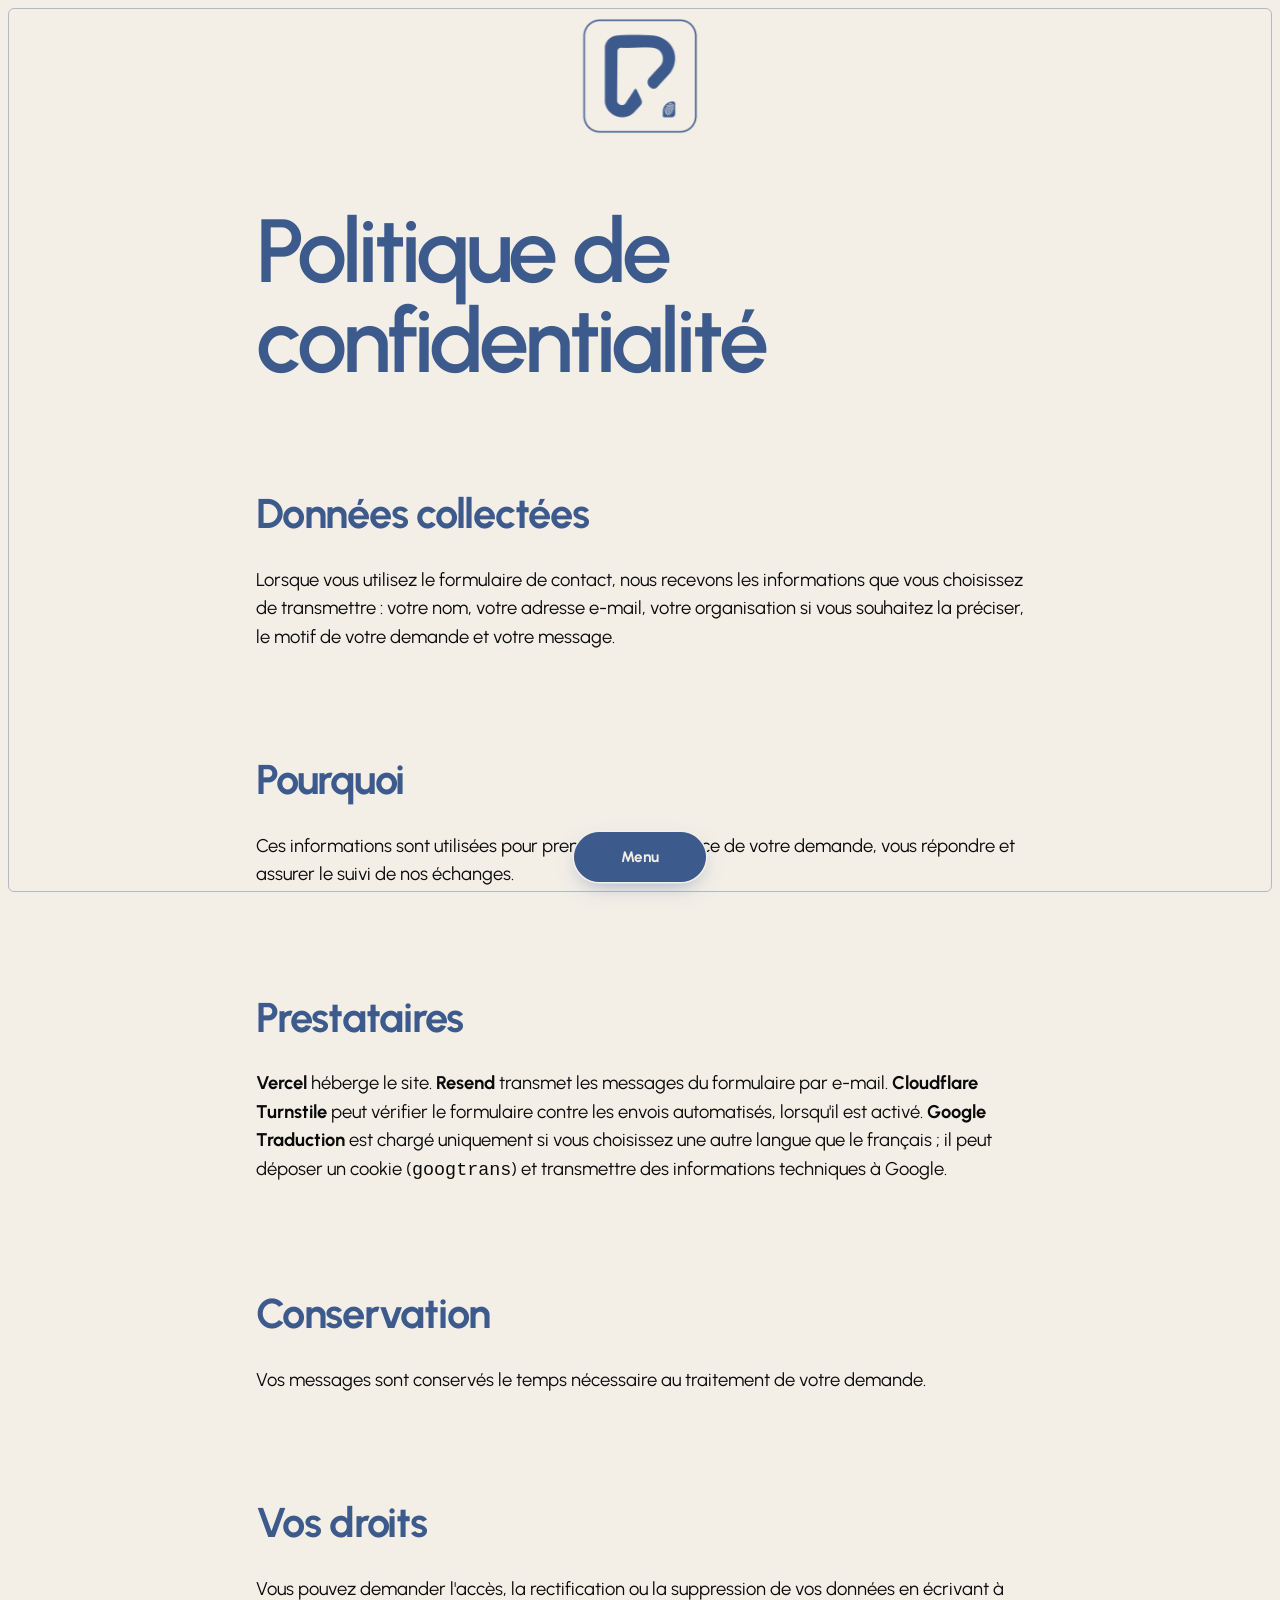
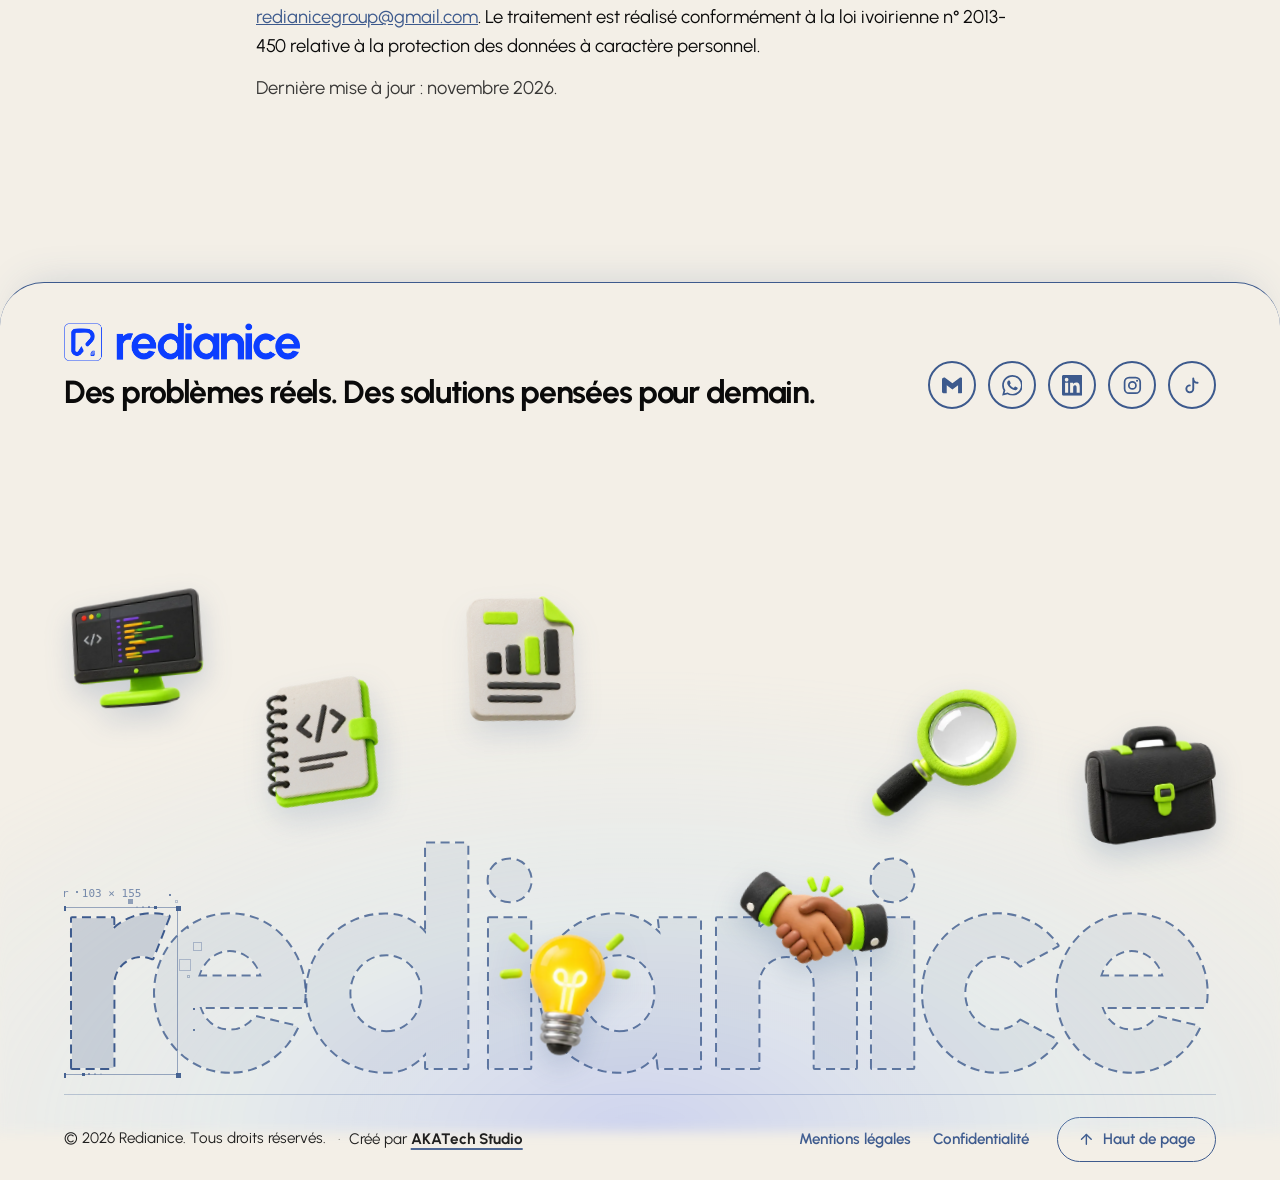
==== commit 6078f855: "v41" ====
--- a/confidentialite/index.html
+++ b/confidentialite/index.html
@@ -43,7 +43,7 @@
 </header>
 
 <main id="main">
-<section class="sec doc">
+<section class="sec doc doc--legal">
 <h1>Politique de confidentialité</h1>
 <!-- À valider par le juriste : durée de conservation, base légale, cadre ARTCI -->
 <h2>Données collectées</h2>
--- a/css/style.css
+++ b/css/style.css
@@ -776,17 +776,18 @@
 .js .nav.is-away{transform:none;opacity:0;visibility:hidden;pointer-events:none;transition:opacity .3s ease,visibility 0s .3s}
 
 /* Le même bouton de navigation est épinglé en bas, au centre, sur desktop et mobile. */
-.js .mbtn{display:grid;place-items:center;position:fixed;top:auto;right:auto;left:50%;bottom:calc(18px + env(safe-area-inset-bottom));z-index:70;transform:translateX(-50%);width:132px;height:50px;padding:0;border:1.5px solid var(--blue);border-radius:999px;overflow:hidden;background:var(--paper);color:var(--blue);box-shadow:0 0 0 1px rgba(243,239,231,.8);cursor:pointer;pointer-events:auto}
+.js .mbtn{display:block;position:fixed;top:auto;right:auto;left:50%;bottom:calc(18px + env(safe-area-inset-bottom));z-index:70;transform:translateX(-50%);width:132px;height:50px;padding:0;border:1.5px solid var(--blue);border-radius:999px;overflow:hidden;background:var(--blue);color:var(--paper);box-shadow:0 0 0 1.5px var(--paper),0 8px 22px -8px rgba(61,90,141,.55);cursor:pointer;pointer-events:auto}
+/* V39 : la glissière est positionnée (pas de grille) : les deux états « Menu » / « Fermer » occupent chacun exactement la hauteur du bouton */
 .js .mbtn__slide,.js .mbtn__state,.js .mbtn__roll{display:block}
-.js .mbtn__slide{height:200%;transition:transform .6s var(--spring)}
+.js .mbtn__slide{position:absolute;left:0;right:0;top:0;height:200%;transition:transform .6s var(--spring)}
 .js .mbtn[aria-expanded=true] .mbtn__slide{transform:translateY(-50%)}
 .js .mbtn__state{height:50%;overflow:hidden}
 .js .mbtn__roll{height:200%;transition:transform .4s var(--ease)}
 .js .mbtn:hover .mbtn__roll{transform:translateY(-50%)}
-.js .mbtn__roll span{display:flex;height:50%;align-items:center;justify-content:center;font:700 .95rem Urbanist,sans-serif}
-.js .mbtn__state--a span{background:var(--paper);color:var(--blue)}
-.js .mbtn__state--b span{background:var(--blue);color:var(--paper)}
-.js .mbtn:focus-visible{outline:3px solid var(--blue);outline-offset:4px}
+.js .mbtn__roll span{display:flex;height:50%;align-items:center;justify-content:center;font:700 .95rem Urbanist,sans-serif;letter-spacing:.01em}
+.js .mbtn__state--a span{background:var(--blue);color:var(--paper)}
+.js .mbtn__state--b span{background:var(--paper);color:var(--blue)}
+.js .mbtn:focus-visible{outline:3px solid var(--blue);outline-offset:5px}
 .js .nav.is-away .mbtn{visibility:hidden;pointer-events:none}
 
 /* Le panneau passe au-dessus de tout le contenu, sauf le loader. */
@@ -864,7 +865,7 @@
 
 /* le bouton « Menu » du bas s'efface tant que le panneau est ouvert (« Fermer » est en haut à droite) */
 .js .mbtn{transition:opacity .25s ease,transform .35s var(--ease)}
-.js body.menu-open .mbtn{opacity:0;visibility:hidden;pointer-events:none;transform:translateX(-50%) translateY(14px);transition:opacity .25s ease,transform .35s var(--ease),visibility 0s .25s}
+.js body.menu-open .mbtn,.js body.in-hero .mbtn{opacity:0;visibility:hidden;pointer-events:none;transform:translateX(-50%) translateY(14px);transition:opacity .25s ease,transform .35s var(--ease),visibility 0s .25s}
 
 /* tablette */
 @media(max-width:1099px){
@@ -957,3 +958,24 @@
   .foot__credit{margin-top:0}
   .foot__credit .credit-reveal__link{min-height:28px}
 }
+
+/* ================= V39 : photos de section, pages légales, colonne Contact fixe ================= */
+/* Photos : 16:9 sur ordinateur et tablette, 9:16 sur téléphone (<picture> dans index.html). Même cadre que les cartes : trait bleu, angles arrondis. */
+.sec--photo{padding-block:clamp(28px,5vw,64px)}
+.photo{margin:0;border:1.5px solid var(--blue);border-radius:clamp(20px,3.2vw,40px);overflow:hidden;background:var(--tint)}
+.photo picture,.photo img{display:block;width:100%}
+.photo img{height:auto;aspect-ratio:16/9;object-fit:cover}
+.photo--in{margin-top:clamp(28px,5vw,56px)}
+@media(max-width:759px){.photo img{aspect-ratio:9/16}}
+
+/* Pages légales (mentions légales, confidentialité) : le contenu est centré, avec de l'air autour. Le haut dégage le logo ; le bas dégage le bouton Menu. */
+.sec.doc--legal{padding-top:calc(var(--logo-h) + 18px + clamp(28px,6vw,72px));padding-bottom:clamp(110px,14vw,180px);padding-inline:max(var(--pad),24px)}
+.sec.doc--legal>*{width:100%;max-width:48rem;margin-left:auto;margin-right:auto}
+.sec.doc--legal>h1{margin-bottom:clamp(28px,5vw,56px)}
+
+/* Contact : à partir de 760 px, la colonne de gauche (titre + texte) reste fixe, centrée dans l'écran, tant que le formulaire défile à côté. Téléphone : colonne simple, rien de fixe. */
+@media(min-width:760px){
+  .contact{align-items:stretch}
+  .contact__side{align-self:stretch}
+  .contact__sticky{position:sticky;top:var(--cs-top,96px)}  /* --cs-top : calculé par js/main.js pour centrer le texte dans l'écran */
+}
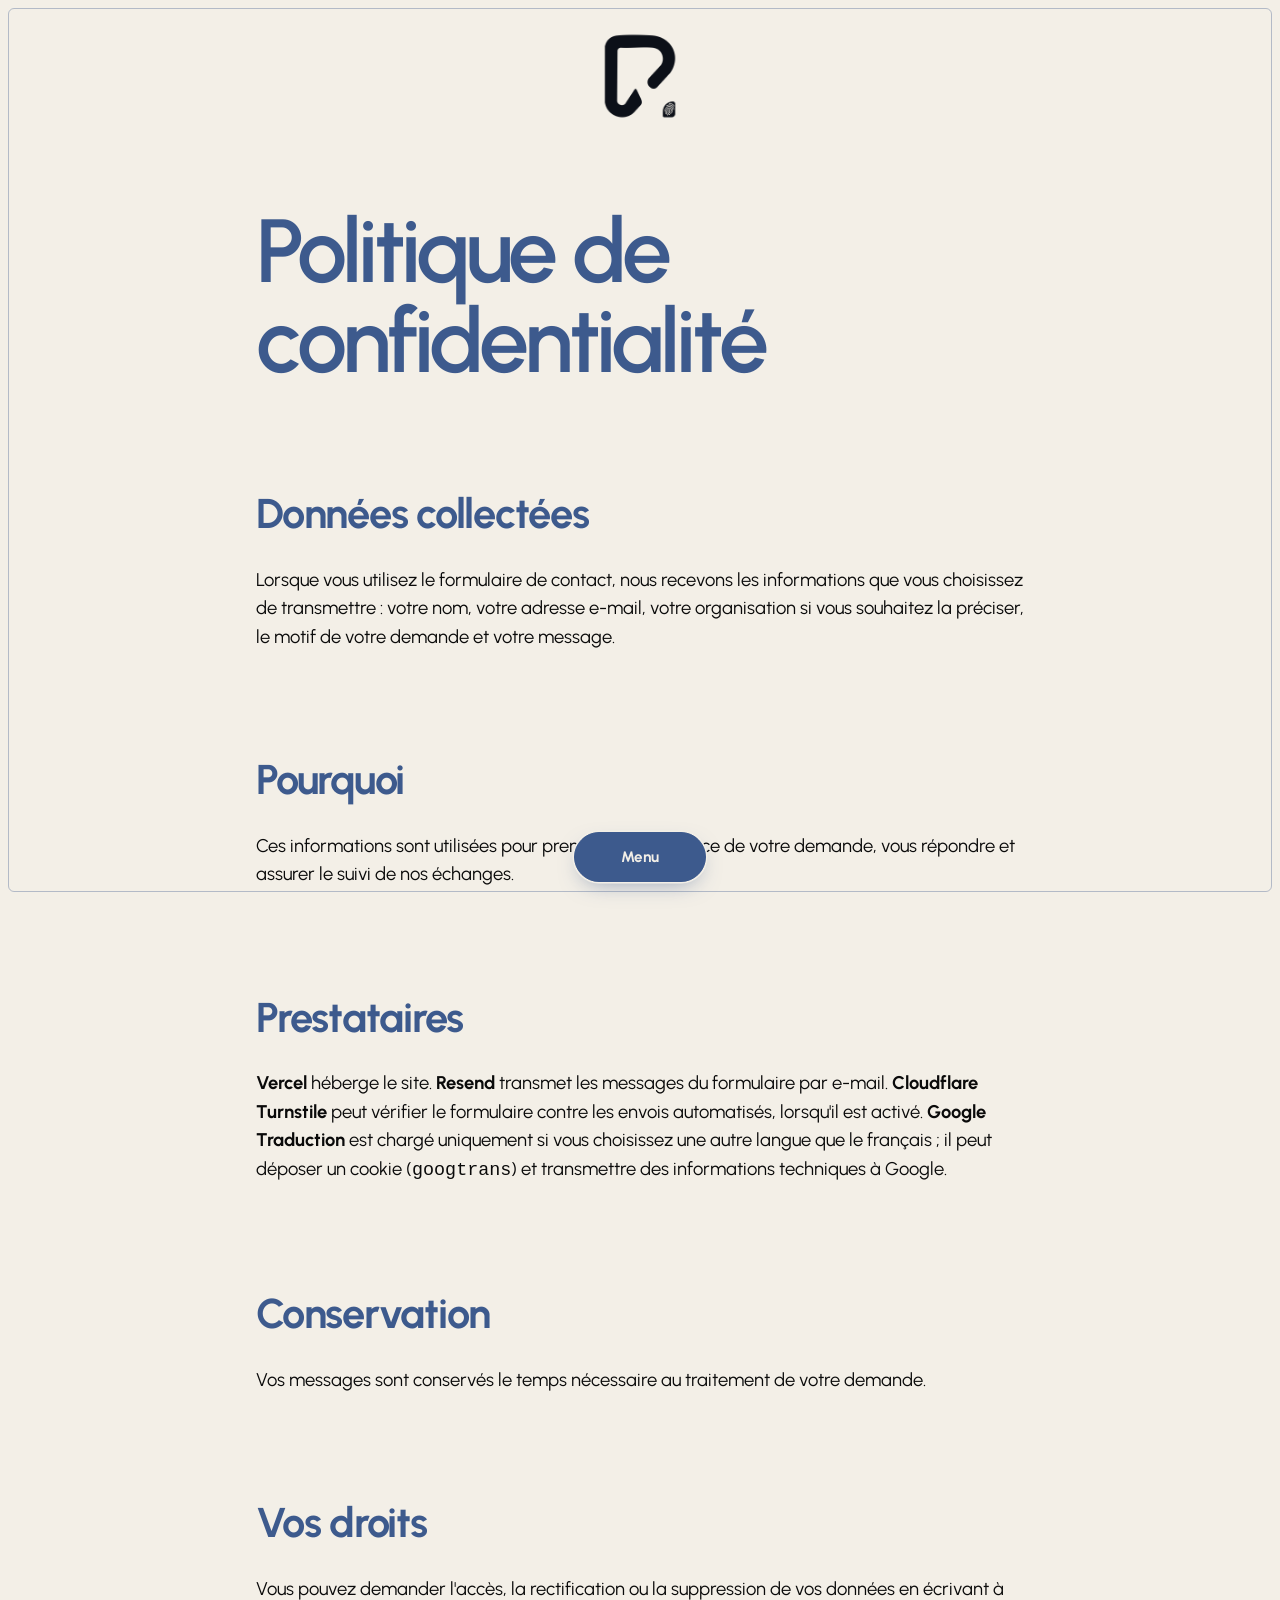
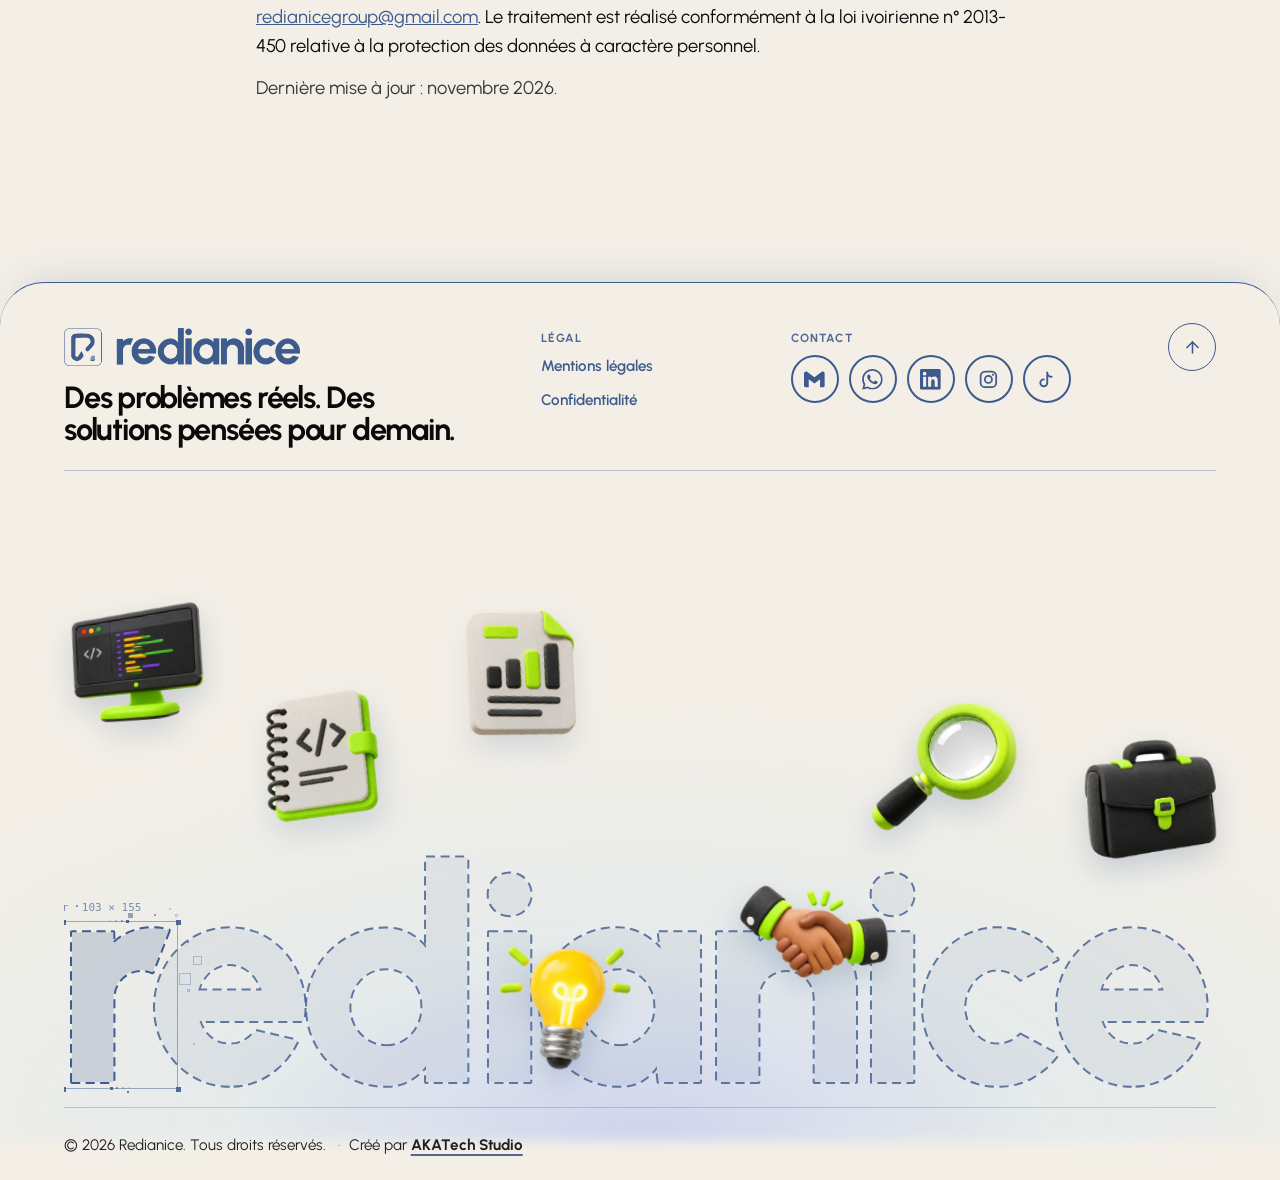
==== commit e16950f8: "v44" ====
--- a/confidentialite/index.html
+++ b/confidentialite/index.html
@@ -39,7 +39,7 @@
     <a class="pillbar nav-contact" href="/#contact">Contact</a>
   </div>
   <button class="mbtn" id="menuBtn" type="button" aria-expanded="false" aria-controls="menuPanel" aria-label="Menu"><span class="mbtn__slide"><span class="mbtn__state mbtn__state--a"><span class="mbtn__roll"><span>Menu</span><span>Menu</span></span></span><span class="mbtn__state mbtn__state--b"><span class="mbtn__roll"><span>Fermer</span><span>Fermer</span></span></span></span></button>
-  <div class="mpanel" id="menuPanel" inert role="dialog" aria-modal="true" aria-label="Menu principal"><div class="mtop"><div class="mlangs notranslate" translate="no" role="group" aria-label="Langue du site"><button type="button" data-lang="fr" lang="fr" aria-label="Français" aria-current="true">FR</button><button type="button" data-lang="en" lang="en" aria-label="English" aria-current="false">EN</button><button type="button" data-lang="ar" lang="ar" aria-label="العربية" aria-current="false">AR</button><button type="button" data-lang="zh-CN" lang="zh" aria-label="中文" aria-current="false">ZH</button><button type="button" data-lang="pt" lang="pt" aria-label="Português" aria-current="false">PT</button></div><a class="mlogo" href="/" aria-label="Redianice, accueil"><img src="/assets/logo-redianice.webp" alt="" width="104" height="104"></a><button class="mclose" type="button" aria-label="Fermer le menu"><span class="mclose__t">Fermer</span><span class="mclose__x" aria-hidden="true"><svg viewBox="0 0 24 24"><path d="M18 6 6 18M6 6l12 12"/></svg></span></button></div><nav class="mnav" aria-label="Navigation principale"><div class="mrow"><a class="mlink" href="/#apropos"><span class="mlink__t">À propos</span><span class="mlink__dot" aria-hidden="true"></span></a></div><div class="mrow"><a class="mlink" href="/#produits"><span class="mlink__t">Projets</span><span class="mlink__dot" aria-hidden="true"></span></a></div><div class="mrow"><a class="mlink" href="/#equipe"><span class="mlink__t">Équipe</span><span class="mlink__dot" aria-hidden="true"></span></a></div><div class="mrow"><a class="mlink" href="/#contact"><span class="mlink__t">Contact</span><span class="mlink__dot" aria-hidden="true"></span></a></div></nav><div class="mbot"><nav class="msub" aria-label="Liens secondaires"><a href="/#investir">Investir</a><a href="/#faq">FAQ</a><a href="/mentions-legales/">Mentions légales</a><a href="/confidentialite/">Confidentialité</a></nav><div class="msocial"><a class="mfb" href="mailto:redianicegroup@gmail.com" aria-label="Gmail"><svg class="ic ic--fill" aria-hidden="true"><use href="#i-gmail"/></svg></a><a class="mfb" href="https://wa.me/2250566191444" target="_blank" rel="noopener noreferrer" aria-label="WhatsApp"><svg class="ic ic--fill" aria-hidden="true"><use href="#i-whatsapp"/></svg></a><a class="mfb" href="https://www.linkedin.com/company/redianice" target="_blank" rel="noopener noreferrer" aria-label="LinkedIn"><svg class="ic ic--fill" aria-hidden="true"><use href="#i-linkedin"/></svg></a><a class="mfb" href="https://www.instagram.com/redianice" target="_blank" rel="noopener noreferrer" aria-label="Instagram"><svg class="ic ic--fill" aria-hidden="true"><use href="#i-instagram"/></svg></a><a class="mfb" href="https://www.tiktok.com/@redianice" target="_blank" rel="noopener noreferrer" aria-label="TikTok"><svg class="ic ic--fill" aria-hidden="true"><use href="#i-tiktok"/></svg></a></div></div></div>
+  <div class="mpanel" id="menuPanel" inert role="dialog" aria-modal="true" aria-label="Menu principal"><div class="mtop"><div class="mlangs notranslate" translate="no" role="group" aria-label="Langue du site"><button type="button" data-lang="fr" lang="fr" aria-label="Français" aria-current="true">FR</button><button type="button" data-lang="en" lang="en" aria-label="English" aria-current="false">EN</button><button type="button" data-lang="ar" lang="ar" aria-label="العربية" aria-current="false">AR</button><button type="button" data-lang="zh-CN" lang="zh" aria-label="中文" aria-current="false">ZH</button><button type="button" data-lang="pt" lang="pt" aria-label="Português" aria-current="false">PT</button></div><a class="mlogo" href="/" aria-label="Redianice, accueil"><img src="/assets/logo-redianice.webp" alt="" width="104" height="104"></a><button class="mclose" type="button" aria-label="Fermer le menu"><span class="mclose__t">Fermer</span><span class="mclose__x" aria-hidden="true"><svg viewBox="0 0 24 24"><path d="M18 6 6 18M6 6l12 12"/></svg></span></button></div><nav class="mnav" aria-label="Navigation principale"><div class="mrow"><a class="mlink" href="/#apropos"><span class="mlink__t">À propos</span><span class="mlink__dot" aria-hidden="true"></span></a></div><div class="mrow"><a class="mlink" href="/#produits"><span class="mlink__t">Projets</span><span class="mlink__dot" aria-hidden="true"></span></a></div><div class="mrow"><a class="mlink" href="/#equipe"><span class="mlink__t">Équipe</span><span class="mlink__dot" aria-hidden="true"></span></a></div><div class="mrow"><a class="mlink" href="/#contact"><span class="mlink__t">Contact</span><span class="mlink__dot" aria-hidden="true"></span></a></div></nav><div class="mbot"><div class="msocial"><a class="mfb" href="mailto:redianicegroup@gmail.com" aria-label="Gmail"><svg class="ic ic--fill" aria-hidden="true"><use href="#i-gmail"/></svg></a><a class="mfb" href="https://wa.me/2250566191444" target="_blank" rel="noopener noreferrer" aria-label="WhatsApp"><svg class="ic ic--fill" aria-hidden="true"><use href="#i-whatsapp"/></svg></a><a class="mfb" href="https://www.linkedin.com/company/redianice" target="_blank" rel="noopener noreferrer" aria-label="LinkedIn"><svg class="ic ic--fill" aria-hidden="true"><use href="#i-linkedin"/></svg></a><a class="mfb" href="https://www.instagram.com/redianice" target="_blank" rel="noopener noreferrer" aria-label="Instagram"><svg class="ic ic--fill" aria-hidden="true"><use href="#i-instagram"/></svg></a><a class="mfb" href="https://www.tiktok.com/@redianice" target="_blank" rel="noopener noreferrer" aria-label="TikTok"><svg class="ic ic--fill" aria-hidden="true"><use href="#i-tiktok"/></svg></a></div><p class="mcopy">© 2026 <span translate="no">Redianice</span></p></div></div>
 </header>
 
 <main id="main">
@@ -61,12 +61,16 @@
 </main>
 
 <footer class="foot">
-  <div class="foot__main">
+  <div class="foot__top">
     <div class="foot__brand">
       <a class="foot__logo" href="/" aria-label="Redianice, accueil"><img src="/assets/logo-fonce.png" alt="Redianice" width="900" height="145" loading="lazy"></a>
       <p class="foot__tag">Des problèmes réels. Des solutions pensées pour demain.</p>
+    </div>
+    <nav class="foot__col foot__legal" aria-label="Informations légales"><p class="foot__h">Légal</p><div class="foot__links"><a href="/mentions-legales/">Mentions légales</a><a href="/confidentialite/">Confidentialité</a></div></nav>
+    <div class="foot__col foot__contact" role="group" aria-labelledby="footContactH"><p class="foot__h" id="footContactH">Contact</p>
       <div class="foot__social"><a class="pill pill--ghost pill--icon" href="mailto:redianicegroup@gmail.com" aria-label="Gmail"><svg class="ic ic--fill" aria-hidden="true"><use href="#i-gmail"/></svg></a><a class="pill pill--ghost pill--icon" href="https://wa.me/2250566191444" target="_blank" rel="noopener noreferrer" aria-label="WhatsApp"><svg class="ic ic--fill" aria-hidden="true"><use href="#i-whatsapp"/></svg></a><a class="pill pill--ghost pill--icon" href="https://www.linkedin.com/company/redianice" target="_blank" rel="noopener noreferrer" aria-label="LinkedIn"><svg class="ic ic--fill" aria-hidden="true"><use href="#i-linkedin"/></svg></a><a class="pill pill--ghost pill--icon" href="https://www.instagram.com/redianice" target="_blank" rel="noopener noreferrer" aria-label="Instagram"><svg class="ic ic--fill" aria-hidden="true"><use href="#i-instagram"/></svg></a><a class="pill pill--ghost pill--icon" href="https://www.tiktok.com/@redianice" target="_blank" rel="noopener noreferrer" aria-label="TikTok"><svg class="ic ic--fill" aria-hidden="true"><use href="#i-tiktok"/></svg></a></div>
     </div>
+    <a class="foot__up" href="#main" aria-label="Haut de page" title="Haut de page"><svg class="ic" aria-hidden="true"><use href="#i-arrow-up"/></svg></a>
   </div>
   <div class="foot__stage" data-foot-fx data-text="redianice" aria-hidden="true">
     <canvas class="foot__wm"></canvas>
@@ -74,8 +78,6 @@
   </div>
   <div class="foot__bar">
     <p>© <span id="y">2026</span> <span translate="no">Redianice</span>. Tous droits réservés. <span class="foot__credit">Créé par <span class="credit-reveal notranslate" translate="no" data-credit-reveal data-logo="/assets/akatech-studio-logo.webp"><a class="credit-reveal__link" href="https://akatech.vercel.app/" target="_blank" rel="noopener noreferrer" aria-label="AKATech Studio, site web (s’ouvre dans un nouvel onglet)">AKATech Studio</a></span></span></p>
-    <nav class="foot__legal" aria-label="Informations légales"><a href="/mentions-legales/">Mentions légales</a><a href="/confidentialite/">Confidentialité</a></nav>
-    <a class="foot__up" href="#main"><svg class="ic" aria-hidden="true"><use href="#i-arrow-up"/></svg>Haut de page</a>
   </div>
 </footer>
 
--- a/css/style.css
+++ b/css/style.css
@@ -639,7 +639,7 @@
 /* ================= V28 =================
    1) « Notre méthode » et « Notre approche » sont des sections à part (même padding que les autres sections ; « Les débuts de Redianice » a été retirée en V29) :
       le zigzag de la marque s'arrête à « De l'observation à la solution. ».
-   2) Survol des cartes en grille : le dégradé bleu du fond du hero (mêmes bleus que DEFAULTS dans js/hero-bg.js).
+   2) Cartes en grille : le dégradé bleu (allumé par le défilement, V40) du fond du hero (mêmes bleus que DEFAULTS dans js/hero-bg.js).
    3) Pied de page : slogan noir, objets fusée et globe retirés, mise en forme reprise ; l'en-tête s'efface à l'arrivée du pied de page. */
 
 /* ---------- 1) Sections « solo » (reprennent le style de texte de la grande section À propos) ---------- */
@@ -654,10 +654,10 @@
   background-image:
     radial-gradient(95% 70% at var(--gx) var(--gy),rgba(123,151,255,calc(.5*var(--hg))) 0%,rgba(123,151,255,calc(.26*var(--hg))) 48%,rgba(123,151,255,0) 100%),
     linear-gradient(180deg,rgba(246,248,255,calc(.85*var(--hg))) 0%,rgba(180,220,255,calc(.5*var(--hg))) 40%,rgba(127,211,251,calc(.32*var(--hg))) 74%,rgba(246,248,255,calc(.6*var(--hg))) 100%);
-  transition:--hg .6s var(--ease),--gx .45s var(--ease),--gy .45s var(--ease),border-color .3s,transform .4s var(--ease);
+  transition:--hg .25s linear,border-color .3s,transform .4s var(--ease);
 }
 .tp-work li,.tp-work li:hover{background-color:transparent}
-.pcard:hover,.pcard:focus-within,.flow li:hover,.deal:hover,.deal:focus-within,.steps li:hover,.tp-work li:hover{--hg:1}
+/* --hg (0 à 1) est écrit par js/main.js selon la position de la carte à l'écran : le dégradé s'allume au défilement, jamais au survol ni au toucher */
 .flow li{position:relative}
 .flow li:hover,.deal:hover,.steps li:hover,.tp-work li:hover,.pcard:hover{border-color:var(--blue)}
 .flow li:hover{z-index:1}
@@ -979,3 +979,51 @@
   .contact__side{align-self:stretch}
   .contact__sticky{position:sticky;top:var(--cs-top,96px)}  /* --cs-top : calculé par js/main.js pour centrer le texte dans l'écran */
 }
+
+/* ================= V44 : menu simplifié, logo de l'en-tête en négatif, pas de soulignage dans le hero ================= */
+/* Menu : plus de petits liens ; les réseaux prennent leur place, puis « © 2026 Redianice » tout en bas. */
+.js .mbot{flex-direction:column;align-items:flex-start;justify-content:flex-start;gap:10px}
+.js .mcopy{margin:0;color:var(--paper);font:600 .92rem Urbanist,sans-serif;opacity:.8}
+@media(min-width:760px){.js .mbot{flex-direction:row;align-items:center;justify-content:space-between}}
+
+/* En-tête : le logo est en « négatif » (mix-blend-mode: difference, comme le curseur) : sombre sur les fonds clairs, doré sur le bleu, couleurs inversées sur les photos.
+   Pour que le mélange agisse sur la page et pas seulement dans l'en-tête, l'en-tête n'est plus un bloc fixe : seul le logo l'est (le bouton Menu et le panneau le restent, avec leurs propres couches).
+   L'aberration chromatique au survol (js/souris.js) est conservée. Dans le hero de l'accueil, le logo est masqué (body.in-hero, js/main.js). */
+.js .nav{position:static!important;display:block!important;z-index:auto;height:0;overflow:visible}
+.js .nav .logo{position:fixed;top:18px;left:0;right:0;margin-inline:auto;width:max-content;z-index:997;mix-blend-mode:difference;pointer-events:auto;transition:opacity .3s ease,visibility 0s}
+.js .nav .logo img{filter:brightness(0) invert(1)}
+.js .nav .logo.is-chroma img{filter:brightness(0) invert(1) drop-shadow(calc(var(--chx,0)*-1px) calc(var(--chy,0)*-1px) 0 rgba(255,40,90,.9)) drop-shadow(calc(var(--chx,0)*1px) calc(var(--chy,0)*1px) 0 rgba(0,200,255,.9))}
+.js body.in-hero .nav .logo{opacity:0;visibility:hidden;pointer-events:none;transition:opacity .3s ease,visibility 0s .3s}
+.js .nav.is-away .logo{opacity:0;visibility:hidden;pointer-events:none}
+/* couches (le panneau reste au-dessus de tout, sauf loader, curseur et aperçus) */
+.js .mpanel{z-index:998}
+.js .mbtn{z-index:999}
+
+/* ================= V44 : pied de page en deux parties =================
+   Partie 1 (.foot__top) : colonne de gauche = logo combiné + slogan ; au milieu = les deux liens légaux ; à droite = contact (réseaux) ;
+   « Haut de page » devient un simple bouton flèche, au même niveau (à l'extrémité de la ligne).
+   Téléphone : logo à gauche et flèche à droite sur la première ligne, puis slogan, légal, contact.
+   Partie 2 : scène du mot « redianice » et des objets (js/footer-fx.js) + « © 2026 … Créé par … » : inchangées. */
+.foot__top{position:relative;flex:none;display:grid;gap:clamp(14px,2.2svh,22px);padding-bottom:clamp(16px,2.6svh,26px);border-bottom:1px solid var(--line)}
+.foot__top .foot__brand{display:block}
+.foot__top .foot__logo{display:flex;align-items:center;min-height:48px;padding-right:60px}
+.foot__top .foot__tag{margin-top:clamp(6px,1.2svh,12px);max-width:14em;font-size:clamp(1.4rem,min(7vw,4.6svh),2.2rem)}
+.foot__h{margin:0 0 10px;opacity:1;color:var(--blue);font:700 .74rem Urbanist,sans-serif;letter-spacing:.1em;text-transform:uppercase}
+.foot__legal{display:block;flex:none}
+.foot__links{display:flex;flex-wrap:wrap;gap:6px 22px}
+.foot__top .foot__social{margin-top:0;gap:10px}
+.foot__top .foot__up{position:absolute;top:0;right:0;flex:none;display:inline-flex;align-items:center;justify-content:center;gap:0;width:48px;height:48px;padding:0}
+.foot__top .foot__up .ic{width:1.25em;height:1.25em}
+@media(max-width:899px) and (max-height:700px){
+  .foot__top{gap:10px;padding-bottom:12px}
+  .foot__top .foot__logo{min-height:44px}
+  .foot__top .foot__up{width:44px;height:44px}
+}
+@media(min-width:900px){
+  .foot__top{grid-template-columns:minmax(0,1.5fr) minmax(0,.7fr) minmax(0,1.15fr) auto;column-gap:clamp(24px,4vw,72px);align-items:start}
+  .foot__top .foot__logo{padding-right:0}
+  .foot__top .foot__tag{font-size:clamp(1.5rem,2.4vw,2.8rem)}
+  .foot__top .foot__up{position:static;justify-self:end}
+  .foot__links{flex-direction:column;gap:10px}
+  .foot__col{padding-top:clamp(0px,.6vw,10px)}
+}
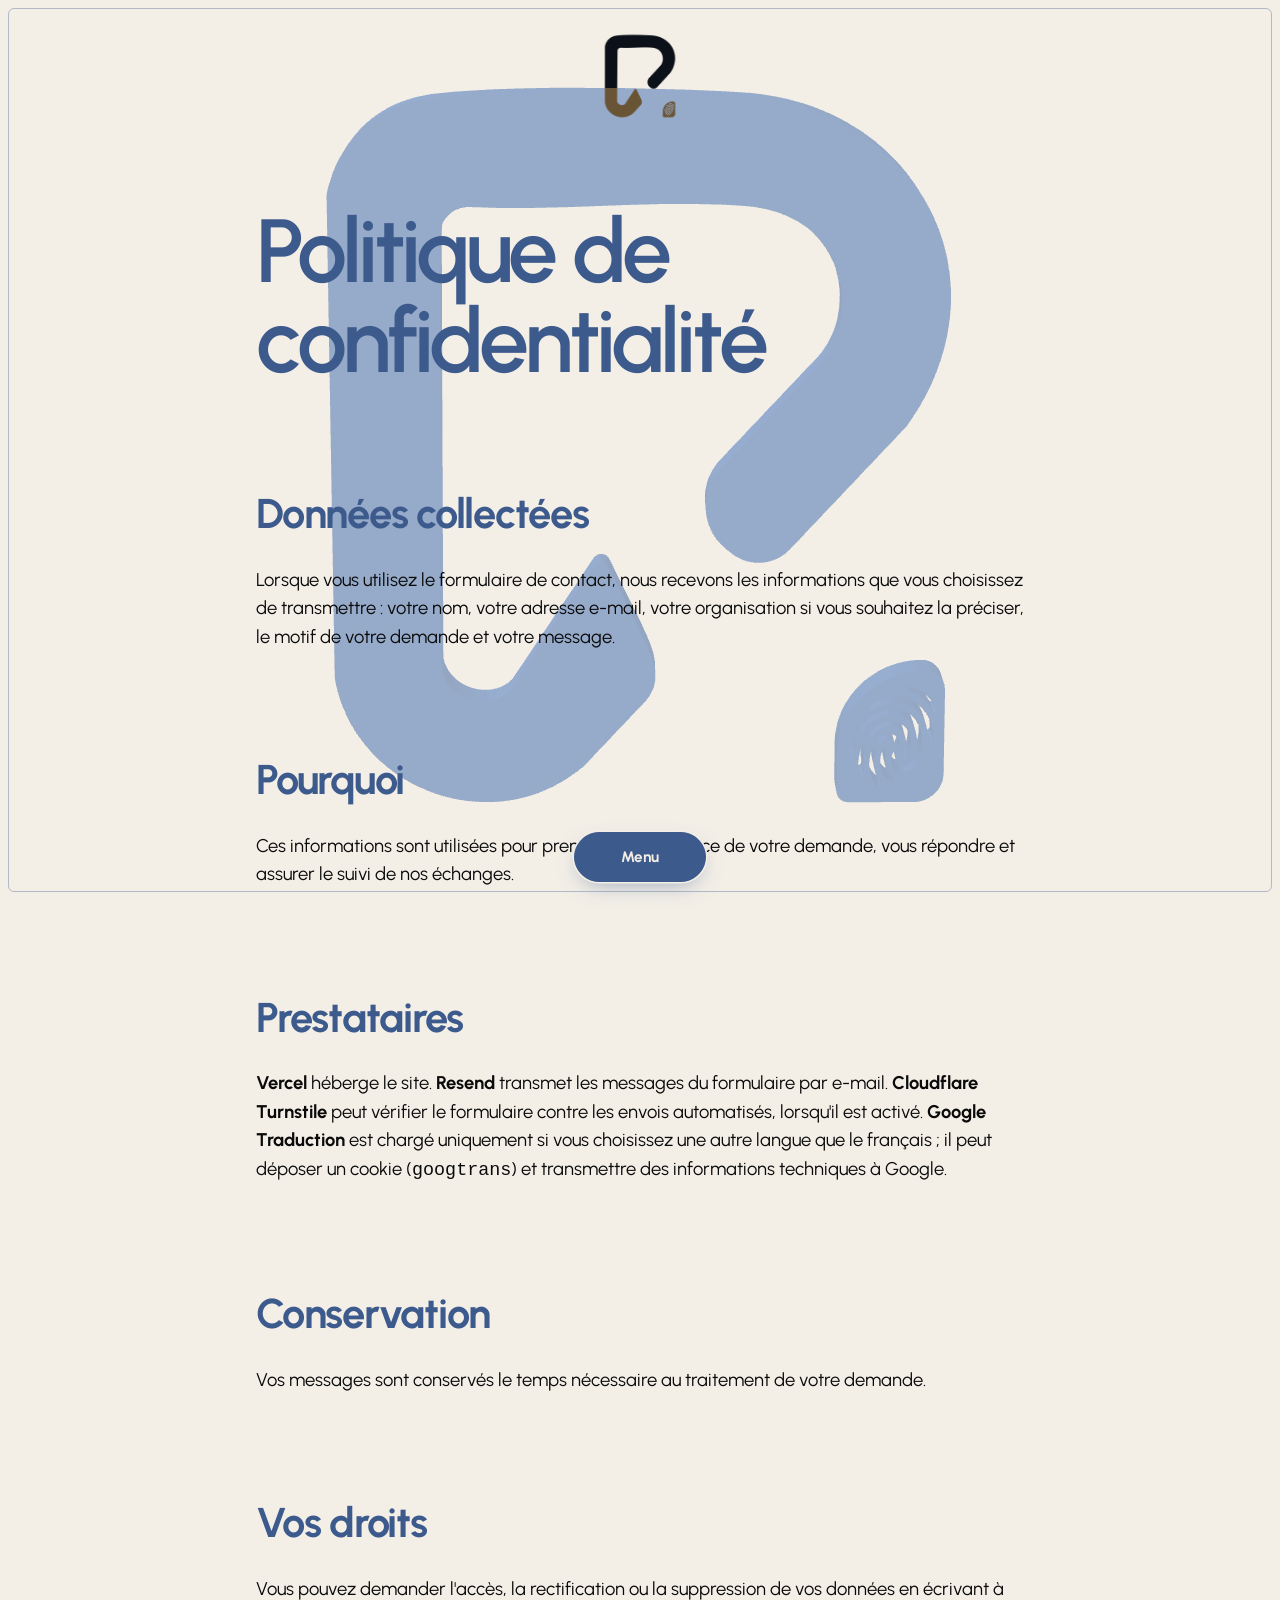
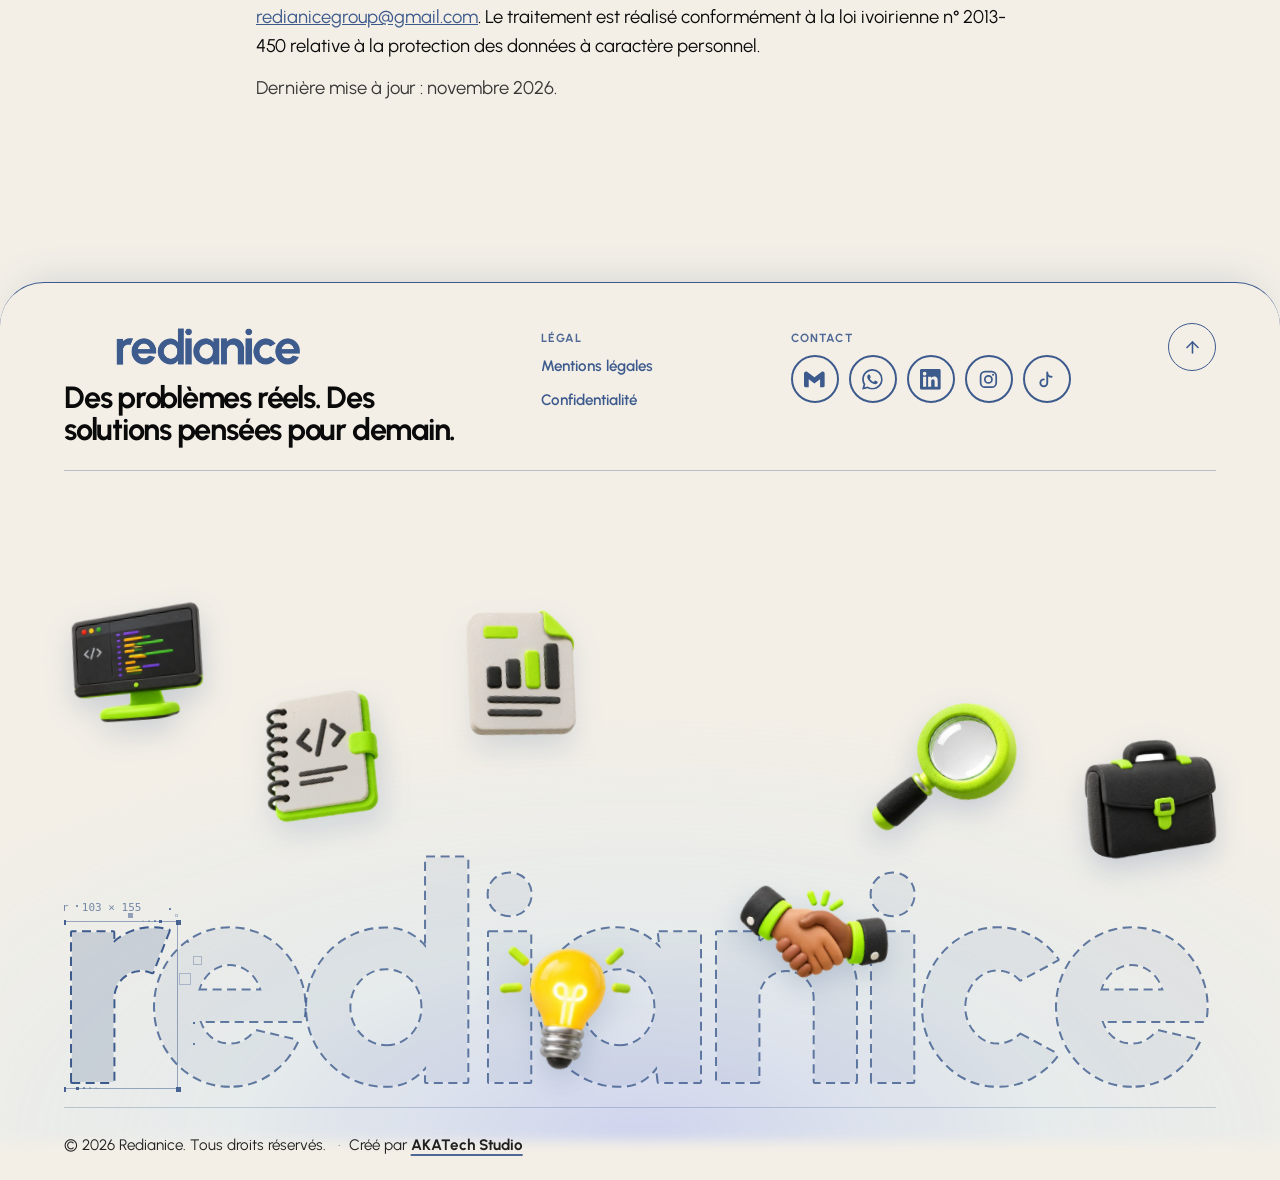
==== commit fd27b9d9: "v47" ====
--- a/confidentialite/index.html
+++ b/confidentialite/index.html
@@ -42,6 +42,8 @@
   <div class="mpanel" id="menuPanel" inert role="dialog" aria-modal="true" aria-label="Menu principal"><div class="mtop"><div class="mlangs notranslate" translate="no" role="group" aria-label="Langue du site"><button type="button" data-lang="fr" lang="fr" aria-label="Français" aria-current="true">FR</button><button type="button" data-lang="en" lang="en" aria-label="English" aria-current="false">EN</button><button type="button" data-lang="ar" lang="ar" aria-label="العربية" aria-current="false">AR</button><button type="button" data-lang="zh-CN" lang="zh" aria-label="中文" aria-current="false">ZH</button><button type="button" data-lang="pt" lang="pt" aria-label="Português" aria-current="false">PT</button></div><a class="mlogo" href="/" aria-label="Redianice, accueil"><img src="/assets/logo-redianice.webp" alt="" width="104" height="104"></a><button class="mclose" type="button" aria-label="Fermer le menu"><span class="mclose__t">Fermer</span><span class="mclose__x" aria-hidden="true"><svg viewBox="0 0 24 24"><path d="M18 6 6 18M6 6l12 12"/></svg></span></button></div><nav class="mnav" aria-label="Navigation principale"><div class="mrow"><a class="mlink" href="/#apropos"><span class="mlink__t">À propos</span><span class="mlink__dot" aria-hidden="true"></span></a></div><div class="mrow"><a class="mlink" href="/#produits"><span class="mlink__t">Projets</span><span class="mlink__dot" aria-hidden="true"></span></a></div><div class="mrow"><a class="mlink" href="/#equipe"><span class="mlink__t">Équipe</span><span class="mlink__dot" aria-hidden="true"></span></a></div><div class="mrow"><a class="mlink" href="/#contact"><span class="mlink__t">Contact</span><span class="mlink__dot" aria-hidden="true"></span></a></div></nav><div class="mbot"><div class="msocial"><a class="mfb" href="mailto:redianicegroup@gmail.com" aria-label="Gmail"><svg class="ic ic--fill" aria-hidden="true"><use href="#i-gmail"/></svg></a><a class="mfb" href="https://wa.me/2250566191444" target="_blank" rel="noopener noreferrer" aria-label="WhatsApp"><svg class="ic ic--fill" aria-hidden="true"><use href="#i-whatsapp"/></svg></a><a class="mfb" href="https://www.linkedin.com/company/redianice" target="_blank" rel="noopener noreferrer" aria-label="LinkedIn"><svg class="ic ic--fill" aria-hidden="true"><use href="#i-linkedin"/></svg></a><a class="mfb" href="https://www.instagram.com/redianice" target="_blank" rel="noopener noreferrer" aria-label="Instagram"><svg class="ic ic--fill" aria-hidden="true"><use href="#i-instagram"/></svg></a><a class="mfb" href="https://www.tiktok.com/@redianice" target="_blank" rel="noopener noreferrer" aria-label="TikTok"><svg class="ic ic--fill" aria-hidden="true"><use href="#i-tiktok"/></svg></a></div><p class="mcopy">© 2026 <span translate="no">Redianice</span></p></div></div>
 </header>
 
+<canvas class="l3d-canvas" id="l3d" aria-hidden="true"></canvas>
+
 <main id="main">
 <section class="sec doc doc--legal">
 <h1>Politique de confidentialité</h1>
@@ -63,7 +65,7 @@
 <footer class="foot">
   <div class="foot__top">
     <div class="foot__brand">
-      <a class="foot__logo" href="/" aria-label="Redianice, accueil"><img src="/assets/logo-fonce.png" alt="Redianice" width="900" height="145" loading="lazy"></a>
+      <a class="foot__logo" href="/" aria-label="Redianice, accueil"><img src="/assets/logo-fonce.png" alt="Redianice" width="900" height="145" loading="lazy" data-l3d-end></a>
       <p class="foot__tag">Des problèmes réels. Des solutions pensées pour demain.</p>
     </div>
     <nav class="foot__col foot__legal" aria-label="Informations légales"><p class="foot__h">Légal</p><div class="foot__links"><a href="/mentions-legales/">Mentions légales</a><a href="/confidentialite/">Confidentialité</a></div></nav>
@@ -88,5 +90,6 @@
 <script src="/js/souris.js" defer></script>
 <script src="/js/footer-fx.js" defer></script>
 <script src="/js/credit-reveal.js" defer></script>
+<script src="/js/logo3d.js" defer></script>
 </body>
 </html>
--- a/css/style.css
+++ b/css/style.css
@@ -1027,3 +1027,22 @@
   .foot__links{flex-direction:column;gap:10px}
   .foot__col{padding-top:clamp(0px,.6vw,10px)}
 }
+
+/* ---------- V45 : logo 3D (GLB) sur toutes les pages (js/logo3d.js) ----------
+   Le script ajoute html.l3d une fois le modèle chargé ; sans cela rien ne change (le logo image reste affiché).
+   Autres pages que l'accueil : pas de hero ni de rideau, les sections et le pied de page sont simplement transparents devant le canvas (z-index 0).
+   Accueil, couches du fond vers l'avant : hero (-2) → objets du hero (-1) → fond de « À propos » (-1, le rideau qui recouvre le hero) → canvas (0) → contenu.
+   Les sections suivantes et le pied de page deviennent transparents pour laisser voir le logo 3D ; le hero, resté fixe derrière, est masqué
+   (html.l3d-past-hero) dès que « À propos » arrive en haut de l'écran, quand il est entièrement recouvert. */
+.l3d-canvas{display:none}
+html.l3d .l3d-canvas{display:block;position:fixed;left:0;top:0;width:100%;height:100%;z-index:0;pointer-events:none}
+html.l3d .hero{z-index:-2}
+html.l3d .hero-objs{z-index:-1}
+html.l3d.l3d-past-hero .hero{visibility:hidden}
+html.l3d main>.sec,html.l3d .foot{background:transparent}
+html.l3d #apropos{z-index:auto}
+html.l3d #apropos::before{content:"";position:absolute;inset:0;z-index:-1;background:var(--paper);border-radius:inherit;pointer-events:none}
+html.l3d .about__logo img{opacity:0}
+/* Position finale : le logo 3D prend la place de la marque encadrée du logo combiné du pied de page (le mot « redianice » reste).
+   L'image du logo (assets/logo-fonce.png, 900 × 145) : carré de la marque = les 145 premiers px, le mot commence à 201 px. On masque donc les 19 % de gauche. */
+html.l3d .foot__logo img[data-l3d-end]{clip-path:inset(0 0 0 19%)}
